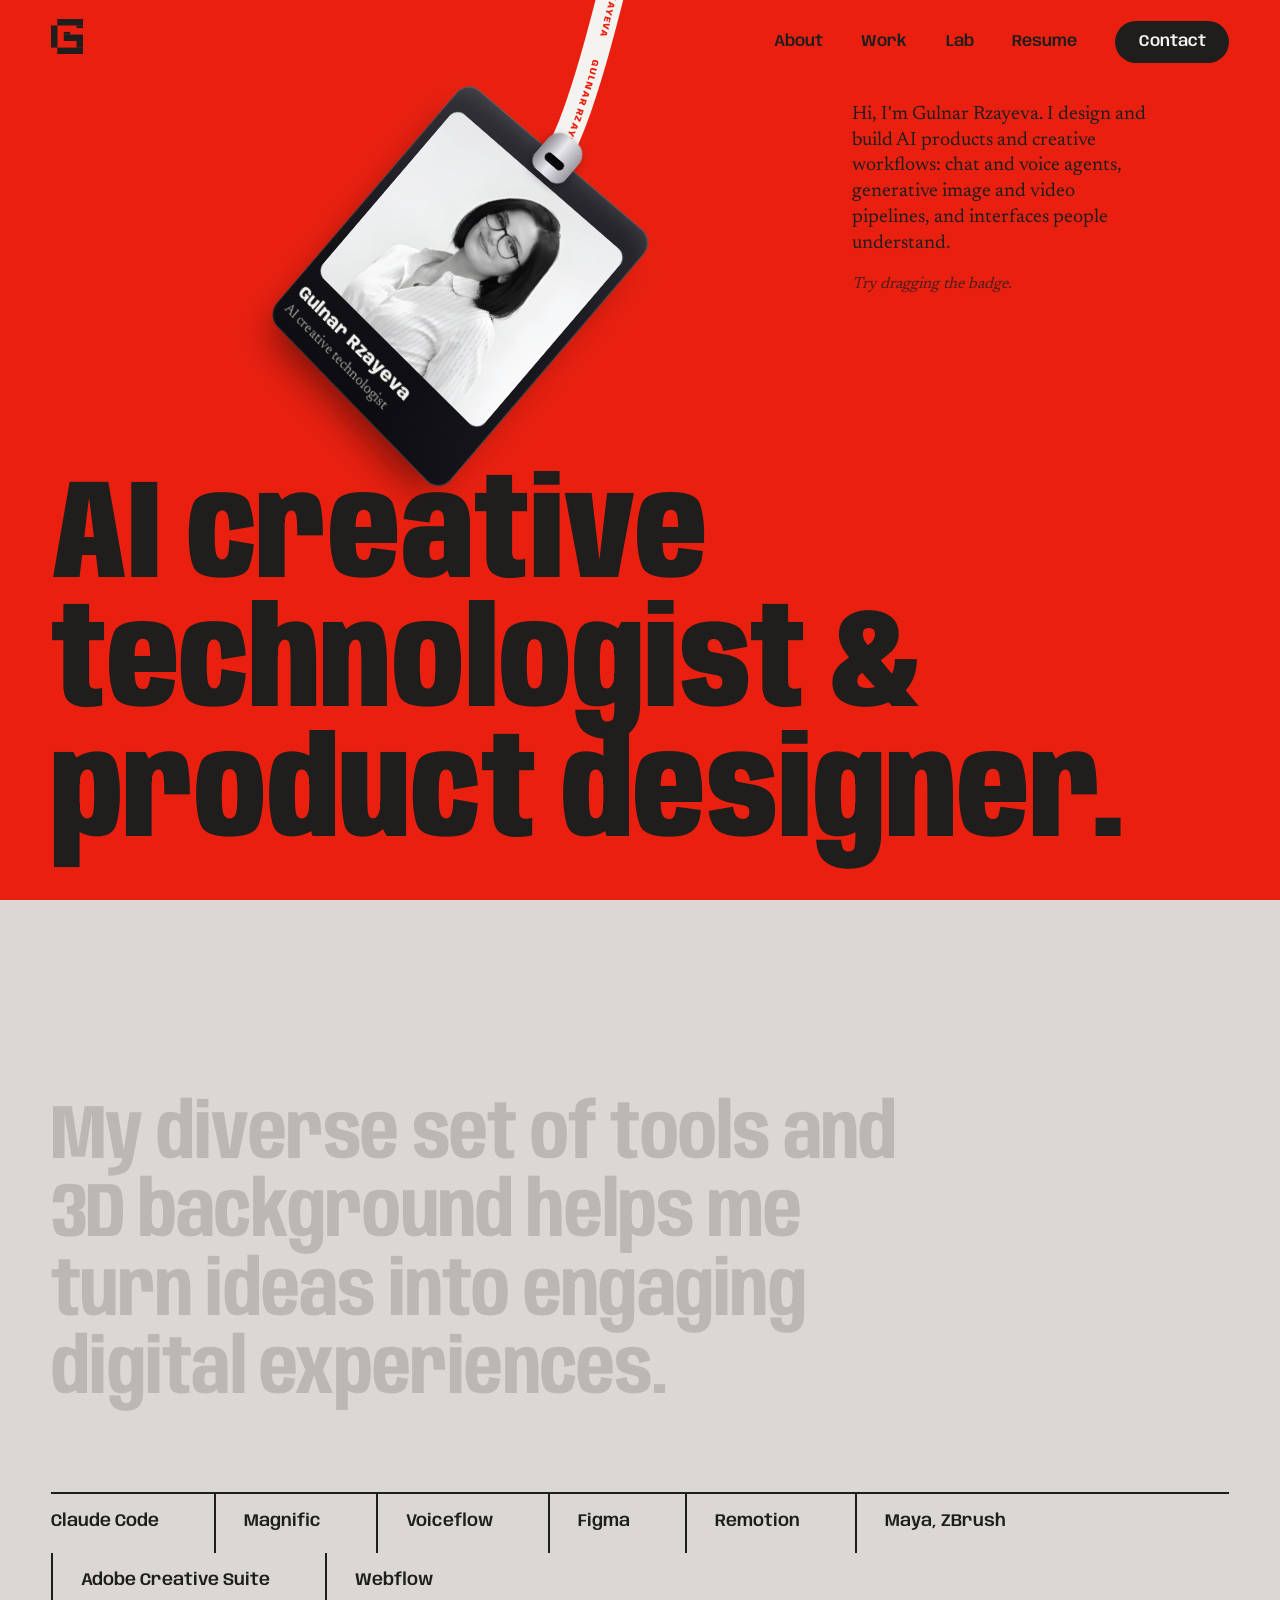
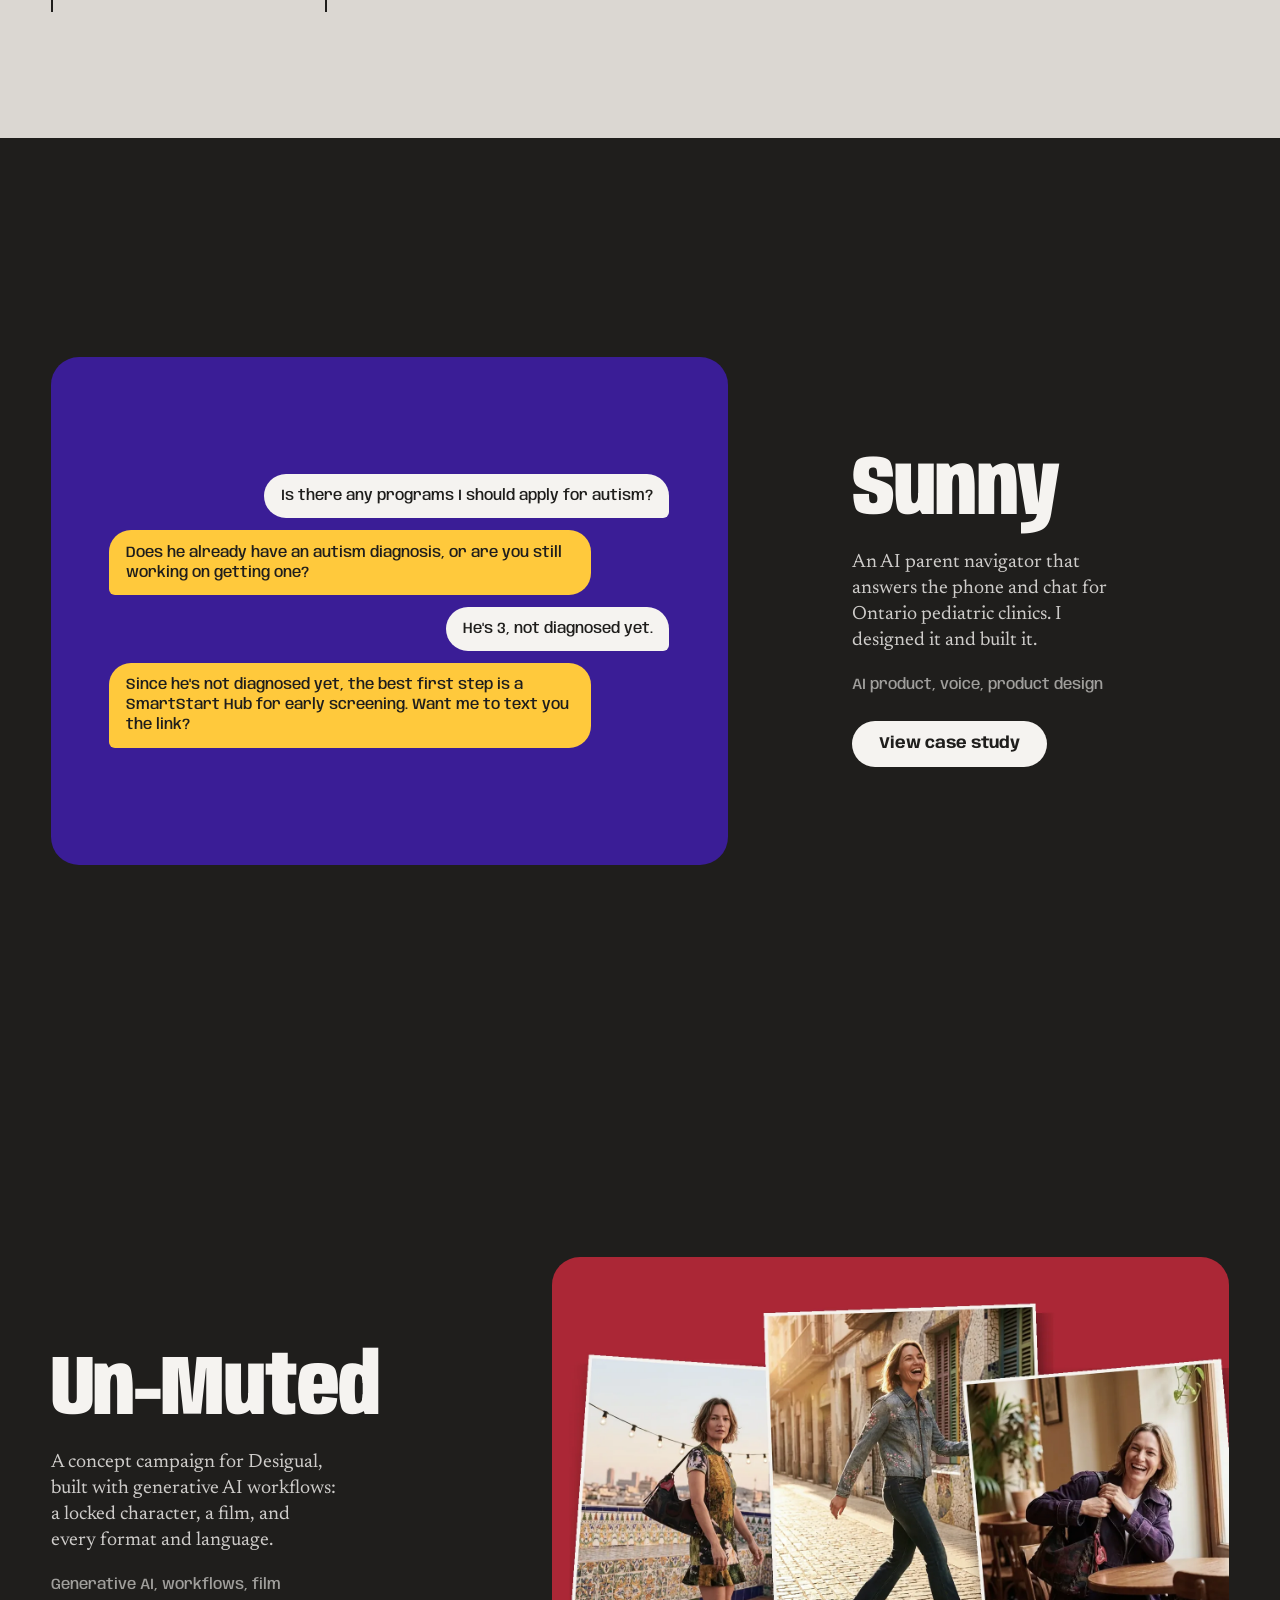
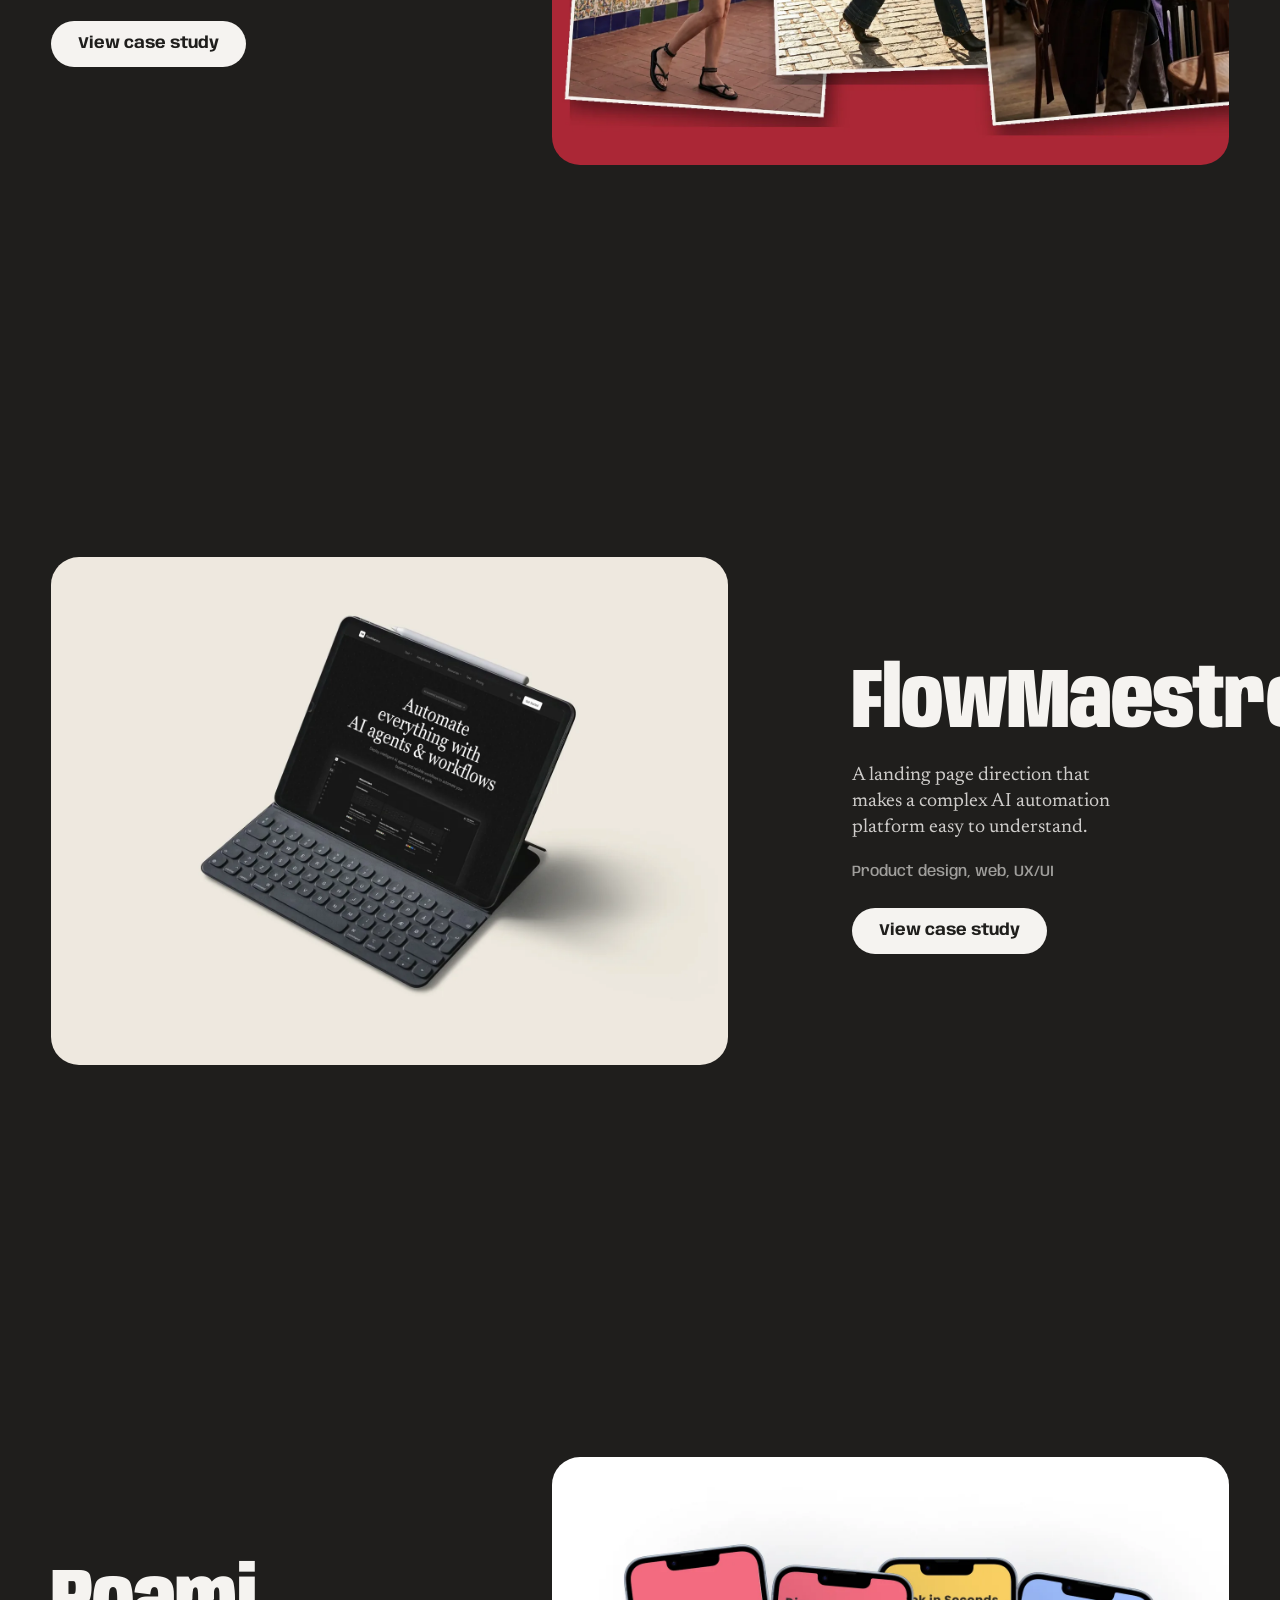
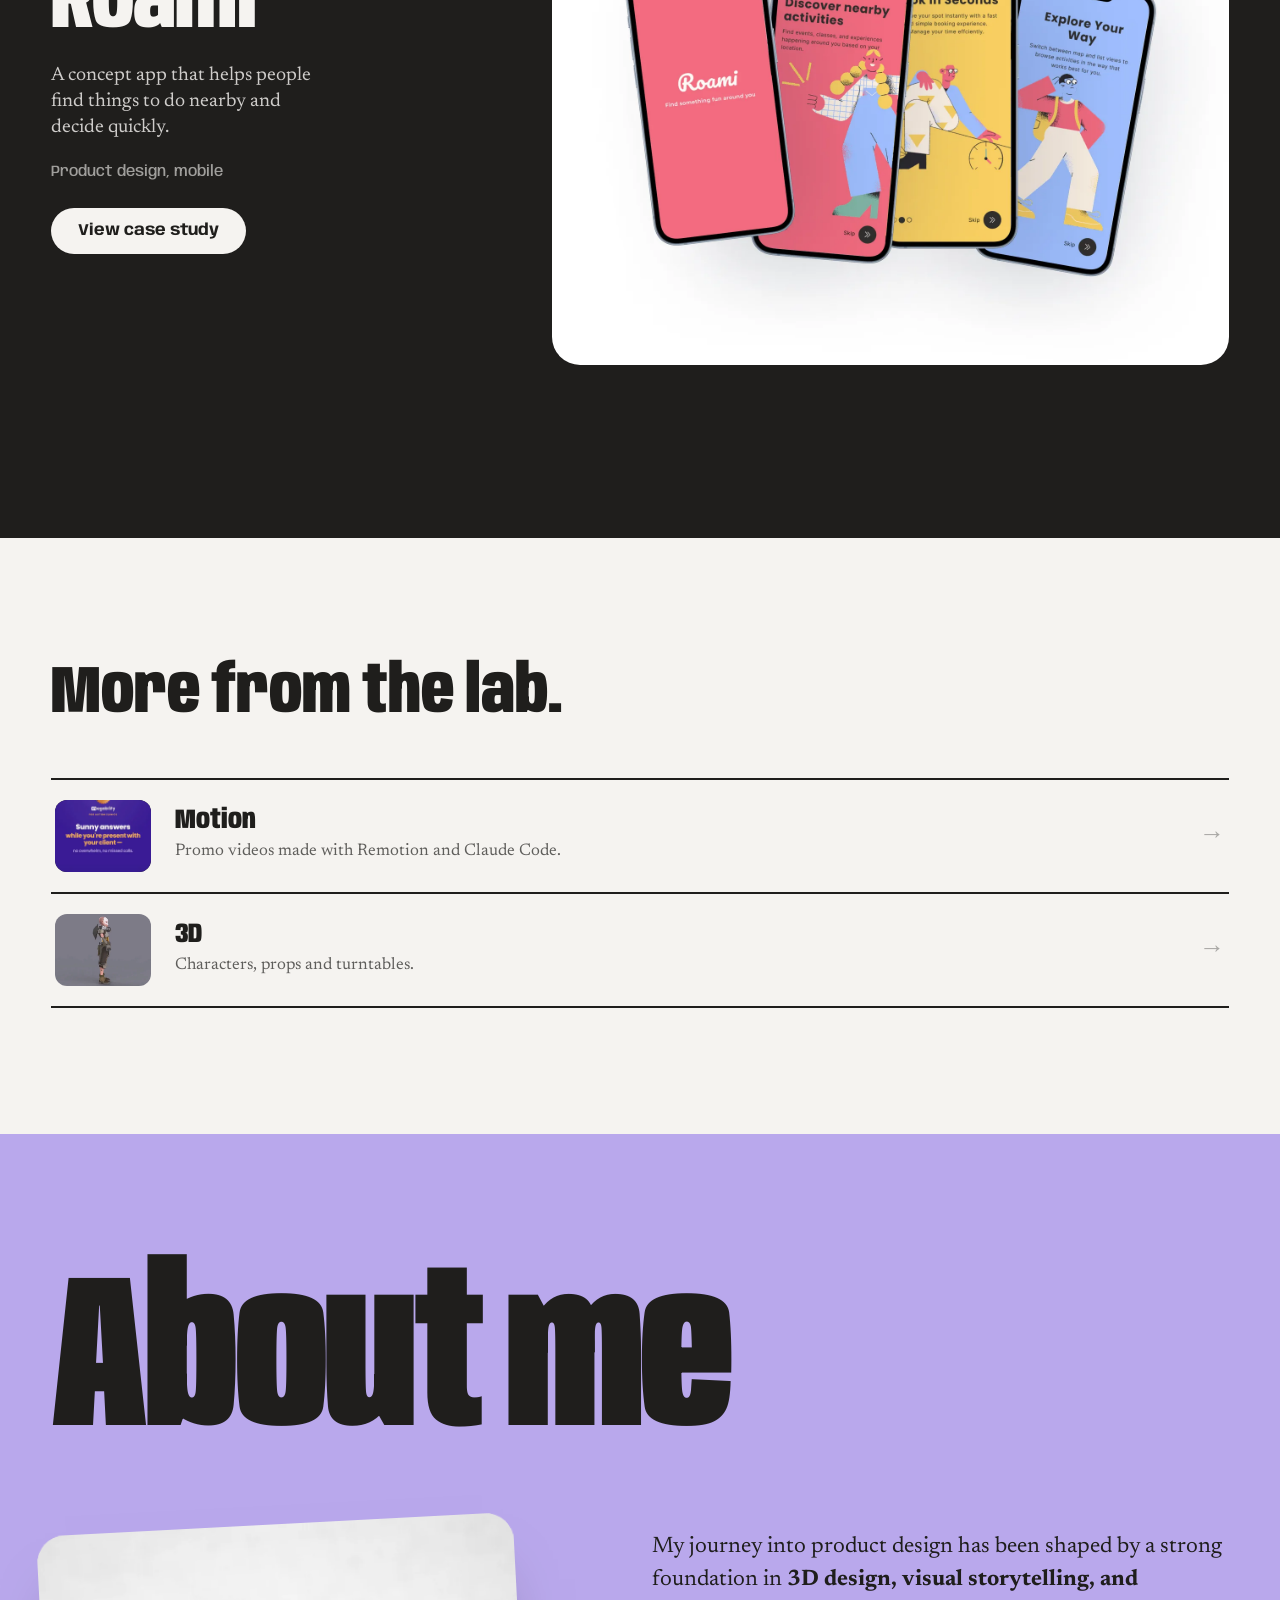
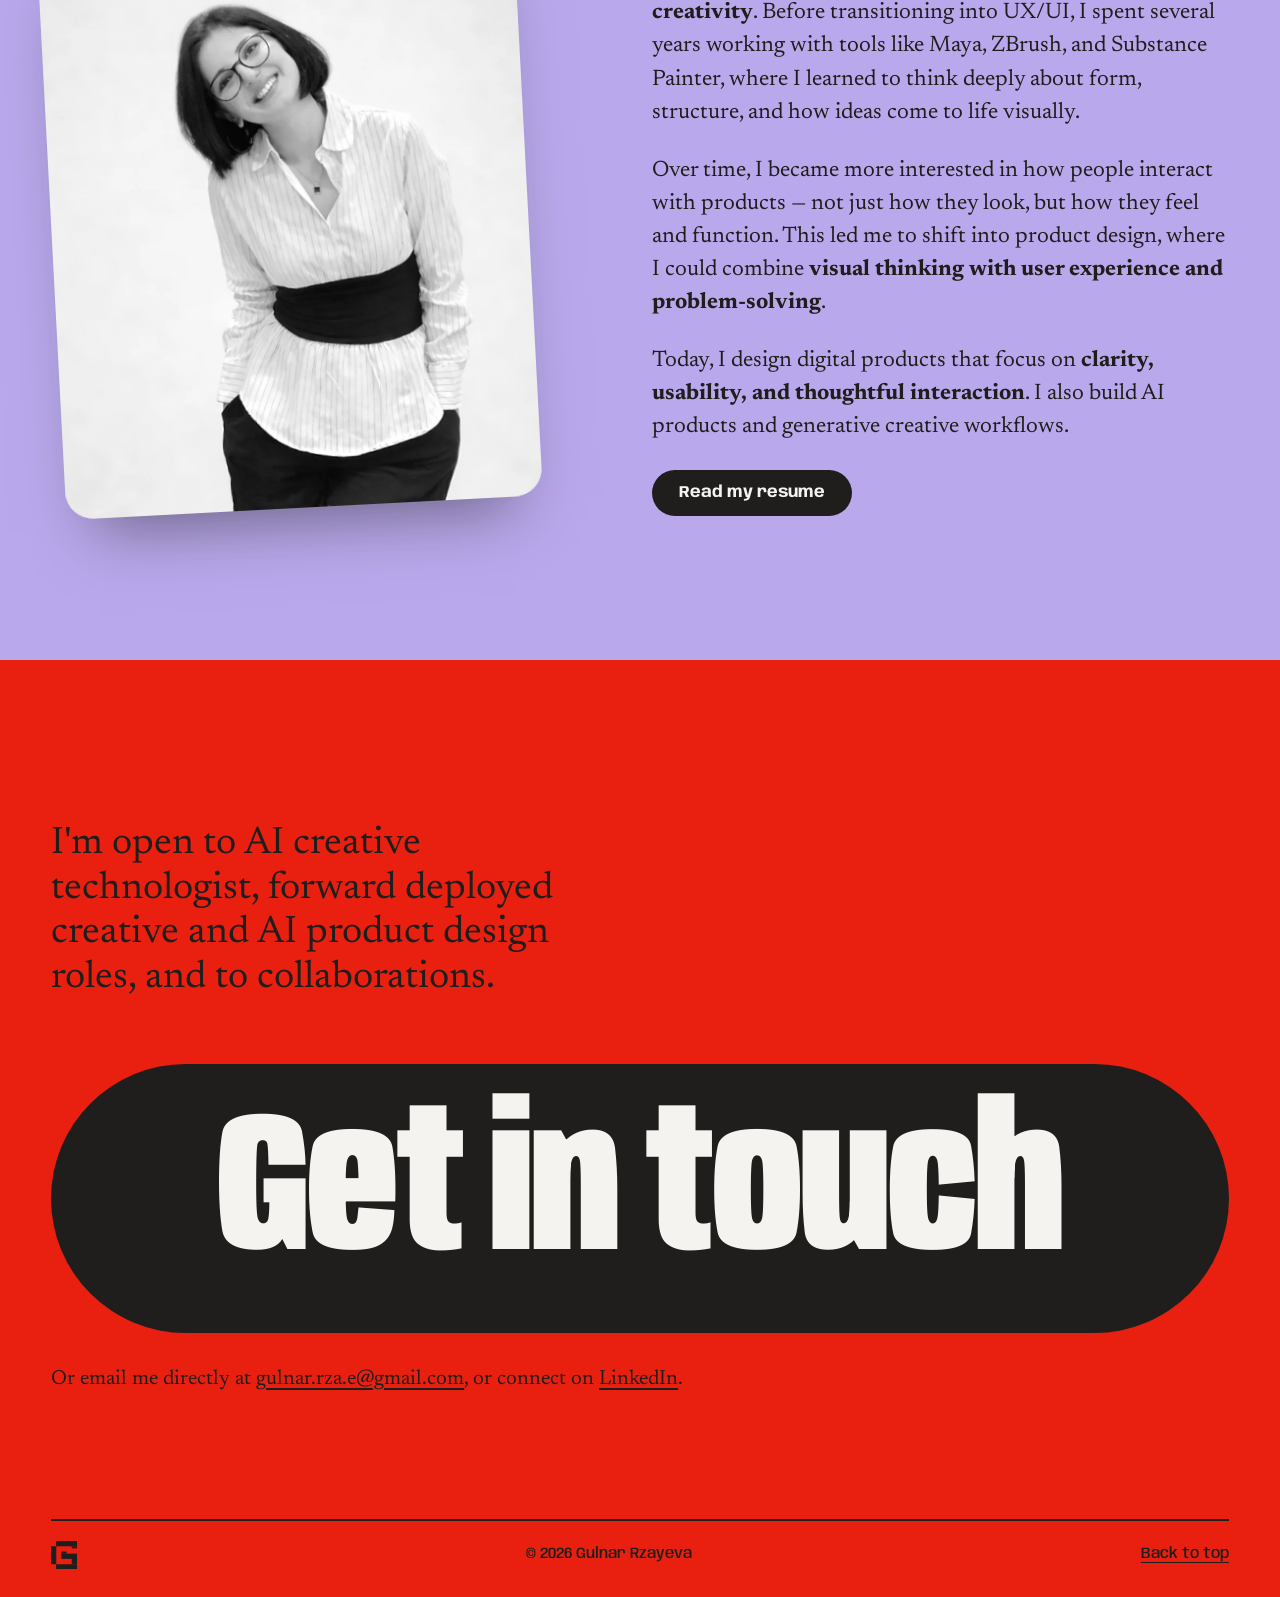
==== index.html @ 149985c2 "Add a LinkedIn link to the contact block on every page Sits beside the direct email line on all six " ====
<!doctype html>
<html lang="en">
<head>
  <meta charset="utf-8">
  <meta name="viewport" content="width=device-width, initial-scale=1">
  <title>Gulnar Rzayeva | AI creative technologist and product designer</title>
  <meta name="description" content="Gulnar Rzayeva is an AI creative technologist and product designer. Generative AI workflows, AI agents, UX/UI, motion and 3D.">
  <meta name="theme-color" content="#E92010">
  <meta property="og:title" content="Gulnar Rzayeva | AI creative technologist and product designer">
  <meta property="og:description" content="AI creative technologist and product designer.">
  <meta property="og:type" content="website">
  <link rel="icon" href="favicon.svg" type="image/svg+xml">
  <link rel="preload" href="assets/fonts/anybody.woff2" as="font" type="font/woff2" crossorigin>
  <link rel="stylesheet" href="css/style.css">
  <script src="js/main.js" defer></script>
</head>
<body>

<!-- G logo, drawn once and reused -->
<svg width="0" height="0" style="position:absolute" aria-hidden="true" focusable="false">
  <symbol id="g" viewBox="0 0 112.82 123.74">
    <rect x="-27.65" y="50.47" width="78.12" height="22.81" transform="translate(-50.47 73.28) rotate(-90)"/>
    <rect x="96.85" y="15.97" width="9.13" height="22.81" transform="translate(74.03 128.79) rotate(-90)"/>
    <rect x="51.84" y="38.79" width="9.13" height="22.81" transform="translate(6.22 106.6) rotate(-90)"/>
    <rect x="85.65" y="73.76" width="31.53" height="22.81" transform="translate(16.25 186.58) rotate(-90)"/>
    <rect x="22.19" y="100.93" width="90.63" height="22.81"/>
    <rect x="22.19" y="0" width="90.63" height="22.81"/>
    <rect x="45.01" y="54.76" width="67.81" height="22.81"/>
  </symbol>
</svg>

<a class="skip" href="#work">Skip to work</a>

<header class="nav" data-theme="light">
  <a class="nav__logo" href="#top" aria-label="Gulnar Rzayeva, back to top">
    <svg viewBox="0 0 112.82 123.74" aria-hidden="true"><use href="#g"/></svg>
  </a>
  <nav class="nav__links" aria-label="Main">
    <a href="#about">About</a>
    <a href="#work">Work</a>
    <a href="/lab">Lab</a>
    <a class="nav__resume" href="resume.pdf" target="_blank" rel="noopener">Resume</a>
    <a class="pill" href="#contact">Contact</a>
  </nav>
</header>

<main id="top">

  <!-- HERO -->
  <section class="hero" id="hero" data-nav="light">
    <div class="hero__stage">
      <svg class="strap" aria-hidden="true" focusable="false">
        <path id="strapPath" class="strap__band" d="M0 0"/>
        <text class="strap__text"><textPath href="#strapPath" startOffset="14">GULNAR RZAYEVA&#160;&#160;&#160;&#160;&#160;&#160;&#160;GULNAR RZAYEVA&#160;&#160;&#160;&#160;&#160;&#160;&#160;GULNAR RZAYEVA</textPath></text>
      </svg>
      <div class="badge" id="badge" role="img" aria-label="Name badge with a portrait of Gulnar Rzayeva. You can drag it and let it swing.">
        <span class="badge__clip"></span>
        <div class="badge__body">
          <img src="assets/img/badge-photo.webp" alt="" width="900" height="860" draggable="false">
          <p class="badge__name">Gulnar Rzayeva<span>AI creative technologist</span></p>
          <span class="badge__shine"></span>
        </div>
      </div>
    </div>

    <div class="hero__side">
      <p class="hero__intro">Hi, I'm Gulnar Rzayeva. I design and build AI products and creative workflows: chat and voice agents, generative image and video pipelines, and interfaces people understand.</p>
      <p class="hero__hint" id="hint">Try dragging the badge.</p>
    </div>

    <h1 class="hero__title">
      <span class="line"><span>AI creative</span></span>
      <span class="line"><span>technologist &amp;</span></span>
      <span class="line"><span>product designer.</span></span>
    </h1>
  </section>

  <!-- STATEMENT + TOOLS -->
  <section class="statement" id="statement" data-nav="light">
    <p class="statement__text" id="statementText">My diverse set of tools and 3D background helps me turn ideas into engaging digital experiences.</p>
    <ul class="tools" aria-label="Tools I use">
      <li>Claude Code</li>
      <li>Magnific</li>
      <li>Voiceflow</li>
      <li>Figma</li>
      <li>Remotion</li>
      <li>Maya, ZBrush</li>
      <li>Adobe Creative Suite</li>
      <li>Webflow</li>
    </ul>
  </section>

  <!-- WORK -->
  <section class="work" id="work" data-nav="dark" aria-label="Selected work">

    <article class="project" style="--tint:#3A1D96">
      <div class="project__inner">
        <a class="project__media project__media--chat" href="sunny" aria-label="Sunny case study" data-cursor="View">
          <div class="chat" aria-hidden="true">
            <p class="bubble bubble--parent">Is there any programs I should apply for autism?</p>
            <p class="bubble bubble--sunny">Does he already have an autism diagnosis, or are you still working on getting one?</p>
            <p class="bubble bubble--parent">He's 3, not diagnosed yet.</p>
            <p class="bubble bubble--sunny">Since he's not diagnosed yet, the best first step is a SmartStart Hub for early screening. Want me to text you the link?</p>
          </div>
        </a>
        <div class="project__text">
          <h2>Sunny</h2>
          <p class="project__desc">An AI parent navigator that answers the phone and chat for Ontario pediatric clinics. I designed it and built it.</p>
          <p class="project__tags">AI product, voice, product design</p>
          <a class="btn btn--light" href="sunny">View case study</a>
        </div>
      </div>
    </article>

    <article class="project" style="--tint:#AA2735">
      <div class="project__inner">
        <a class="project__media" href="unmuted" aria-label="Un-Muted case study" data-cursor="View">
          <img src="assets/img/um-card.webp" alt="Three AI-generated campaign photos of a woman in different outfits on a crimson background" width="1600" height="1200" loading="lazy">
        </a>
        <div class="project__text">
          <h2>Un-Muted</h2>
          <p class="project__desc">A concept campaign for Desigual, built with generative AI workflows: a locked character, a film, and every format and language.</p>
          <p class="project__tags">Generative AI, workflows, film</p>
          <a class="btn btn--light" href="unmuted">View case study</a>
        </div>
      </div>
    </article>

    <article class="project" style="--tint:#ECE3D9">
      <div class="project__inner">
        <a class="project__media" href="flowmaestro" aria-label="FlowMaestro case study" data-cursor="View">
          <img src="assets/img/fm-hero.webp" alt="FlowMaestro landing page shown on a tablet with a keyboard" width="1600" height="1200" loading="lazy">
        </a>
        <div class="project__text">
          <h2>FlowMaestro</h2>
          <p class="project__desc">A landing page direction that makes a complex AI automation platform easy to understand.</p>
          <p class="project__tags">Product design, web, UX/UI</p>
          <a class="btn btn--light" href="flowmaestro">View case study</a>
        </div>
      </div>
    </article>

    <article class="project" style="--tint:#F3F3F1">
      <div class="project__inner">
        <a class="project__media" href="roami" aria-label="Roami case study" data-cursor="View">
          <img src="assets/img/roami-hero.webp" alt="Four Roami app screens: a splash screen and three colourful onboarding screens" width="1600" height="1200" loading="lazy">
        </a>
        <div class="project__text">
          <h2>Roami</h2>
          <p class="project__desc">A concept app that helps people find things to do nearby and decide quickly.</p>
          <p class="project__tags">Product design, mobile</p>
          <a class="btn btn--light" href="roami">View case study</a>
        </div>
      </div>
    </article>


  </section>

  <!-- MORE -->
  <section class="more" id="more" data-nav="light">
    <h2 class="more__title">More from the lab.</h2>
    <ul class="more__list">
      <li>
        <a class="lrow" href="lab#motion">
          <span class="lrow__thumb"><img src="assets/img/poster-sunny-reel-autism.webp" alt="" width="404" height="720" loading="lazy" style="object-position: 50% 30%"></span>
          <span class="lrow__text"><strong>Motion</strong><span>Promo videos made with Remotion and Claude Code.</span></span>
          <span class="lrow__go" aria-hidden="true">&#8594;</span>
        </a>
      </li>
      <li>
        <a class="lrow" href="lab#three-d">
          <span class="lrow__thumb"><img src="assets/img/poster-3d-character.webp" alt="" width="960" height="540" loading="lazy"></span>
          <span class="lrow__text"><strong>3D</strong><span>Characters, props and turntables.</span></span>
          <span class="lrow__go" aria-hidden="true">&#8594;</span>
        </a>
      </li>
    </ul>
  </section>

  <!-- ABOUT -->
  <section class="about" id="about" data-nav="light">
    <h2 class="about__title">About me</h2>
    <div class="about__grid">
      <figure class="about__photo" id="aboutPhoto">
        <img src="assets/img/about-portrait.webp" alt="Black and white portrait of Gulnar Rzayeva smiling, head tilted" width="973" height="1189" loading="lazy">
      </figure>
      <div class="about__copy">
        <p>My journey into product design has been shaped by a strong foundation in <strong>3D design, visual storytelling, and creativity</strong>. Before transitioning into UX/UI, I spent several years working with tools like Maya, ZBrush, and Substance Painter, where I learned to think deeply about form, structure, and how ideas come to life visually.</p>
        <p>Over time, I became more interested in how people interact with products — not just how they look, but how they feel and function. This led me to shift into product design, where I could combine <strong>visual thinking with user experience and problem-solving</strong>.</p>
        <p>Today, I design digital products that focus on <strong>clarity, usability, and thoughtful interaction</strong>. I also build AI products and generative creative workflows.</p>
        <a class="btn btn--dark" href="resume.pdf" target="_blank" rel="noopener">Read my resume</a>
      </div>
    </div>
  </section>

  <!-- CONTACT -->
  <section class="contact" id="contact" data-nav="light">
    <p class="contact__lead">I'm open to AI creative technologist, forward deployed creative and AI product design roles, and to collaborations.</p>
    <a class="cta" id="cta" href="mailto:gulnar.rza.e@gmail.com?subject=Hello%20Gulnar"><span>Get in touch</span></a>
    <p class="contact__mail">Or email me directly at <a href="mailto:gulnar.rza.e@gmail.com">gulnar.rza.e@gmail.com</a>, or connect on <a href="https://www.linkedin.com/in/gulnarza" target="_blank" rel="noopener">LinkedIn</a>.</p>

    <footer class="footer">
      <svg viewBox="0 0 112.82 123.74" aria-hidden="true"><use href="#g"/></svg>
      <p>&copy; 2026 Gulnar Rzayeva</p>
      <a href="#top">Back to top</a>
    </footer>
  </section>

</main>

<div class="cursor" id="cursor" aria-hidden="true"><span>View</span></div>

</body>
</html>
---- css/style.css ----
/* ==========================================================
   Gulnar Rzayeva – portfolio
   Type: Anybody (display, variable width + weight) + Newsreader (text)
   Colour: signal red, warm ink, concrete, lilac
   ========================================================== */

@font-face {
  font-family: "Anybody";
  src: url("../assets/fonts/anybody.woff2") format("woff2");
  font-weight: 100 900;
  font-stretch: 50% 150%;
  font-display: swap;
}
@font-face {
  font-family: "Newsreader";
  src: url("../assets/fonts/newsreader.woff2") format("woff2");
  font-weight: 200 800;
  font-display: swap;
}

:root {
  --red: #E92010;
  --ink: #1F1E1C;
  --concrete: #DBD7D2;
  --lilac: #B9A8EC;
  --chalk: #F5F3F0;

  --display: "Anybody", "Arial Narrow", Impact, sans-serif;
  --text: "Newsreader", Georgia, "Times New Roman", serif;

  --gutter: clamp(20px, 4vw, 56px);
  --nav-h: 84px;
  --ease: cubic-bezier(.2, .75, .15, 1);
}

*, *::before, *::after { box-sizing: border-box; }

html {
  scroll-behavior: smooth;
  -webkit-text-size-adjust: 100%;
}

body {
  margin: 0;
  background: var(--ink);
  color: var(--ink);
  font-family: var(--text);
  font-size: 1.125rem;
  line-height: 1.5;
  -webkit-font-smoothing: antialiased;
  text-rendering: optimizeLegibility;
}

img { display: block; max-width: 100%; }
a { color: inherit; }
h1, h2, p, ul, figure { margin: 0; }
ul { padding: 0; list-style: none; }

:focus-visible {
  outline: 3px solid currentColor;
  outline-offset: 4px;
  border-radius: 6px;
}

section[id] { scroll-margin-top: 0; }

.skip {
  position: fixed; left: 12px; top: -60px; z-index: 50;
  background: var(--chalk); color: var(--ink);
  padding: .6em 1em; border-radius: 8px;
  font: 600 1rem/1 var(--display);
  transition: top .2s;
}
.skip:focus { top: 12px; }

/* ---------- Nav ---------- */
.nav {
  position: fixed; inset: 0 0 auto 0; z-index: 30;
  height: var(--nav-h);
  display: flex; align-items: center; justify-content: space-between;
  padding: 0 var(--gutter);
  color: var(--fg);
  transition: color .35s ease;
}
.nav[data-theme="light"] { --fg: var(--ink);   --pill-bg: var(--ink);   --pill-fg: var(--chalk); }
.nav[data-theme="dark"]  { --fg: var(--chalk); --pill-bg: var(--chalk); --pill-fg: var(--ink); }

.nav__logo svg { width: 32px; height: auto; fill: currentColor; }

.nav__links {
  display: flex; align-items: center;
  gap: clamp(18px, 3vw, 44px);
  font: 600 1rem/1 var(--display);
  font-stretch: 100%;
}
.nav__links a { text-decoration: none; position: relative; padding: .5em 0; }
.nav__links a:not(.pill)::after {
  content: ""; position: absolute; left: 0; right: 0; bottom: .1em; height: 2px;
  background: currentColor;
  transform: scaleX(0); transform-origin: left;
  transition: transform .3s var(--ease);
}
.nav__links a:not(.pill):hover::after { transform: scaleX(1); }
.nav__links .pill {
  background: var(--pill-bg); color: var(--pill-fg);
  padding: .8em 1.45em; border-radius: 99px;
  transition: background .35s ease, color .35s ease, transform .3s var(--ease);
}
.nav__links .pill:hover { transform: translateY(-2px); }

/* ---------- Hero ---------- */
.hero {
  position: relative;
  min-height: 100svh;
  background: var(--red);
  color: var(--ink);
  padding: calc(var(--nav-h) + clamp(8px, 2vh, 24px)) var(--gutter) clamp(20px, 4.5vh, 52px);
  display: grid;
  grid-template-columns: repeat(12, minmax(0, 1fr));
  grid-template-rows: auto 1fr;
  column-gap: 24px;
  overflow: clip;
}

.hero__side {
  grid-column: 9 / -1; grid-row: 1;
  max-width: 30ch;
  position: relative; z-index: 1;
}
.hero__intro {
  font: 400 clamp(1.05rem, 1.5vw, 1.45rem)/1.34 var(--text);
}
.hero__hint {
  margin-top: 1.1em;
  font: italic 400 1rem/1.3 var(--text);
  opacity: .78;
  transition: opacity .5s ease;
}
.hero__hint.is-gone { opacity: 0; }

.hero__title {
  grid-column: 1 / -1; grid-row: 2;
  align-self: end;
  position: relative; z-index: 1;
  font-family: var(--display);
  font-weight: 840;
  font-stretch: 72%;
  font-size: clamp(3rem, 11vw, 12.5rem);
  line-height: .88;
  letter-spacing: .004em;
}
.hero__title .line {
  display: block;
  overflow: hidden;
  padding: .04em 0 .13em;
  margin: -.04em 0 -.13em;
}
.hero__title .line > span {
  display: inline-block;
  transform: translateY(108%);
  font-stretch: 50%;
  animation: rise 1.25s var(--ease) forwards;
  animation-delay: calc(.35s + var(--i, 0) * .11s);
}
.hero__title .line:nth-child(2) > span { --i: 1; }
.hero__title .line:nth-child(3) > span { --i: 2; }

@keyframes rise {
  to { transform: translateY(0); font-stretch: 72%; }
}

/* badge + lanyard */
.hero__stage {
  position: absolute; inset: 0;
  z-index: 2;
  pointer-events: none;
  --bw: 280px;
}
.strap {
  position: absolute; inset: 0; width: 100%; height: 100%;
  overflow: visible;
}
.strap__band {
  fill: none;
  stroke: var(--chalk);
  stroke-width: calc(var(--bw) * .105);
  stroke-linecap: butt;
  stroke-linejoin: round;
}
.strap__text {
  font-family: var(--display);
  font-weight: 800;
  font-stretch: 100%;
  font-size: calc(var(--bw) * .036);
  letter-spacing: .14em;
  fill: var(--red);
}

.badge {
  position: absolute; left: 0; top: 0;
  width: var(--bw);
  font-size: calc(var(--bw) / 22);
  transform-origin: 50% 0;
  will-change: transform;
  touch-action: none;
  pointer-events: auto;
  cursor: grab;
  user-select: none; -webkit-user-select: none;
  opacity: 0;
}
.badge.is-ready { opacity: 1; }
.badge.is-dragging { cursor: grabbing; }

.badge__body {
  position: relative;
  padding: .95em .95em 1.15em;
  border-radius: 1.5em;
  background: linear-gradient(160deg, #34333a 0%, #131217 55%, #0b0a0e 100%);
  box-shadow:
    inset 0 0 0 1px rgba(255,255,255,.16),
    inset 0 1.5em 2em -1.5em rgba(255,255,255,.16),
    0 2.2em 3.2em -1.2em rgba(31,8,4,.55);
  overflow: hidden;
}
.badge__body img {
  width: 100%; height: auto;
  border-radius: 1em;
  margin-top: 1.5em;
}
.badge__name {
  margin-top: .9em;
  font: 800 1.55em/1 var(--display);
  font-stretch: 100%;
  color: var(--chalk);
  letter-spacing: .005em;
}
.badge__name span {
  display: block;
  margin-top: .45em;
  font: 400 .82em/1 var(--text);
  color: rgba(245,243,240,.66);
}
.badge__shine {
  position: absolute; inset: 0; pointer-events: none;
  border-radius: inherit;
  background: linear-gradient(105deg, transparent 32%, rgba(255,255,255,.34) 46%, rgba(255,255,255,.05) 54%, transparent 66%);
  background-size: 320% 100%;
  background-position: var(--sx, 50%) 0;
  mix-blend-mode: soft-light;
}
.badge__clip {
  position: absolute; z-index: 2;
  left: 50%; top: -2em;
  width: 3.6em; height: 4em;
  transform: translateX(-50%);
  border-radius: 1.3em 1.3em 1em 1em;
  background: linear-gradient(90deg, #8b8a92, #e9e8ec 45%, #9b9aa2);
  box-shadow: 0 .35em .8em rgba(0,0,0,.35);
}
.badge__clip::after {
  content: ""; position: absolute; left: 50%; top: 2.05em;
  width: 2em; height: .8em; transform: translateX(-50%);
  border-radius: 1em;
  background: #0b0a0e;
  box-shadow: inset 0 .12em .3em rgba(0,0,0,.8);
}

/* ---------- Statement ---------- */
.statement {
  background: var(--concrete);
  padding: clamp(96px, 22vh, 230px) var(--gutter) clamp(72px, 14vh, 150px);
}
.statement__text {
  max-width: 24ch;
  font: 700 clamp(2.1rem, 6vw, 6.4rem)/1.02 var(--display);
  font-stretch: 78%;
  letter-spacing: -.01em;
}
.statement__text .w { transition: color .35s ease; }
html.js .statement__text .w { color: rgba(31,30,28,.17); }
html.js .statement__text .w.on { color: var(--ink); }

.tools {
  margin-top: clamp(48px, 9vh, 96px);
  display: flex; flex-wrap: wrap;
  border-top: 2px solid var(--ink);
}
.tools li {
  padding: 1.1em 1.6em 1.3em 0;
  margin-right: 1.6em;
  font: 600 clamp(1rem, 1.35vw, 1.3rem)/1 var(--display);
  font-stretch: 100%;
}
.tools li + li { padding-left: 1.6em; border-left: 2px solid var(--ink); margin-left: -0; }

/* ---------- Work ---------- */
.work { background: var(--ink); color: var(--chalk); position: relative; }

.project {
  position: sticky; top: 0;
  min-height: 100svh;
  background: var(--ink);
  display: grid; align-items: center;
  padding: calc(var(--nav-h) + 8px) var(--gutter) clamp(24px, 5vh, 56px);
}
.project__inner {
  display: grid;
  grid-template-columns: repeat(12, minmax(0, 1fr));
  column-gap: 24px;
  align-items: center;
  transform-origin: 50% 0;
  transform: scale(calc(1 - var(--p, 0) * .05));
  opacity: calc(1 - var(--p, 0) * .65);
  will-change: transform, opacity;
}
.project__media {
  text-decoration: none;
  grid-column: 1 / span 7; grid-row: 1;
  display: block;
  aspect-ratio: 4 / 3;
  max-height: calc(100svh - var(--nav-h) - 72px);
  width: 100%;
  border-radius: 28px;
  overflow: hidden;
  background: var(--tint, #ddd);
  justify-self: start;
}
.project__media img {
  width: 100%; height: 100%; object-fit: cover;
  transition: transform 1s var(--ease);
}
.project__media:hover img { transform: scale(1.045); }

.project__text {
  grid-column: 9 / -1; grid-row: 1;
}
.project:nth-child(even) .project__media { grid-column: 6 / -1; justify-self: end; }
.project:nth-child(even) .project__text  { grid-column: 1 / span 4; }

.project__text h2 {
  font: 860 clamp(2.8rem, 6.6vw, 7.6rem)/.88 var(--display);
  font-stretch: 70%;
  letter-spacing: -.01em;
  text-wrap: balance;
}
.project__desc {
  margin-top: 1.1em;
  max-width: 26ch;
  font: 400 clamp(1.1rem, 1.5vw, 1.4rem)/1.36 var(--text);
  color: rgba(245,243,240,.82);
}
.project__tags {
  margin-top: 1.4em;
  font: 500 .95rem/1.3 var(--display);
  font-stretch: 100%;
  color: rgba(245,243,240,.6);
}

/* buttons */
.btn {
  display: inline-block;
  margin-top: 1.6em;
  padding: .95em 1.7em;
  border-radius: 99px;
  font: 700 1rem/1 var(--display);
  font-stretch: 100%;
  text-decoration: none;
  transition: transform .3s var(--ease), background .3s ease, color .3s ease;
}
.btn:hover { transform: translateY(-3px); }
.btn--light { background: var(--chalk); color: var(--ink); }
.btn--light:hover { background: var(--red); color: var(--chalk); }
.btn--dark  { background: var(--ink); color: var(--chalk); }
.btn--dark:hover { background: var(--red); }

/* "View" cursor */
.cursor {
  position: fixed; left: 0; top: 0; z-index: 60;
  width: 92px; height: 92px; margin: -46px 0 0 -46px;
  border-radius: 50%;
  background: var(--red); color: var(--chalk);
  display: grid; place-items: center;
  font: 700 1rem/1 var(--display);
  pointer-events: none;
  transform: translate3d(-200px, -200px, 0) scale(0);
  transition: opacity .2s ease;
  opacity: 0;
}
.cursor.is-on { opacity: 1; }
.cursor span { display: block; transform: scale(1); }
@media (hover: none), (pointer: coarse) { .cursor { display: none; } }

/* ---------- About ---------- */
.about {
  background: var(--lilac);
  padding: clamp(96px, 16vh, 180px) var(--gutter) clamp(96px, 16vh, 180px);
}
.about__title {
  font: 900 clamp(4.4rem, 17vw, 19rem)/.8 var(--display);
  font-stretch: 58%;
  letter-spacing: -.015em;
  margin-bottom: clamp(36px, 8vh, 96px);
}
.about__grid {
  display: grid;
  grid-template-columns: repeat(12, minmax(0, 1fr));
  column-gap: 24px;
  align-items: start;
}
.about__photo {
  grid-column: 1 / span 5;
  position: sticky; top: calc(var(--nav-h) + 16px);
  aspect-ratio: 4 / 4.9;
  border-radius: 28px;
  overflow: hidden;
  background: #e9e7e5;
  transform: rotate(-3deg) perspective(1000px) rotateX(var(--rx, 0deg)) rotateY(var(--ry, 0deg));
  transition: transform .35s var(--ease);
  box-shadow: 0 40px 60px -30px rgba(31,30,28,.5);
}
.about__photo img { width: 100%; height: 100%; object-fit: cover; }

.about__copy {
  grid-column: 7 / -1;
  padding-top: .4em;
}
.about__copy p {
  font: 400 clamp(1.25rem, 1.75vw, 1.7rem)/1.48 var(--text);
  max-width: 34em;
}
.about__copy p + p { margin-top: 1.1em; }
.about__copy strong { font-weight: 700; }

/* ---------- Contact ---------- */
.contact {
  background: var(--red);
  color: var(--ink);
  padding: clamp(96px, 18vh, 200px) var(--gutter) 28px;
  text-align: left;
}
.contact__lead {
  max-width: 24ch;
  font: 400 clamp(1.5rem, 3vw, 2.9rem)/1.16 var(--text);
}
.cta {
  position: relative; isolation: isolate; overflow: hidden;
  display: block;
  margin-top: clamp(36px, 7vh, 80px);
  padding: .16em .5em .2em;
  border-radius: 999px;
  background: var(--ink); color: var(--chalk);
  text-decoration: none; text-align: center;
  font: 900 clamp(3.4rem, 15.5vw, 17rem)/1 var(--display);
  font-stretch: 62%;
  letter-spacing: -.01em;
  transition: color .5s var(--ease);
}
.cta::before {
  content: ""; position: absolute; z-index: -1;
  left: var(--x, 50%); top: var(--y, 50%);
  width: 260%; aspect-ratio: 1; border-radius: 50%;
  background: var(--chalk);
  transform: translate(-50%, -50%) scale(0);
  transition: transform .8s var(--ease);
}
.cta:hover, .cta:focus-visible { color: var(--ink); }
.cta:hover::before, .cta:focus-visible::before { transform: translate(-50%, -50%) scale(1); }

.contact__mail {
  margin-top: 1.6em;
  font: 400 clamp(1.1rem, 1.6vw, 1.5rem)/1.3 var(--text);
}
.contact__mail a { text-underline-offset: .2em; text-decoration-thickness: 2px; }

.footer {
  margin-top: clamp(72px, 14vh, 160px);
  padding-top: 20px;
  border-top: 2px solid var(--ink);
  display: flex; align-items: center; justify-content: space-between; gap: 16px;
  font: 500 .95rem/1 var(--display);
  font-stretch: 100%;
}
.footer svg { width: 26px; height: auto; fill: var(--ink); }
.footer a { text-underline-offset: .25em; }

/* ---------- Small screens ---------- */
@media (max-width: 760px) {
  :root { --nav-h: 72px; }
  .nav__resume { display: none; }
  .nav__links { gap: 16px; font-size: .95rem; }

  .hero__side { grid-column: 1 / -1; max-width: 46%; }
  .hero__intro { font-size: 1rem; }
  .hero__hint { display: none; }
  .hero__title { font-size: clamp(3rem, 13.2vw, 6rem); }

  .project { padding-top: calc(var(--nav-h) + 4px); align-items: start; }
  .project__inner { display: block; }
  .project__media, .project:nth-child(even) .project__media { max-height: none; }
  .project__text, .project:nth-child(even) .project__text { margin-top: 20px; }
  .project__text h2 { font-size: clamp(2.4rem, 12vw, 4rem); }
  .project__desc { max-width: 32ch; font-size: 1.1rem; }
  .project__tags { margin-top: 1em; }
  .btn { margin-top: 1.2em; }

  .about__grid { display: block; }
  .about__photo { position: relative; top: 0; width: min(78%, 360px); margin: 0 0 48px; }
  .footer { flex-wrap: wrap; }
}

@media (min-width: 761px) and (max-width: 1000px) {
  .hero__side { grid-column: 8 / -1; }
  .project__text h2 { font-size: clamp(2.4rem, 6vw, 4rem); }
}

/* ---------- Reduced motion ---------- */
@media (prefers-reduced-motion: reduce) {
  html { scroll-behavior: auto; }
  .hero__title .line > span { animation: none; transform: none; font-stretch: 72%; }
  .project__inner { transform: none; opacity: 1; }
  .project__media img, .btn, .nav__links .pill { transition: none; }
  .cta::before { transition: none; }
}

/* ==========================================================
   Chat bubbles (used on the work card and the Sunny page)
   ========================================================== */
:root { --sunny: #3A1D96; --sun: #FFC93C; }

.chat { display: flex; flex-direction: column; gap: 12px; width: 100%; }
.bubble {
  margin: 0;
  padding: .8em 1.1em;
  max-width: 86%;
  border-radius: 22px;
  font: 500 clamp(.95rem, 1.15vw, 1.1rem)/1.32 var(--display);
  font-stretch: 100%;
  color: var(--ink);
}
.bubble--parent { align-self: flex-end; background: var(--chalk); border-bottom-right-radius: 6px; }
.bubble--sunny  { align-self: flex-start; background: var(--sun); border-bottom-left-radius: 6px; }

.project__media--chat {
  display: grid; place-items: center;
  padding: clamp(20px, 3.4vw, 56px);
  background: var(--sunny);
}
.project__media--chat .chat { max-width: 560px; }
.project__media--chat .bubble { transition: transform .6s var(--ease); }
.project__media--chat:hover .bubble--parent { transform: translateX(6px); }
.project__media--chat:hover .bubble--sunny  { transform: translateX(-6px); }

.project__soon {
  margin-top: 1.6em;
  font: italic 400 1.05rem/1.3 var(--text);
  color: rgba(245,243,240,.58);
}

/* ==========================================================
   Case study page
   ========================================================== */
.case-hero {
  position: relative;
  min-height: 92svh;
  background: var(--sunny);
  color: var(--chalk);
  padding: calc(var(--nav-h) + 6vh) var(--gutter) clamp(32px, 6vh, 64px);
  display: flex; flex-direction: column; justify-content: flex-end;
  overflow: clip;
}
.case-hero h1 {
  font: 900 clamp(7rem, 30vw, 32rem)/.78 var(--display);
  font-stretch: 56%;
  letter-spacing: -.02em;
}
.case-hero h1 .line {
  display: block; overflow: hidden;
  padding: .04em 0 .12em; margin: -.04em 0 -.12em;
}
.case-hero h1 .line > span {
  display: inline-block;
  transform: translateY(108%);
  font-stretch: 50%;
  animation: rise-case 1.25s var(--ease) .2s forwards;
}
@keyframes rise-case { to { transform: translateY(0); font-stretch: 56%; } }

.case-hero__sub {
  margin-top: .5em;
  max-width: 24ch;
  font: 400 clamp(1.5rem, 3vw, 2.9rem)/1.14 var(--text);
}
.meta {
  margin: clamp(36px, 7vh, 80px) 0 0;
  padding-top: 20px;
  border-top: 2px solid rgba(245,243,240,.4);
  display: grid; grid-template-columns: repeat(4, minmax(0, 1fr)); gap: 24px;
}
.meta dt { font: 600 .9rem/1 var(--display); font-stretch: 100%; opacity: .62; margin-bottom: .7em; }
.meta dd { margin: 0; font: 400 1.15rem/1.35 var(--text); }
.case-hero .btn { align-self: flex-start; margin-top: clamp(28px, 5vh, 48px); }

.case-block {
  padding: clamp(80px, 14vh, 160px) var(--gutter);
}
.case-block--concrete { background: var(--concrete); color: var(--ink); }
.case-block--chalk { background: var(--chalk); color: var(--ink); }
.case-block--ink { background: var(--ink); color: var(--chalk); }

.case-grid {
  display: grid;
  grid-template-columns: repeat(12, minmax(0, 1fr));
  column-gap: 24px;
  row-gap: 32px;
  align-items: start;
}
.case-grid__head { grid-column: 1 / span 5; }
.case-grid__body { grid-column: 7 / -1; }

.case-h2 {
  font: 860 clamp(2.5rem, 5.2vw, 6rem)/.9 var(--display);
  font-stretch: 70%;
  letter-spacing: -.005em;
  text-wrap: balance;
}
.case-p {
  font: 400 clamp(1.2rem, 1.6vw, 1.5rem)/1.5 var(--text);
  max-width: 36em;
}
.case-p + .case-p { margin-top: 1em; }
.case-p strong { font-weight: 700; }
.case-block--ink .case-p { color: rgba(245,243,240,.86); }

.caps {
  display: grid; grid-template-columns: repeat(3, minmax(0, 1fr));
  gap: clamp(28px, 4vh, 48px) 24px;
  margin-top: clamp(40px, 8vh, 88px);
}
.caps li { border-top: 2px solid var(--chalk); padding-top: 16px; }
.caps h3 { font: 800 1.5rem/1.05 var(--display); font-stretch: 84%; }
.caps p { margin-top: .6em; font: 400 1.1rem/1.42 var(--text); color: rgba(245,243,240,.78); max-width: 26ch; }

.chatcard {
  background: var(--sunny);
  border-radius: 28px;
  padding: clamp(24px, 3vw, 44px);
}
.chatcard .chat { max-width: 560px; margin-inline: auto; }
.chatcard__note {
  margin-top: 18px;
  font: italic 400 .95rem/1.3 var(--text);
  color: rgba(245,243,240,.7);
  text-align: center;
}

.decision + .decision { margin-top: clamp(72px, 14vh, 150px); }

.status {
  margin-top: clamp(32px, 6vh, 56px);
  border-top: 2px solid var(--ink);
}
.status li { display: grid; grid-template-columns: minmax(0, 1fr) minmax(0, 2.2fr); gap: 24px; padding: 1.1em 0; border-bottom: 2px solid var(--ink); }
.status h3 { font: 800 1.35rem/1.1 var(--display); font-stretch: 90%; }
.status p { font: 400 1.2rem/1.42 var(--text); }

.case-back { margin-top: clamp(36px, 6vh, 64px); }

@media (max-width: 900px) {
  .case-grid__head, .case-grid__body { grid-column: 1 / -1; }
  .meta { grid-template-columns: repeat(2, minmax(0, 1fr)); }
  .caps { grid-template-columns: repeat(2, minmax(0, 1fr)); }
}
@media (max-width: 560px) {
  .caps { grid-template-columns: 1fr; }
  .status li { grid-template-columns: 1fr; gap: 6px; }
}
@media (prefers-reduced-motion: reduce) {
  .case-hero h1 .line > span { animation: none; transform: none; font-stretch: 56%; }
  .project__media--chat .bubble { transition: none; }
}

/* ==========================================================
   FlowMaestro page
   ========================================================== */
.case-hero--lilac { background: var(--lilac); color: var(--ink); }
.case-hero--lilac .meta { border-top-color: rgba(31,30,28,.4); }
.case-hero--lilac .meta dd a { text-underline-offset: .2em; text-decoration-thickness: 2px; }
.case-hero--long { justify-content: flex-start; padding-top: calc(var(--nav-h) + 8vh); }
.case-hero--long h1 { font-size: clamp(4rem, 17.4vw, 21rem); font-stretch: 58%; }
@keyframes rise-case-long { to { transform: translateY(0); font-stretch: 58%; } }
.case-hero--long h1 .line > span { animation-name: rise-case-long; }
.case-hero__img {
  margin: clamp(36px, 7vh, 72px) 0 0;
  border-radius: 28px; overflow: hidden;
  background: #ECE3D9;
  aspect-ratio: 16 / 9;
}
.case-hero__img img { width: 100%; height: 100%; object-fit: cover; object-position: 50% 45%; }

.case-list { margin: 1em 0; max-width: 34em; }
.case-list li {
  font: 400 clamp(1.2rem, 1.6vw, 1.5rem)/1.45 var(--text);
  padding: .55em 0; border-top: 2px solid var(--ink);
}
.case-list li:last-child { border-bottom: 2px solid var(--ink); }

.btn--outline { background: transparent; color: inherit; box-shadow: inset 0 0 0 2px currentColor; }
.btn--outline:hover { background: var(--ink); color: var(--chalk); }

/* steps: a real sequence, so numbered */
.steps {
  list-style: none; padding: 0;
  counter-reset: step;
  display: grid; grid-template-columns: repeat(4, minmax(0, 1fr));
  gap: 24px;
  margin-top: clamp(48px, 9vh, 96px);
}
.steps li { border-top: 2px solid currentColor; padding-top: 14px; counter-increment: step; }
.steps li::before {
  content: counter(step);
  display: block;
  font: 900 3.4rem/1 var(--display); font-stretch: 58%;
  margin-bottom: .3em;
}
.steps h3 { font: 800 1.5rem/1.05 var(--display); font-stretch: 84%; }
.steps p { margin-top: .5em; font: 400 1.1rem/1.42 var(--text); max-width: 24ch; }

/* dark / light viewer */
.viewer { max-width: 1120px; margin-inline: auto; }
.viewer__bar {
  display: inline-flex; gap: 4px; padding: 5px;
  border-radius: 99px; background: rgba(245,243,240,.12);
  margin-bottom: 18px;
}
.viewer__bar button {
  appearance: none; border: 0; cursor: pointer;
  padding: .7em 1.4em; border-radius: 99px;
  font: 700 1rem/1 var(--display); font-stretch: 100%;
  background: transparent; color: var(--chalk);
  transition: background .3s ease, color .3s ease;
}
.viewer__bar button:hover { background: rgba(245,243,240,.16); }
.viewer__bar button.is-active { background: var(--chalk); color: var(--ink); }

.viewer__frame {
  border-radius: 20px; overflow: hidden;
  background: #F4F6FA;
  box-shadow: 0 0 0 1px rgba(245,243,240,.18), 0 40px 80px -40px rgba(0,0,0,.8);
  transition: background .4s ease;
}
.viewer__frame[data-surface="light"] { background: #fff; }
.viewer__frame[data-surface="dark"] { background: #1b1b1b; }
.viewer__scroll {
  height: min(74vh, 720px);
  overflow-y: auto; overscroll-behavior: contain;
  scrollbar-width: thin;
}
.viewer__scroll img { display: none; width: 100%; height: auto; }
.viewer__scroll img.is-active { display: block; }
.viewer__caption {
  margin-top: 16px; min-height: 2.9em;
  font: 400 1.2rem/1.4 var(--text); color: rgba(245,243,240,.86);
}

.compare {
  max-width: 1120px; margin: clamp(56px, 10vh, 110px) auto 0;
  display: grid; grid-template-columns: repeat(2, minmax(0, 1fr)); gap: 16px 20px;
}
.compare figure { margin: 0; }
.compare img { width: 100%; height: auto; border-radius: 14px; box-shadow: 0 0 0 1px rgba(245,243,240,.16); }
.compare figcaption { margin-top: 8px; font: 600 .95rem/1 var(--display); font-stretch: 100%; color: rgba(245,243,240,.65); }

@media (max-width: 900px) {
  .steps { grid-template-columns: repeat(2, minmax(0, 1fr)); }
}
@media (max-width: 560px) {
  .steps { grid-template-columns: 1fr; }
  .compare { grid-template-columns: 1fr; }
  .case-hero__img { aspect-ratio: 4 / 3; }
  .viewer__scroll { height: 68vh; }
}
@media (prefers-reduced-motion: reduce) {
  .case-hero--long h1 .line > span { animation: none; transform: none; font-stretch: 58%; }
  .viewer__frame, .viewer__bar button { transition: none; }
}

/* ==========================================================
   Roami page
   ========================================================== */
.case-hero--pink { background: #F3687F; }
.case-hero--top { justify-content: flex-start; padding-top: calc(var(--nav-h) + 8vh); }
.case-hero__img--white { background: #fff; }
.case-hero__img--white img { object-position: 50% 50%; }

.shot { margin: 0; border-radius: 28px; overflow: hidden; background: #d9d9d9; }
.shot--white { background: #fff; }
.shot img { width: 100%; height: auto; }

.pair {
  display: grid; grid-template-columns: 1.35fr 1fr; gap: 20px;
  margin-top: clamp(48px, 9vh, 96px); align-items: start;
}
.pair figure { margin: 0; }
.pair img { width: 100%; height: auto; border-radius: 18px; box-shadow: 0 0 0 1px rgba(31,30,28,.14); background: #fff; }
.pair figcaption, .trio figcaption { margin-top: 10px; font: 600 .95rem/1 var(--display); font-stretch: 100%; opacity: .7; }

.trio {
  display: grid; grid-template-columns: 1.4fr 1.4fr .6fr; gap: 20px; align-items: start;
}
.trio figure { margin: 0; }
.trio img { width: 100%; height: auto; border-radius: 18px; box-shadow: 0 0 0 1px rgba(31,30,28,.14); background: #fff; }

.demo {
  max-width: 1120px; margin-inline: auto;
  background: #000; border-radius: 28px; overflow: hidden;
  display: grid; place-items: center;
  padding: clamp(16px, 3vw, 40px) 0;
}
.demo video { height: min(78vh, 760px); width: auto; max-width: 100%; display: block; background: #000; }

@media (max-width: 900px) {
  .pair { grid-template-columns: 1fr; }
  .trio { grid-template-columns: 1fr 1fr; }
  .trio figure:last-child { grid-column: 1 / -1; max-width: 240px; }
}
@media (max-width: 560px) {
  .trio { grid-template-columns: 1fr; }
  .demo video { height: 70vh; }
}

/* ==========================================================
   Test notes (Sunny page)
   ========================================================== */
.tests { max-width: 1240px; }
.tests__group {
  margin: clamp(40px, 7vh, 72px) 0 0;
  padding-bottom: 12px;
  font: 800 1.6rem/1 var(--display); font-stretch: 84%;
  border-bottom: 2px solid var(--chalk);
}
.tests__group:first-child { margin-top: 0; }
.test {
  display: grid;
  grid-template-columns: minmax(0, 1.15fr) minmax(0, 1.15fr) 9.5rem;
  gap: 8px 32px; align-items: start;
  padding: 22px 0;
  border-bottom: 1px solid rgba(245,243,240,.28);
}
.test__label {
  display: block; margin-bottom: .45em;
  font: 600 .85rem/1 var(--display); font-stretch: 100%;
  color: rgba(245,243,240,.55);
}
.test p { font: 400 1.15rem/1.42 var(--text); color: rgba(245,243,240,.9); }
.tag {
  justify-self: end; align-self: start;
  padding: .5em 1em; border-radius: 99px;
  font: 700 .9rem/1 var(--display); font-stretch: 100%;
  white-space: nowrap;
}
.tag--fixed { background: var(--chalk); color: var(--ink); }
.tag--watch { background: var(--sun); color: var(--ink); }
.case-block--ink .case-list li { border-top-color: rgba(245,243,240,.4); color: rgba(245,243,240,.9); }
.case-block--ink .case-list li:last-child { border-bottom-color: rgba(245,243,240,.4); }

@media (max-width: 900px) {
  .test { grid-template-columns: 1fr; gap: 14px; }
  .tag { justify-self: start; }
}

/* Live chat screenshots (Sunny page) */
.lives { display: grid; grid-template-columns: repeat(3, minmax(0, 1fr)); gap: 32px 28px; align-items: start; }
.live__frame {
  border-radius: 28px; overflow: hidden;
  background: #fff;
  box-shadow: 0 0 0 1px rgba(31,30,28,.16), 0 30px 50px -30px rgba(31,30,28,.5);
}
.live__scroll { height: min(72vh, 640px); overflow-y: auto; overscroll-behavior: contain; scrollbar-width: thin; }
.live__scroll img { width: 100%; height: auto; display: block; }
.live__text { margin-top: 20px; }
.live__text p { font: 400 1.1rem/1.42 var(--text); margin-top: 14px; }
.live__text p:first-child { margin-top: 0; }
.live__text .test__label { color: rgba(31,30,28,.6); }
.live__q { font-weight: 600; }
.live__note { color: rgba(31,30,28,.85); }
.case-block--concrete .tag--fixed { background: var(--ink); color: var(--chalk); }
@media (max-width: 900px) { .lives { grid-template-columns: 1fr; max-width: 460px; } }

/* ==========================================================
   Un-Muted, Lab, and shared media blocks
   ========================================================== */
:root { --navy: #0C1023; --crimson: #AA2735; }

.case-hero--navy { background: var(--navy); color: var(--chalk); }
.case-hero--navy .meta { border-top-color: rgba(245,243,240,.4); }
.case-hero--yellow { background: var(--sun); color: var(--ink); }
.case-hero--yellow .meta { border-top-color: rgba(31,30,28,.4); }
.case-hero--mid h1 { font-size: clamp(4rem, 19vw, 24rem); font-stretch: 58%; }
@keyframes rise-case-mid { to { transform: translateY(0); font-stretch: 58%; } }
.case-hero--mid h1 .line > span { animation-name: rise-case-mid; }
@media (prefers-reduced-motion: reduce) { .case-hero--mid h1 .line > span { animation: none; transform: none; font-stretch: 58%; } }

.notice {
  margin-top: 20px; max-width: 46em;
  font: italic 400 1rem/1.4 var(--text); opacity: .8;
}

.film {
  margin: clamp(32px, 6vh, 64px) 0 0;
  border-radius: 28px; overflow: hidden; background: #000;
}
.film video { display: block; width: 100%; height: auto; aspect-ratio: 16 / 9; background: #000; }

.stills {
  display: grid; grid-template-columns: repeat(5, minmax(0, 1fr)); gap: 14px;
  margin-top: clamp(40px, 7vh, 80px);
}
.stills figure { margin: 0; }
.stills img { width: 100%; height: auto; aspect-ratio: 3 / 4; object-fit: cover; border-radius: 16px; }
.figure-note { margin-top: 14px; font: italic 400 1rem/1.4 var(--text); opacity: .75; }

.graph { margin: clamp(40px, 7vh, 80px) 0 0; }
.graph img {
  width: 100%; height: auto; border-radius: 18px;
  box-shadow: 0 0 0 1px rgba(245,243,240,.16);
}
.case-block--chalk .graph img, .case-block--concrete .graph img { box-shadow: 0 0 0 1px rgba(31,30,28,.16); }
.graph figcaption { margin-top: 10px; font: 600 .95rem/1 var(--display); font-stretch: 100%; opacity: .65; }

.graph-row { display: grid; grid-template-columns: 1.5fr 1fr; gap: 20px; align-items: start; margin-top: clamp(40px, 7vh, 80px); }
.graph-row .graph { margin: 0; }
.graph-col { display: grid; gap: 20px; }
.graph-col .graph { margin: 0; }

.tip {
  margin-top: clamp(28px, 5vh, 48px); padding: 20px 24px; border-radius: 18px;
  background: rgba(245,243,240,.1); max-width: 46em;
}
.case-block--chalk .tip, .case-block--concrete .tip { background: rgba(31,30,28,.07); }
.tip strong { font-family: var(--display); font-stretch: 100%; font-weight: 700; }
.tip p { font: 400 1.15rem/1.45 var(--text); }

/* Lab page */
.lab-h3 { font: 800 1.6rem/1.1 var(--display); font-stretch: 84%; }
.vgrid { display: grid; gap: 28px 22px; margin-top: clamp(36px, 6vh, 64px); }
.vgrid--3 { grid-template-columns: repeat(3, minmax(0, 1fr)); }
.vgrid--5 { grid-template-columns: repeat(3, minmax(0, 1fr)); }
.vitem { margin: 0; }
.vitem video { display: block; width: 100%; height: auto; border-radius: 18px; background: #000; }
.vitem figcaption { margin-top: 12px; font: 400 1.05rem/1.4 var(--text); }
.vitem figcaption strong { display: block; font: 700 1.05rem/1.2 var(--display); font-stretch: 100%; margin-bottom: .3em; }
.vitem--tall video { aspect-ratio: 9 / 16; object-fit: cover; }
.vitem--sq video { aspect-ratio: 1 / 1; object-fit: cover; }
.vitem--wide video { aspect-ratio: 16 / 9; object-fit: cover; }
.vgrid--6 { grid-template-columns: repeat(6, minmax(0, 1fr)); gap: 24px 14px; align-items: start; }
.vgrid--6 .vitem figcaption { font-size: .92rem; }
.vgrid--6 .vitem figcaption strong { font-size: .98rem; }
@media (max-width: 1200px) { .vgrid--6 { grid-template-columns: repeat(3, minmax(0, 1fr)); } }
@media (max-width: 700px)  { .vgrid--6 { grid-template-columns: repeat(2, minmax(0, 1fr)); } }

.sites { display: grid; gap: clamp(56px, 10vh, 110px); margin-top: clamp(40px, 7vh, 80px); }
.site { display: grid; grid-template-columns: repeat(12, minmax(0, 1fr)); column-gap: 24px; row-gap: 20px; align-items: start; }
.site__imgs { grid-column: 1 / span 8; display: grid; grid-template-columns: 1.4fr 1fr; gap: 14px; }
.site__imgs img { width: 100%; height: auto; border-radius: 14px; box-shadow: 0 0 0 1px rgba(31,30,28,.16); }
.site__imgs img:last-child { align-self: end; }
.site__text { grid-column: 9 / -1; }
.site__text h3 { font: 860 clamp(2rem, 3.6vw, 3.6rem)/.92 var(--display); font-stretch: 70%; }
.site__text p { margin-top: 1em; font: 400 1.2rem/1.42 var(--text); }
.site__text .project__tags { color: rgba(31,30,28,.65); }

.more { background: var(--chalk); color: var(--ink); padding: clamp(80px, 14vh, 160px) var(--gutter); }
.more__title { font: 860 clamp(2.5rem, 5.2vw, 6rem)/.9 var(--display); font-stretch: 70%; margin-bottom: clamp(32px, 6vh, 64px); }
.more__list { list-style: none; border-top: 2px solid var(--ink); }
.more__list li { border-bottom: 2px solid var(--ink); }
.lrow {
  display: grid; grid-template-columns: 96px 1fr auto; align-items: center; gap: 24px;
  padding: 20px 4px; text-decoration: none; color: var(--ink);
  transition: padding-left .4s var(--ease);
}
.lrow:hover { padding-left: 16px; }
.lrow__thumb {
  width: 96px; height: 72px; border-radius: 12px; overflow: hidden;
  background: var(--ink); display: block;
}
.lrow__thumb img { display: block; width: 100%; height: 100%; object-fit: cover; }
.lrow__text { display: flex; flex-direction: column; gap: .3em; min-width: 0; }
.lrow__text strong { font: 860 1.7rem/.95 var(--display); font-stretch: 72%; }
.lrow__text span { font: 400 1.05rem/1.4 var(--text); opacity: .7; }
.lrow__go { font: 700 1.6rem/1 var(--display); opacity: .35; transition: transform .4s var(--ease), opacity .4s var(--ease); }
.lrow:hover .lrow__go { opacity: 1; transform: translateX(6px); }

.shots { display: grid; grid-template-columns: repeat(2, minmax(0, 1fr)); gap: 16px; margin-top: clamp(40px, 7vh, 80px); }
.shots img { width: 100%; height: auto; border-radius: 16px; box-shadow: 0 0 0 1px rgba(31,30,28,.16); }
.shots figure { margin: 0; }
.shots figcaption { margin-top: 8px; font: 600 .95rem/1 var(--display); font-stretch: 100%; opacity: .65; }

@media (max-width: 900px) {
  .stills { grid-template-columns: repeat(2, minmax(0, 1fr)); }
  .graph-row { grid-template-columns: 1fr; }
  .vgrid--3, .vgrid--5 { grid-template-columns: repeat(2, minmax(0, 1fr)); }
  .site__imgs, .site__text { grid-column: 1 / -1; }
  .shots { grid-template-columns: 1fr; }
}
@media (max-width: 560px) {
  .vgrid--3, .vgrid--5 { grid-template-columns: 1fr; }
  .lrow { grid-template-columns: 72px 1fr auto; gap: 16px; }
  .lrow__thumb { width: 72px; height: 54px; }
  .lrow__text strong { font-size: 1.4rem; }
  .lrow__text span { font-size: .98rem; }
  .site__imgs { grid-template-columns: 1fr; }
}
@media (prefers-reduced-motion: reduce) { .lrow, .lrow__go { transition: none; } }
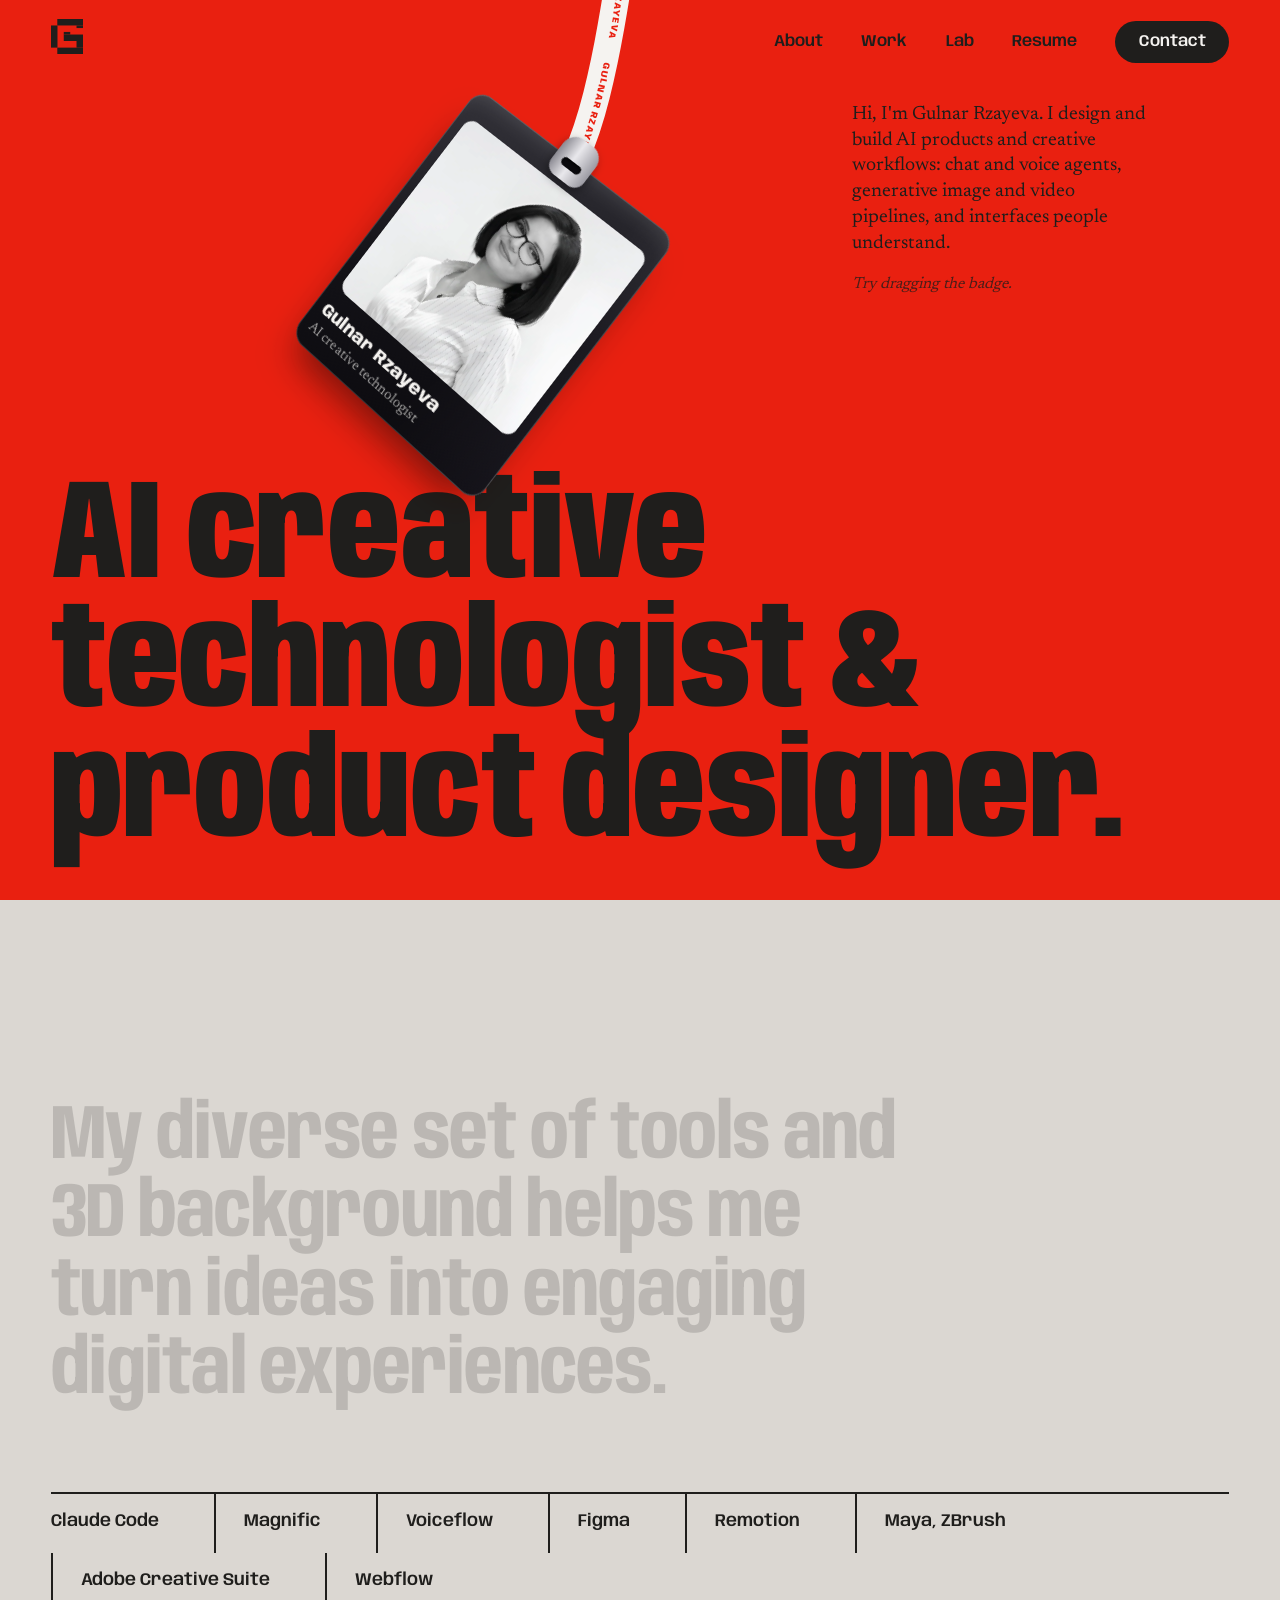
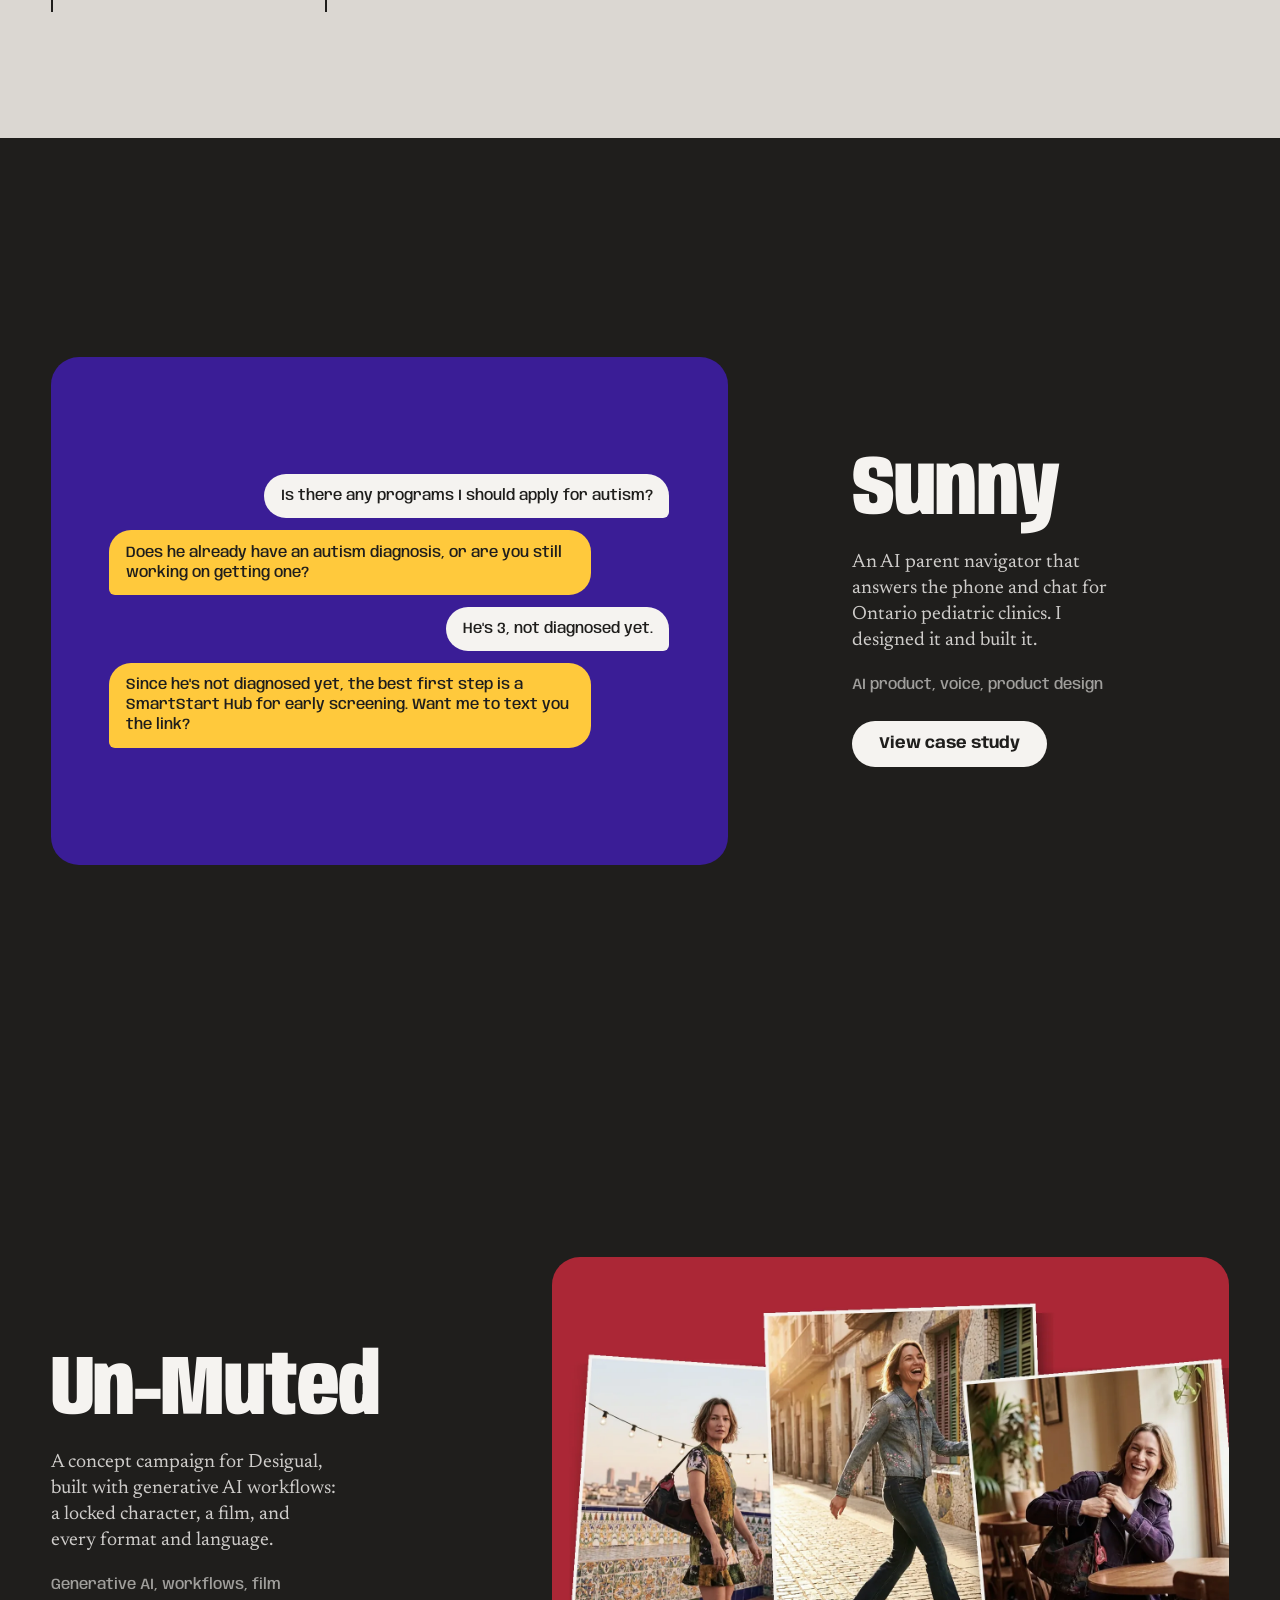
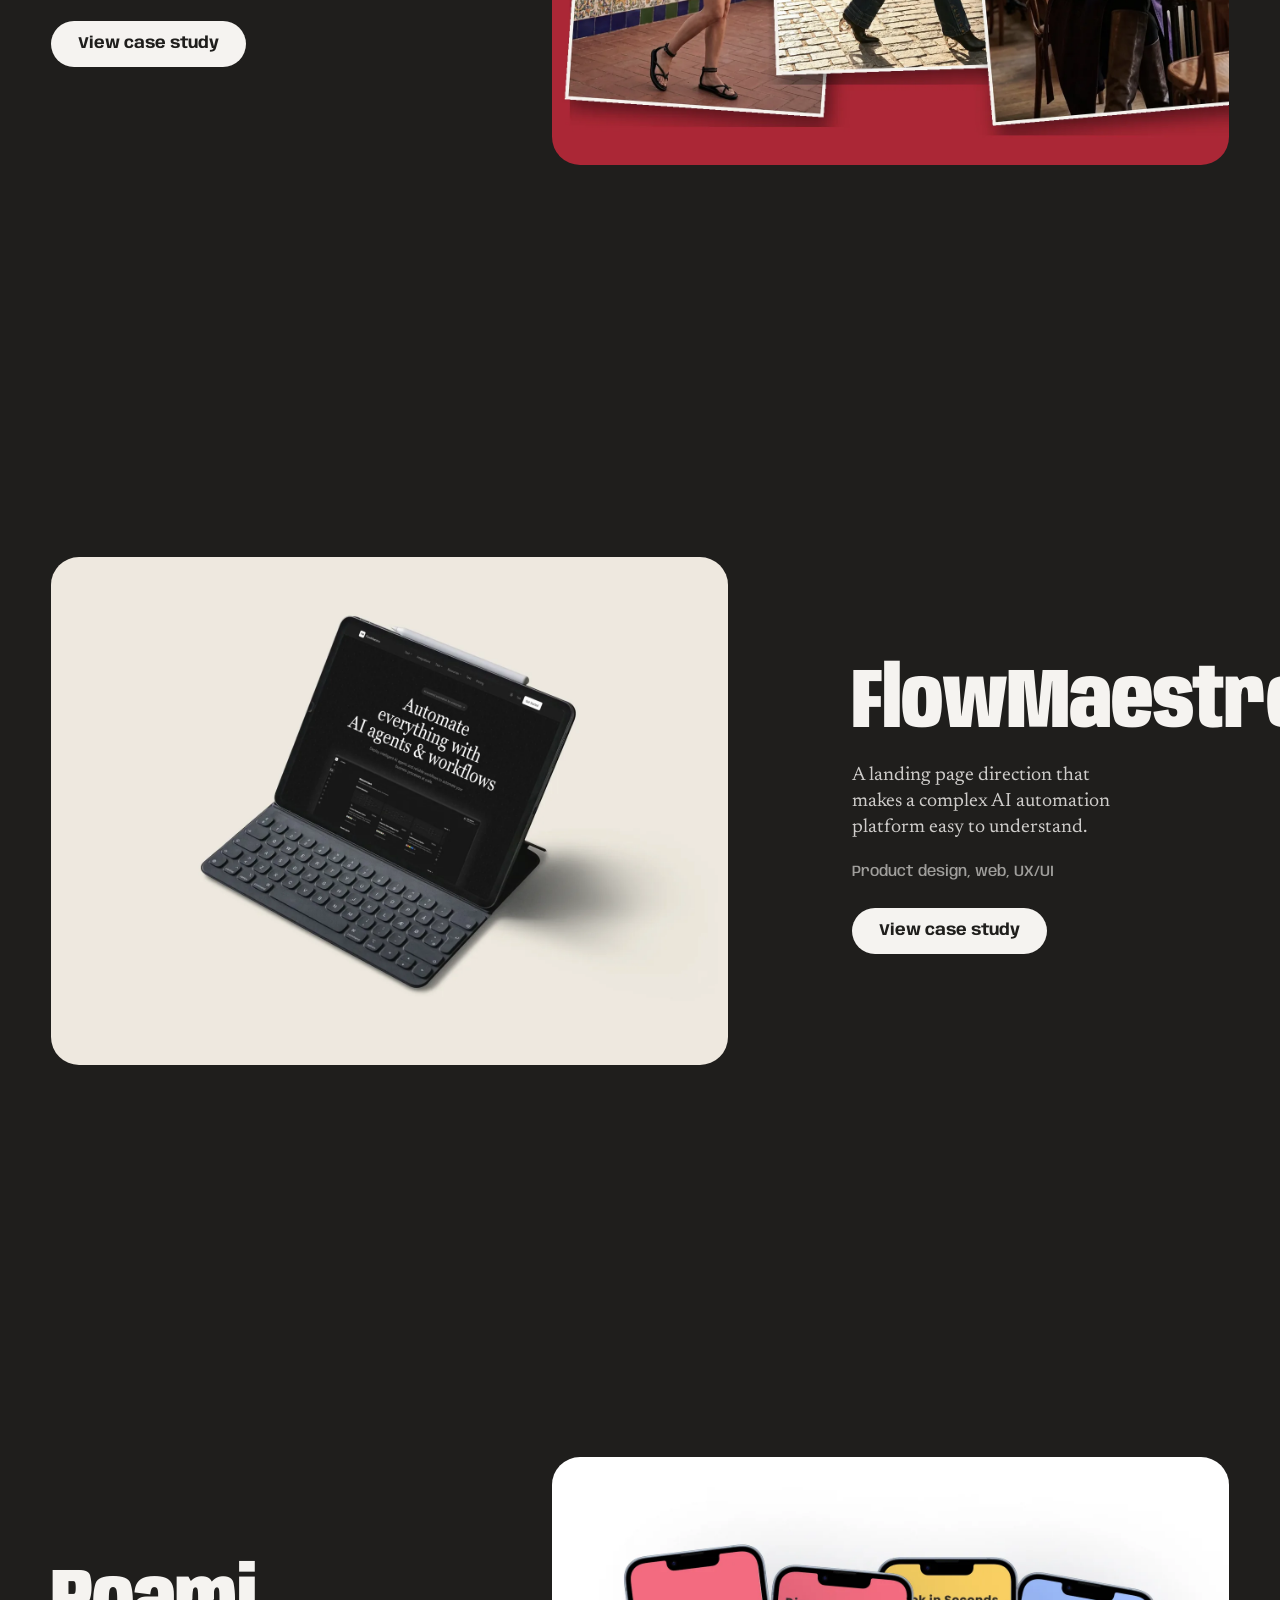
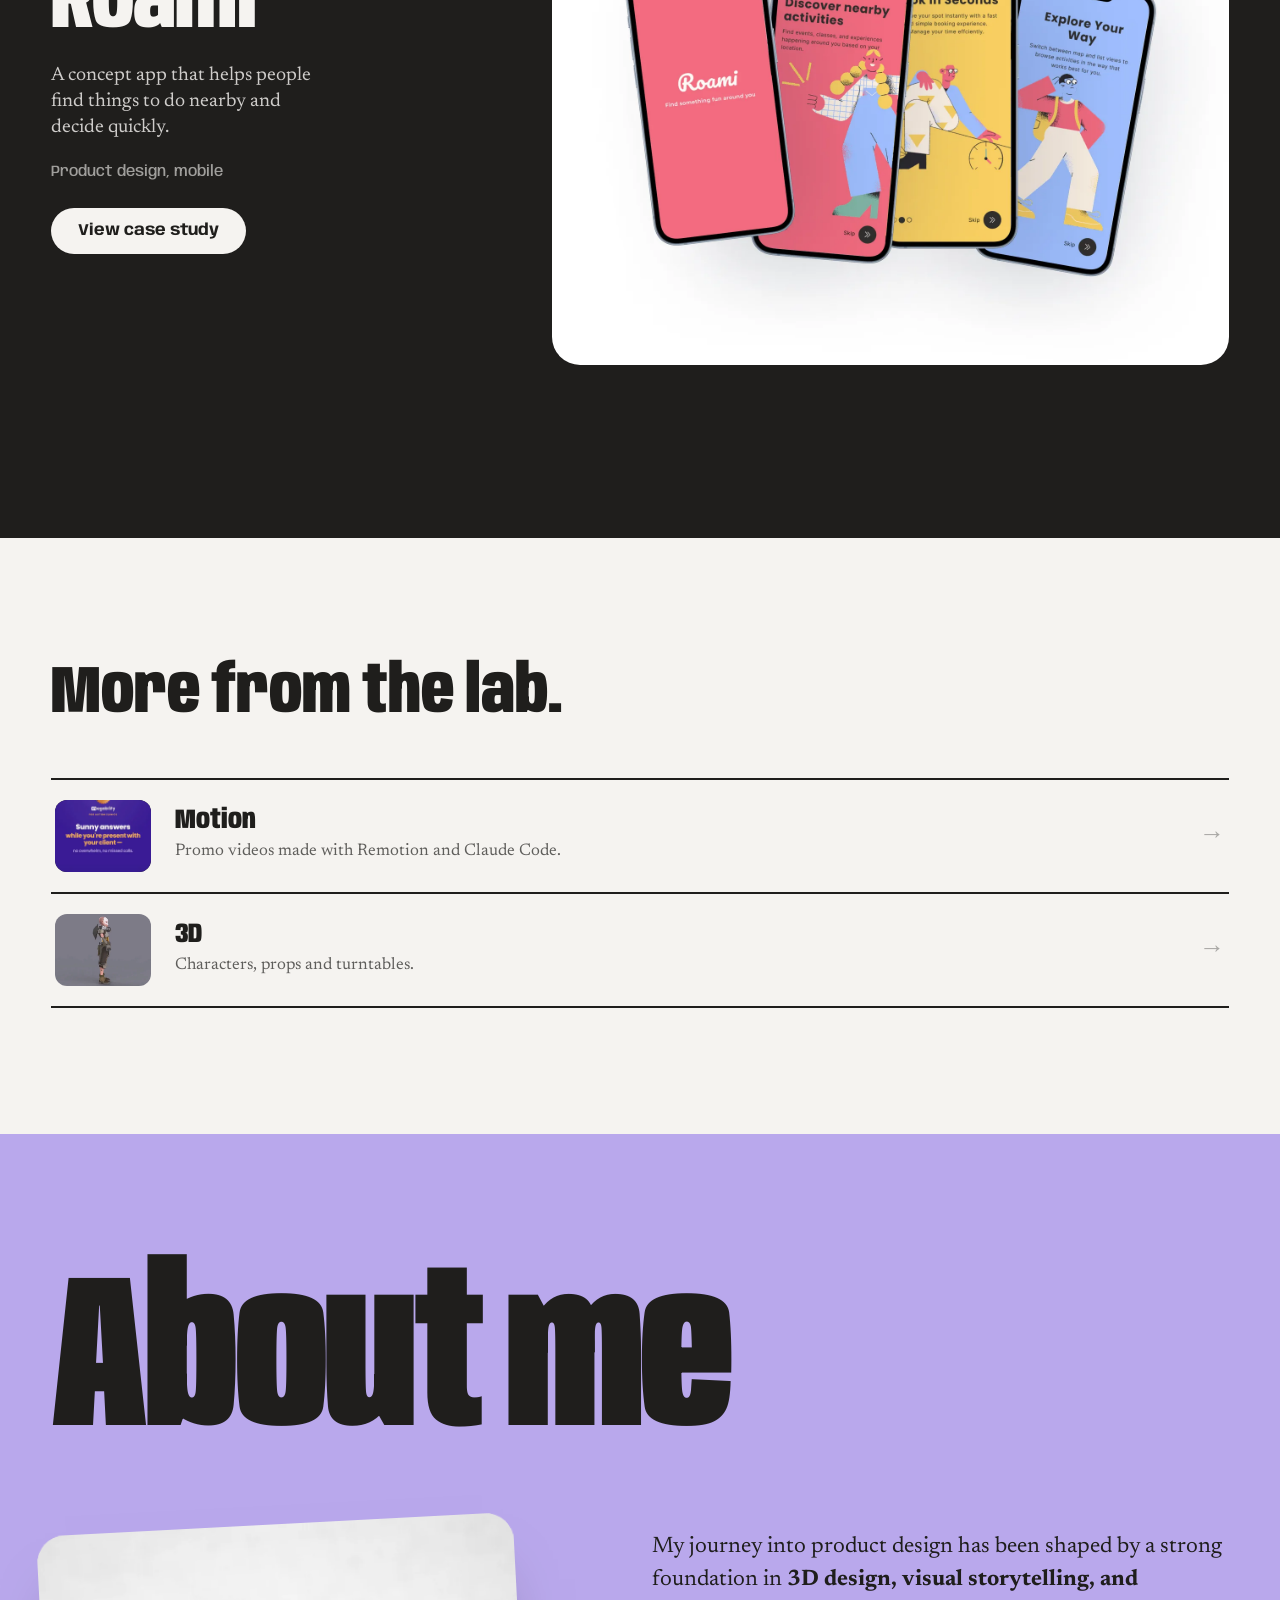
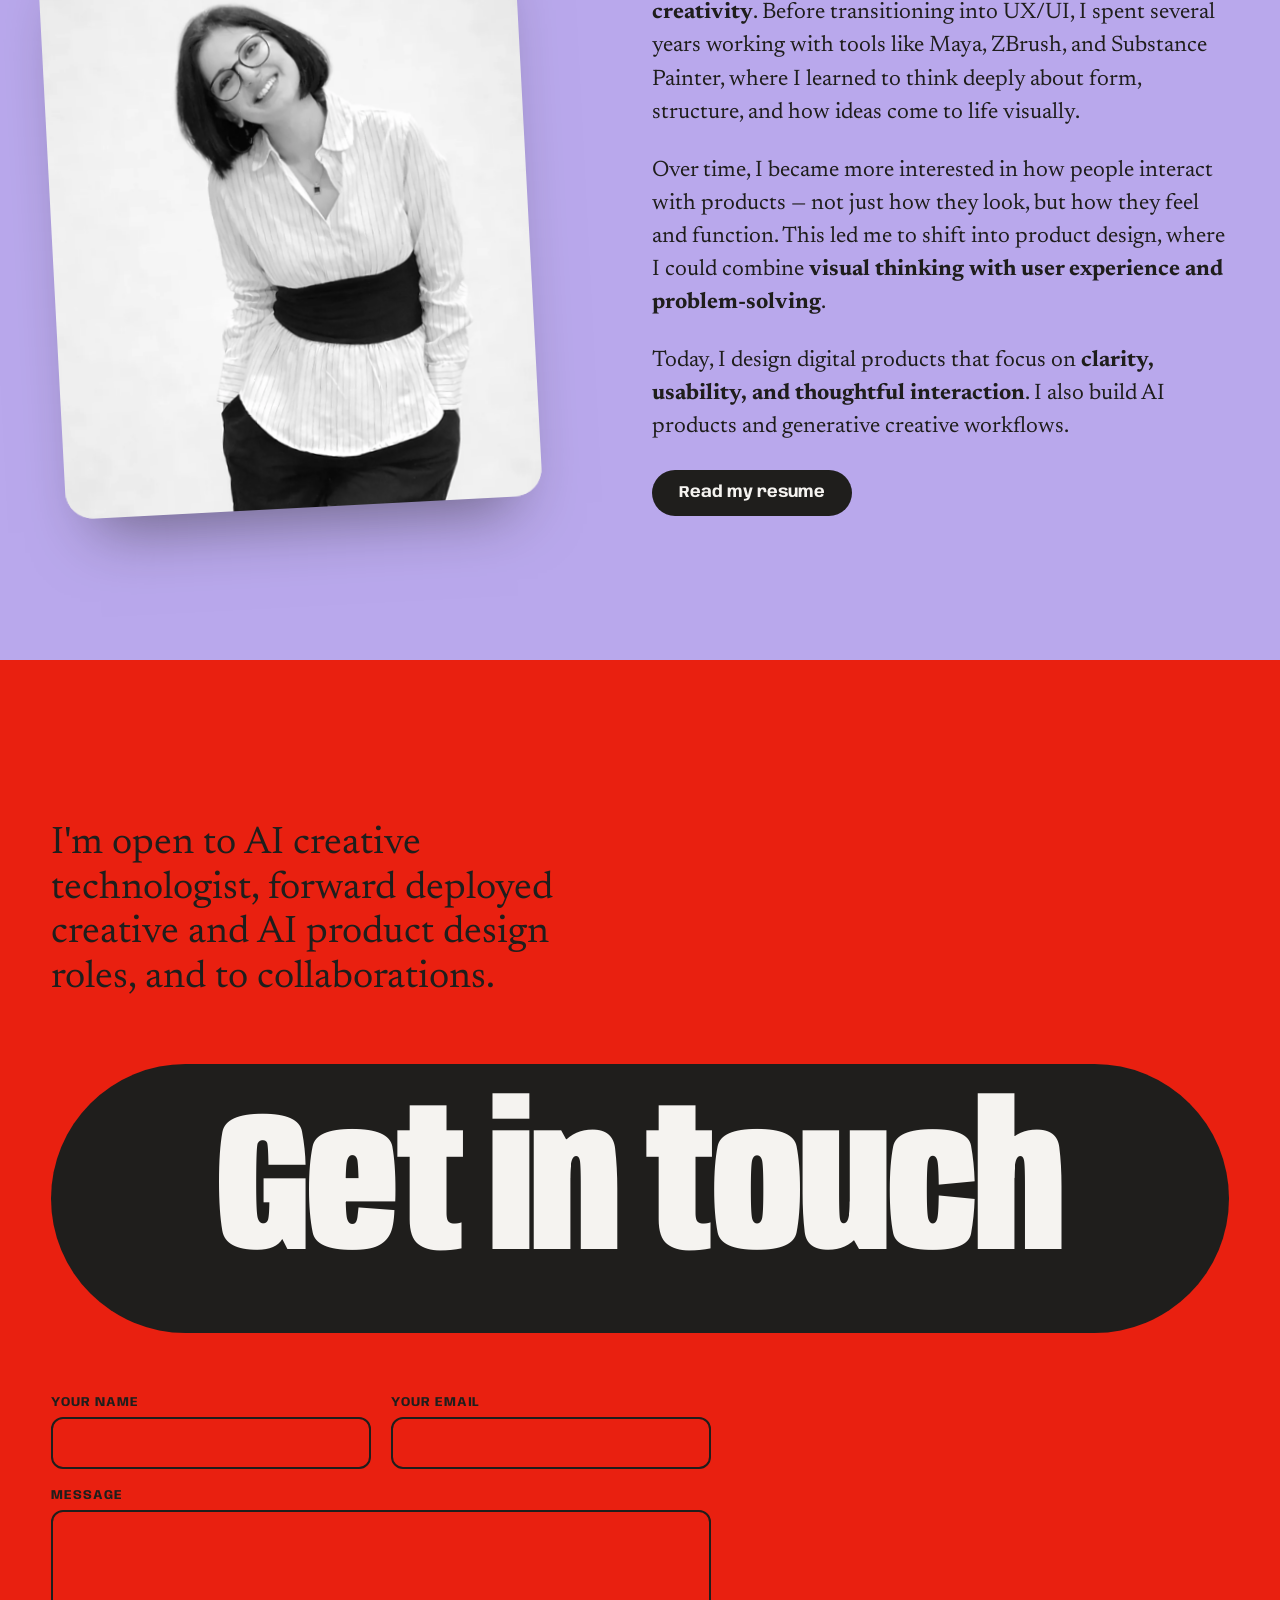
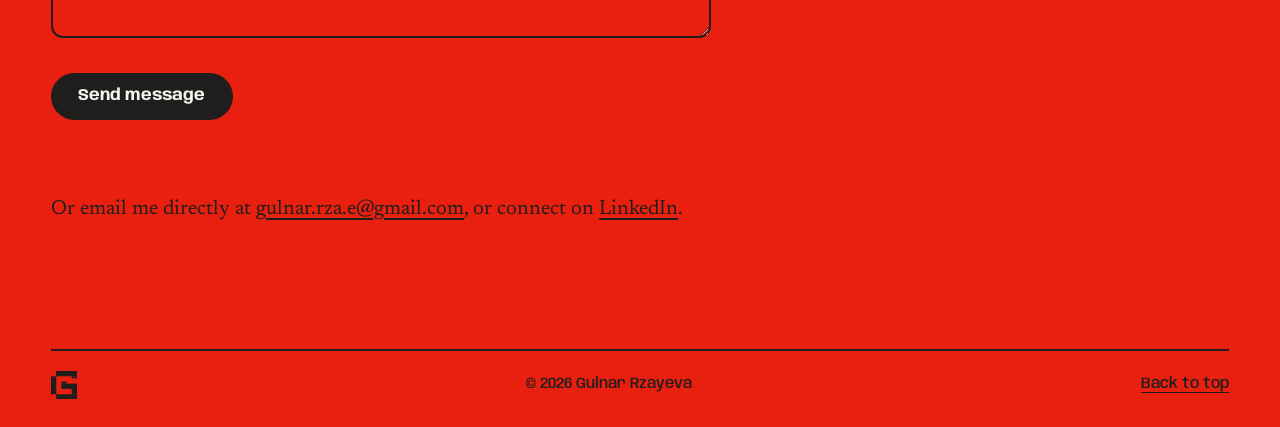
==== commit 87ece7a1: "Add a Web3Forms contact form to every page The contact section only had mailto: links, which do noth" ====
--- a/index.html
+++ b/index.html
@@ -198,6 +198,29 @@
   <section class="contact" id="contact" data-nav="light">
     <p class="contact__lead">I'm open to AI creative technologist, forward deployed creative and AI product design roles, and to collaborations.</p>
     <a class="cta" id="cta" href="mailto:gulnar.rza.e@gmail.com?subject=Hello%20Gulnar"><span>Get in touch</span></a>
+    <form class="cform" id="contactForm" action="https://api.web3forms.com/submit" method="POST">
+      <input type="hidden" name="access_key" value="301f6f8f-8c38-4d42-bc05-eec0dd78a76e">
+      <input type="hidden" name="subject" value="New message from your portfolio">
+      <input type="hidden" name="from_name" value="gulnar-portfolio.vercel.app">
+      <input type="checkbox" name="botcheck" class="cform__bot" tabindex="-1" autocomplete="off" aria-hidden="true">
+      <div class="cform__row">
+        <p class="cform__field">
+          <label for="cf-name">Your name</label>
+          <input id="cf-name" name="name" type="text" required autocomplete="name">
+        </p>
+        <p class="cform__field">
+          <label for="cf-email">Your email</label>
+          <input id="cf-email" name="email" type="email" required autocomplete="email">
+        </p>
+      </div>
+      <p class="cform__field">
+        <label for="cf-message">Message</label>
+        <textarea id="cf-message" name="message" rows="4" required></textarea>
+      </p>
+      <button class="btn cform__submit" type="submit">Send message</button>
+      <p class="cform__status" id="cformStatus" role="status" aria-live="polite"></p>
+    </form>
+
     <p class="contact__mail">Or email me directly at <a href="mailto:gulnar.rza.e@gmail.com">gulnar.rza.e@gmail.com</a>, or connect on <a href="https://www.linkedin.com/in/gulnarza" target="_blank" rel="noopener">LinkedIn</a>.</p>
 
     <footer class="footer">
--- a/css/style.css
+++ b/css/style.css
@@ -465,6 +465,39 @@
 }
 .cta:hover, .cta:focus-visible { color: var(--ink); }
 .cta:hover::before, .cta:focus-visible::before { transform: translate(-50%, -50%) scale(1); }
+
+/* ---------- Contact form ---------- */
+.cform { margin-top: clamp(40px, 7vh, 72px); max-width: 660px; }
+.cform__bot { position: absolute; left: -9999px; width: 1px; height: 1px; opacity: 0; }
+.cform__row { display: grid; grid-template-columns: 1fr 1fr; gap: 20px; }
+.cform__field { display: block; margin-top: 20px; }
+.cform__row .cform__field { margin-top: 0; }
+.cform__field label {
+  display: block; margin-bottom: .55em;
+  font: 700 .82rem/1 var(--display); font-stretch: 100%;
+  text-transform: uppercase; letter-spacing: .07em;
+}
+.cform__field input, .cform__field textarea {
+  width: 100%; padding: .75em .9em;
+  background: transparent; color: var(--ink);
+  border: 2px solid var(--ink); border-radius: 12px;
+  font: 400 1.05rem/1.4 var(--text);
+  transition: background .3s ease;
+}
+.cform__field textarea { resize: vertical; min-height: 128px; }
+.cform__field input:focus, .cform__field textarea:focus {
+  outline: none; background: rgba(245, 243, 240, .25);
+}
+.cform__submit {
+  border: 0; cursor: pointer;
+  background: var(--ink); color: var(--chalk);
+  font: 700 1rem/1 var(--display); font-stretch: 100%;
+}
+.cform__submit:hover { background: var(--chalk); color: var(--ink); }
+.cform__submit[disabled] { opacity: .55; cursor: default; transform: none; background: var(--ink); color: var(--chalk); }
+.cform__status { margin-top: 1.1em; min-height: 1.5em; font: 400 1.05rem/1.4 var(--text); }
+.cform__status.is-err { text-decoration: underline; text-underline-offset: .2em; }
+@media (max-width: 560px) { .cform__row { grid-template-columns: 1fr; gap: 20px; } }
 
 .contact__mail {
   margin-top: 1.6em;
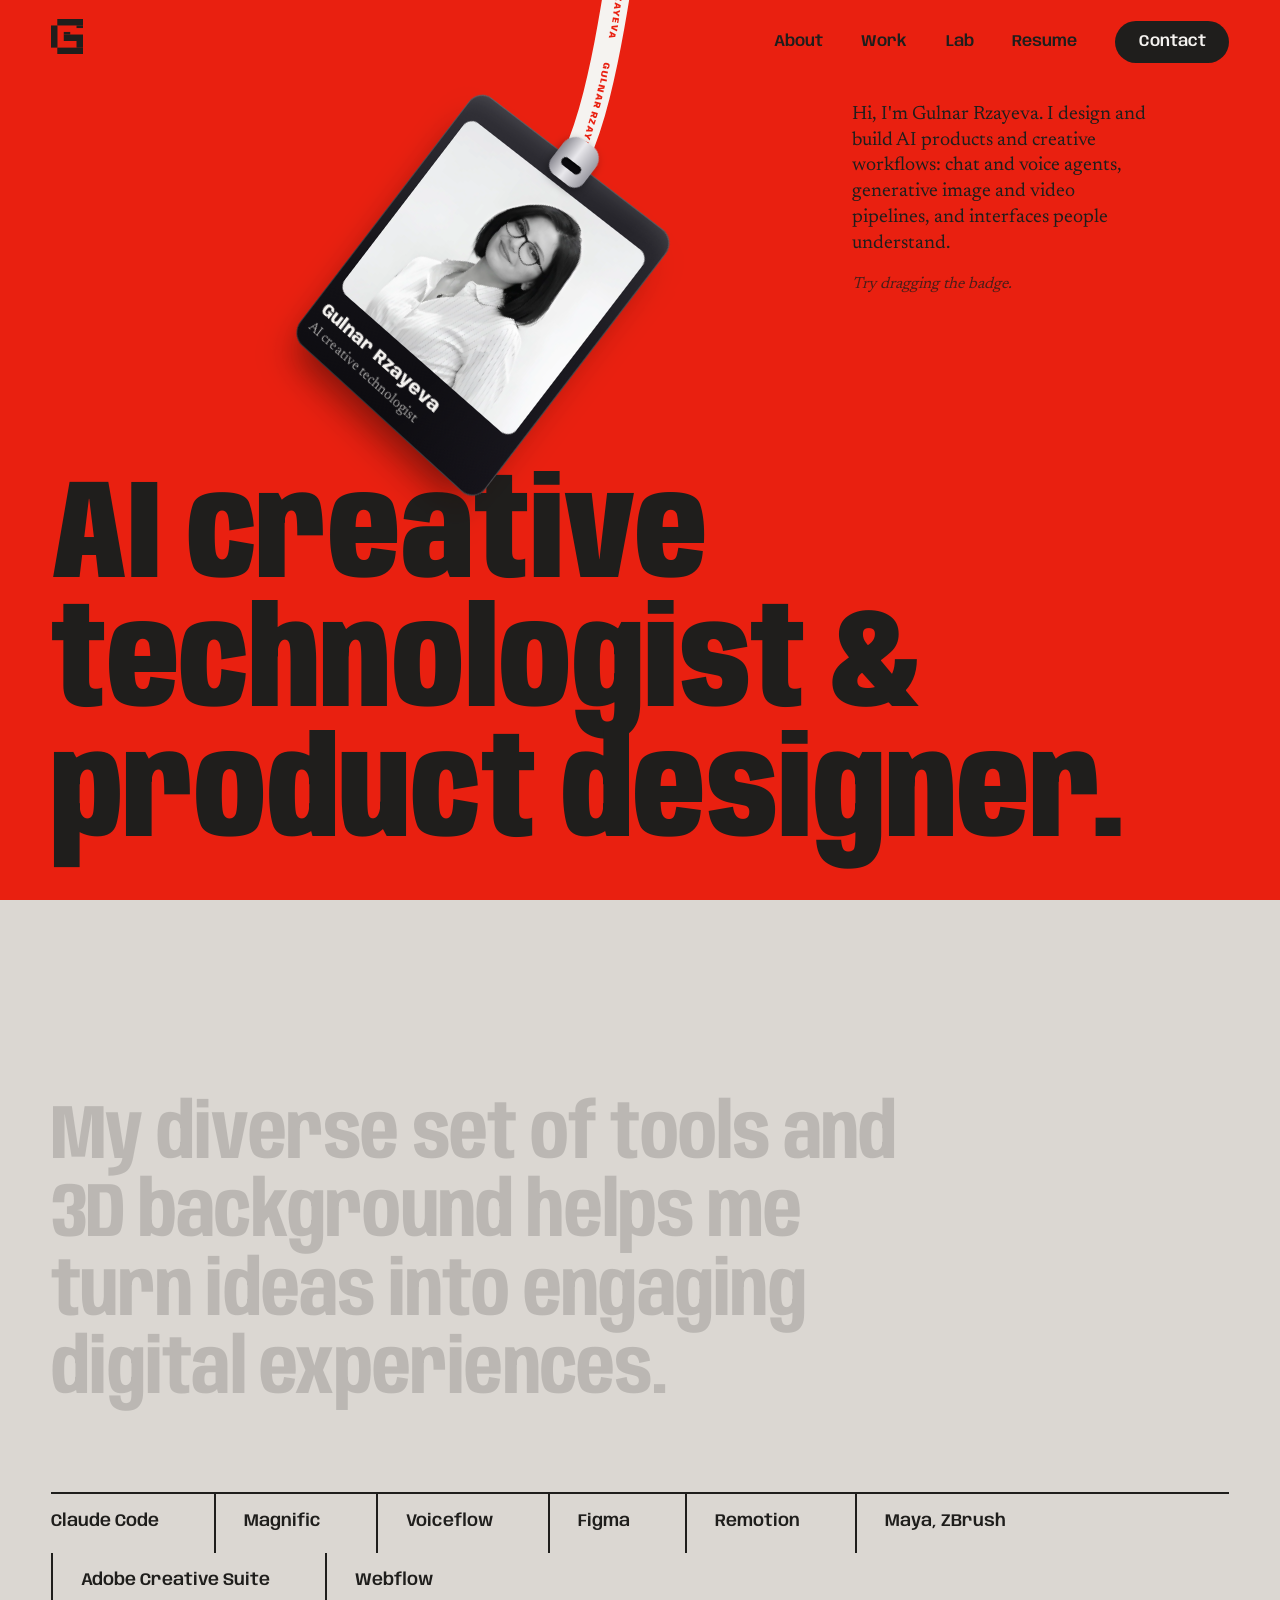
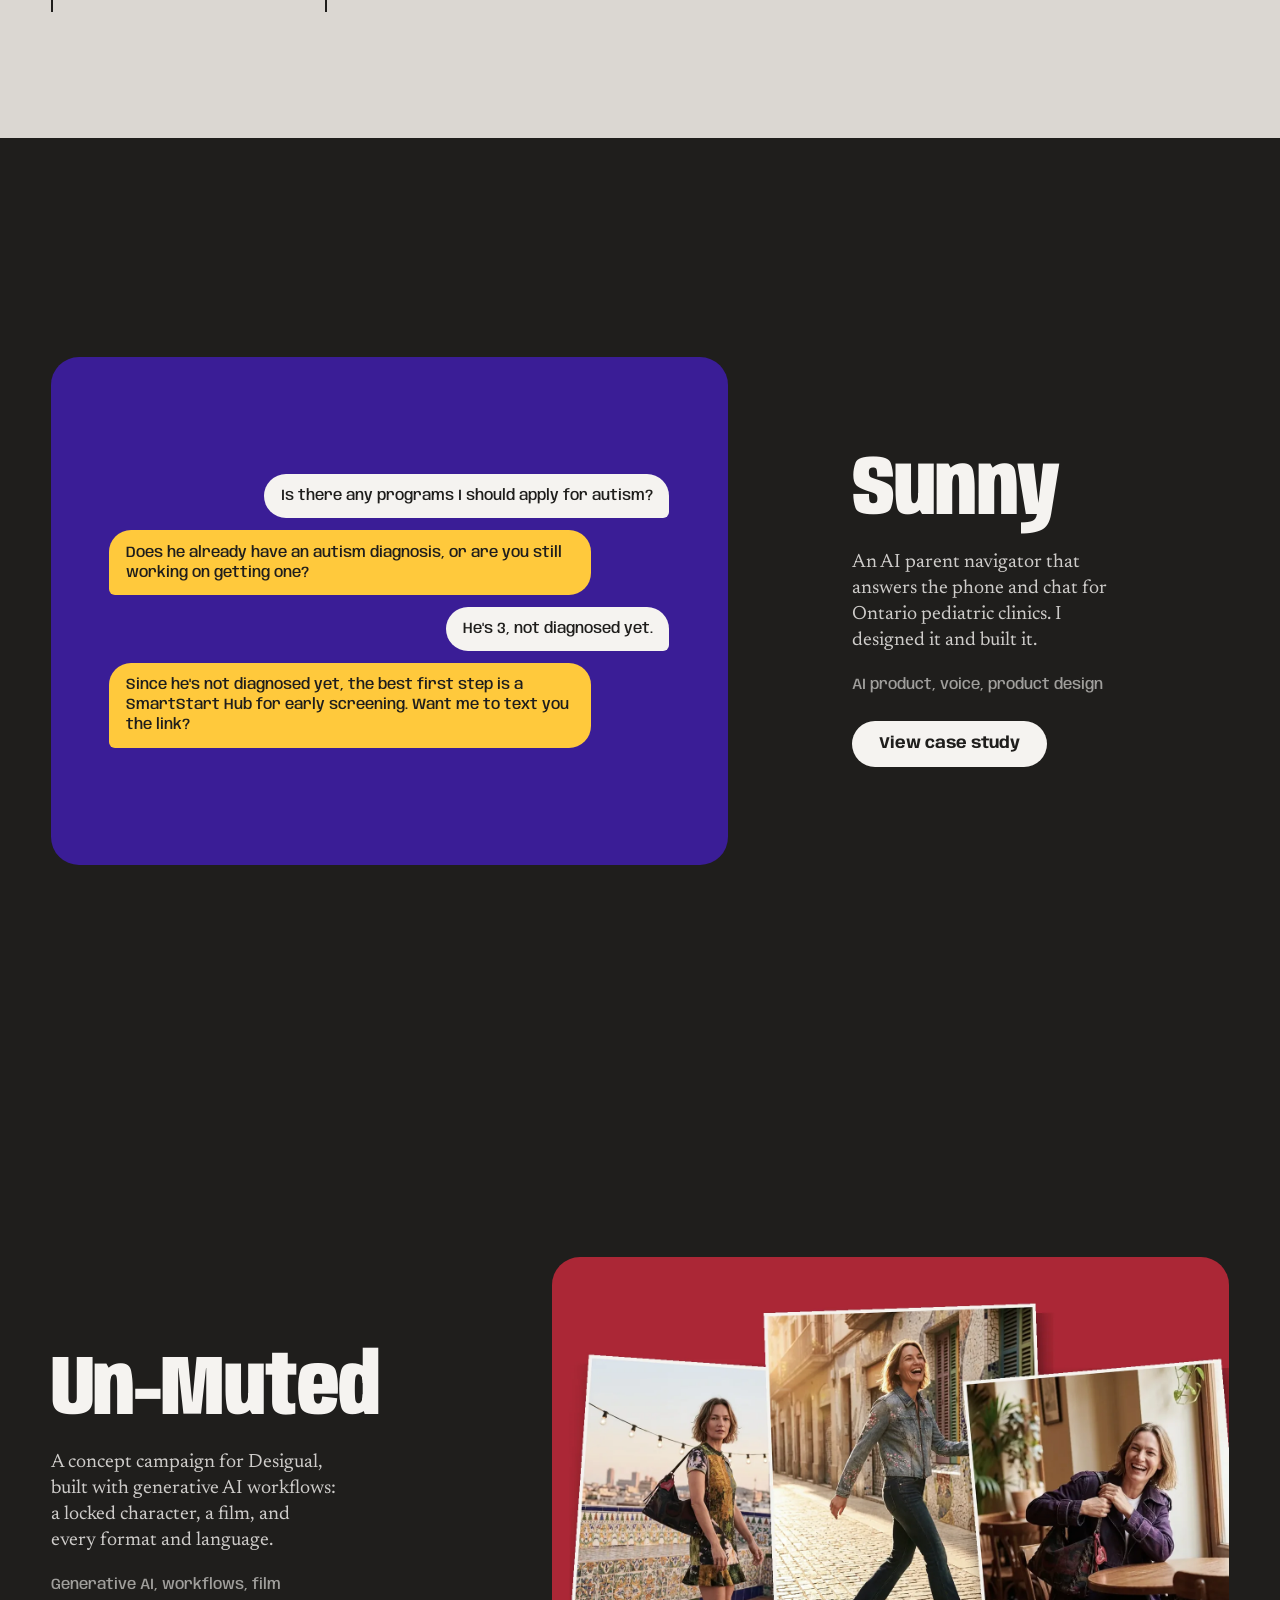
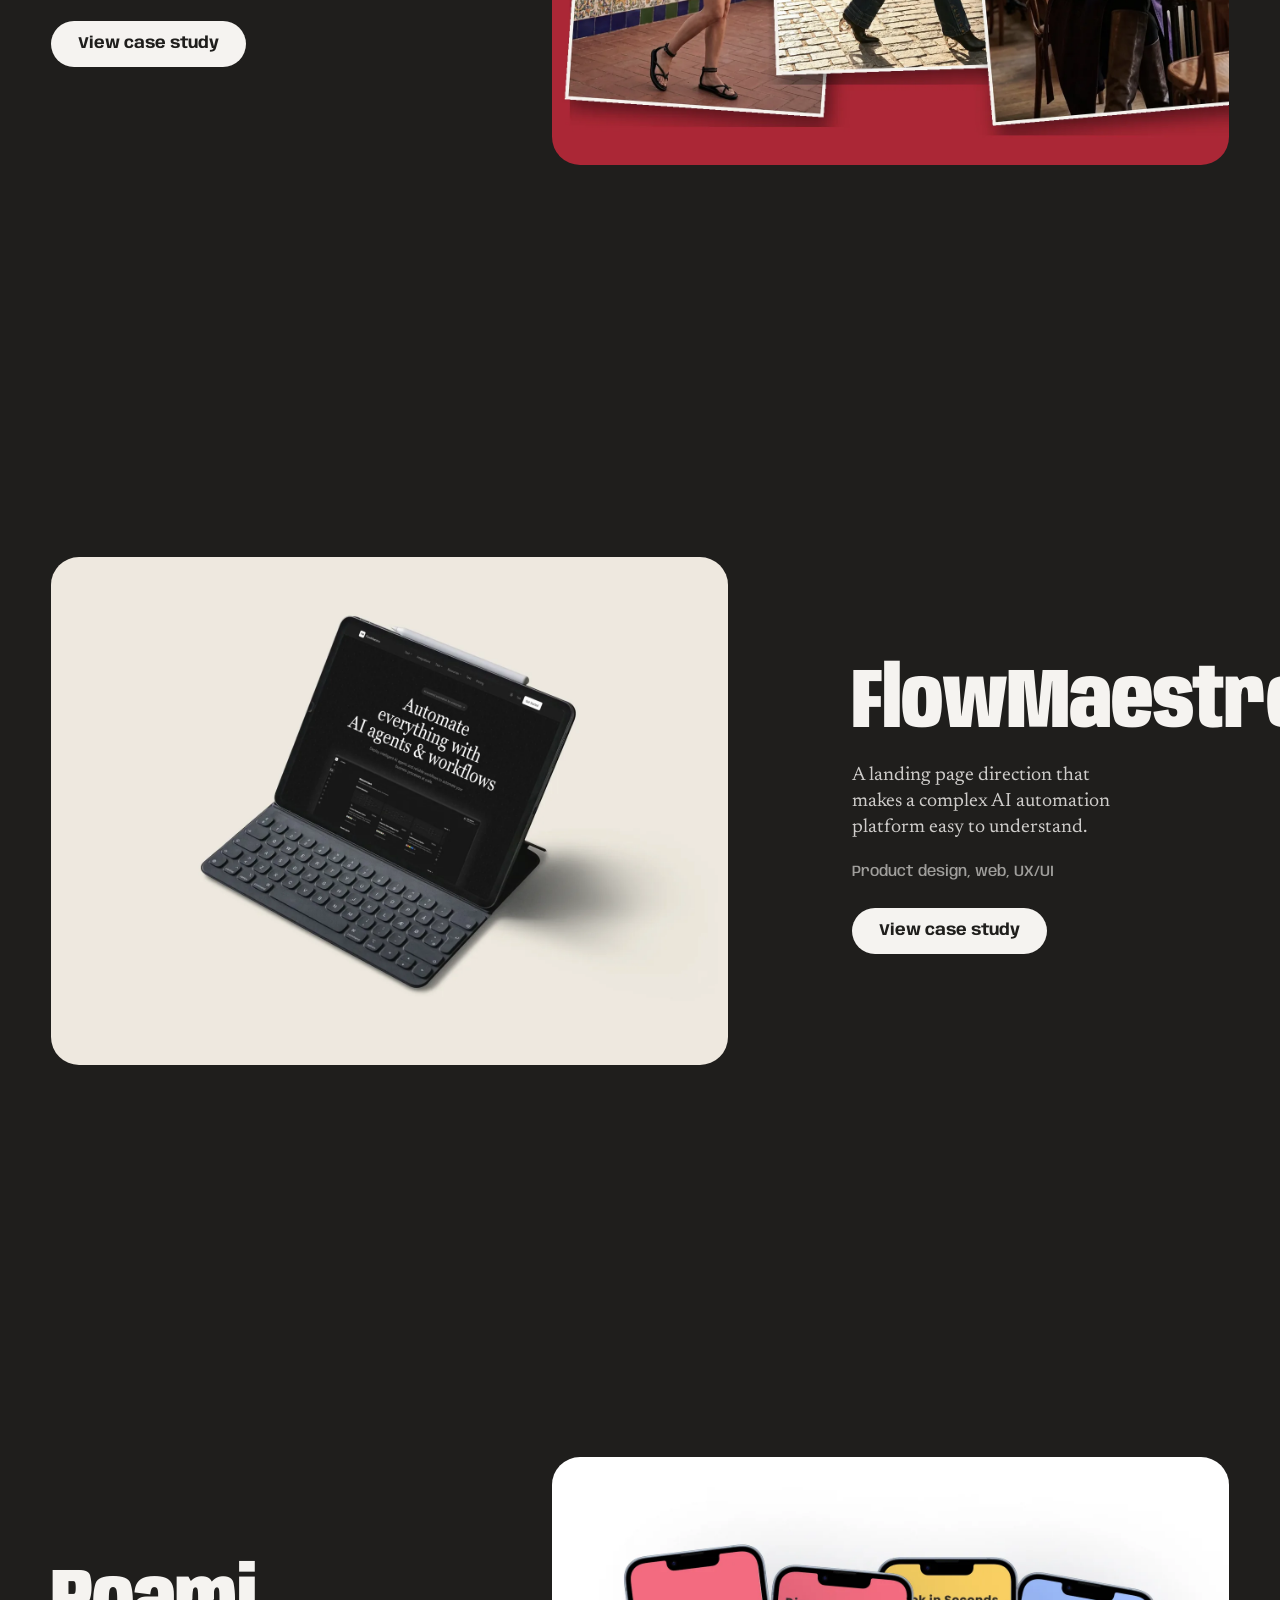
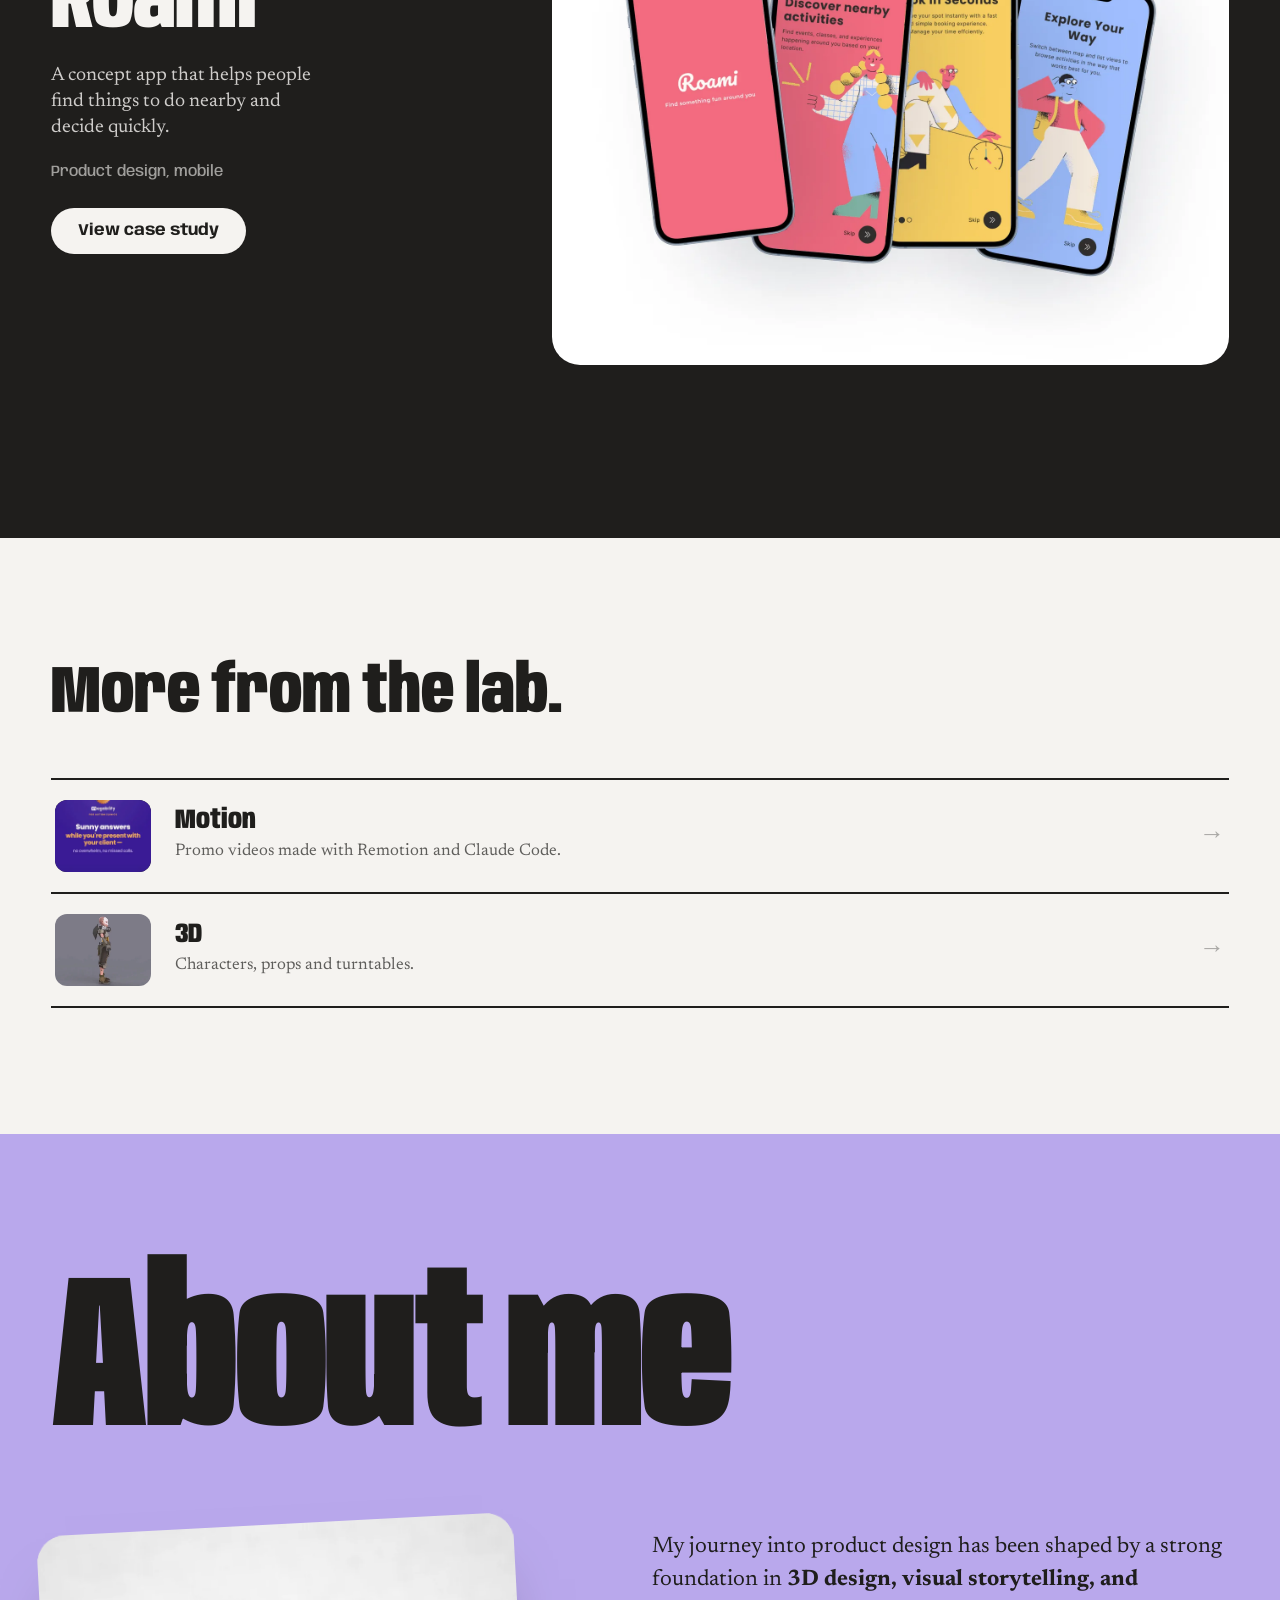
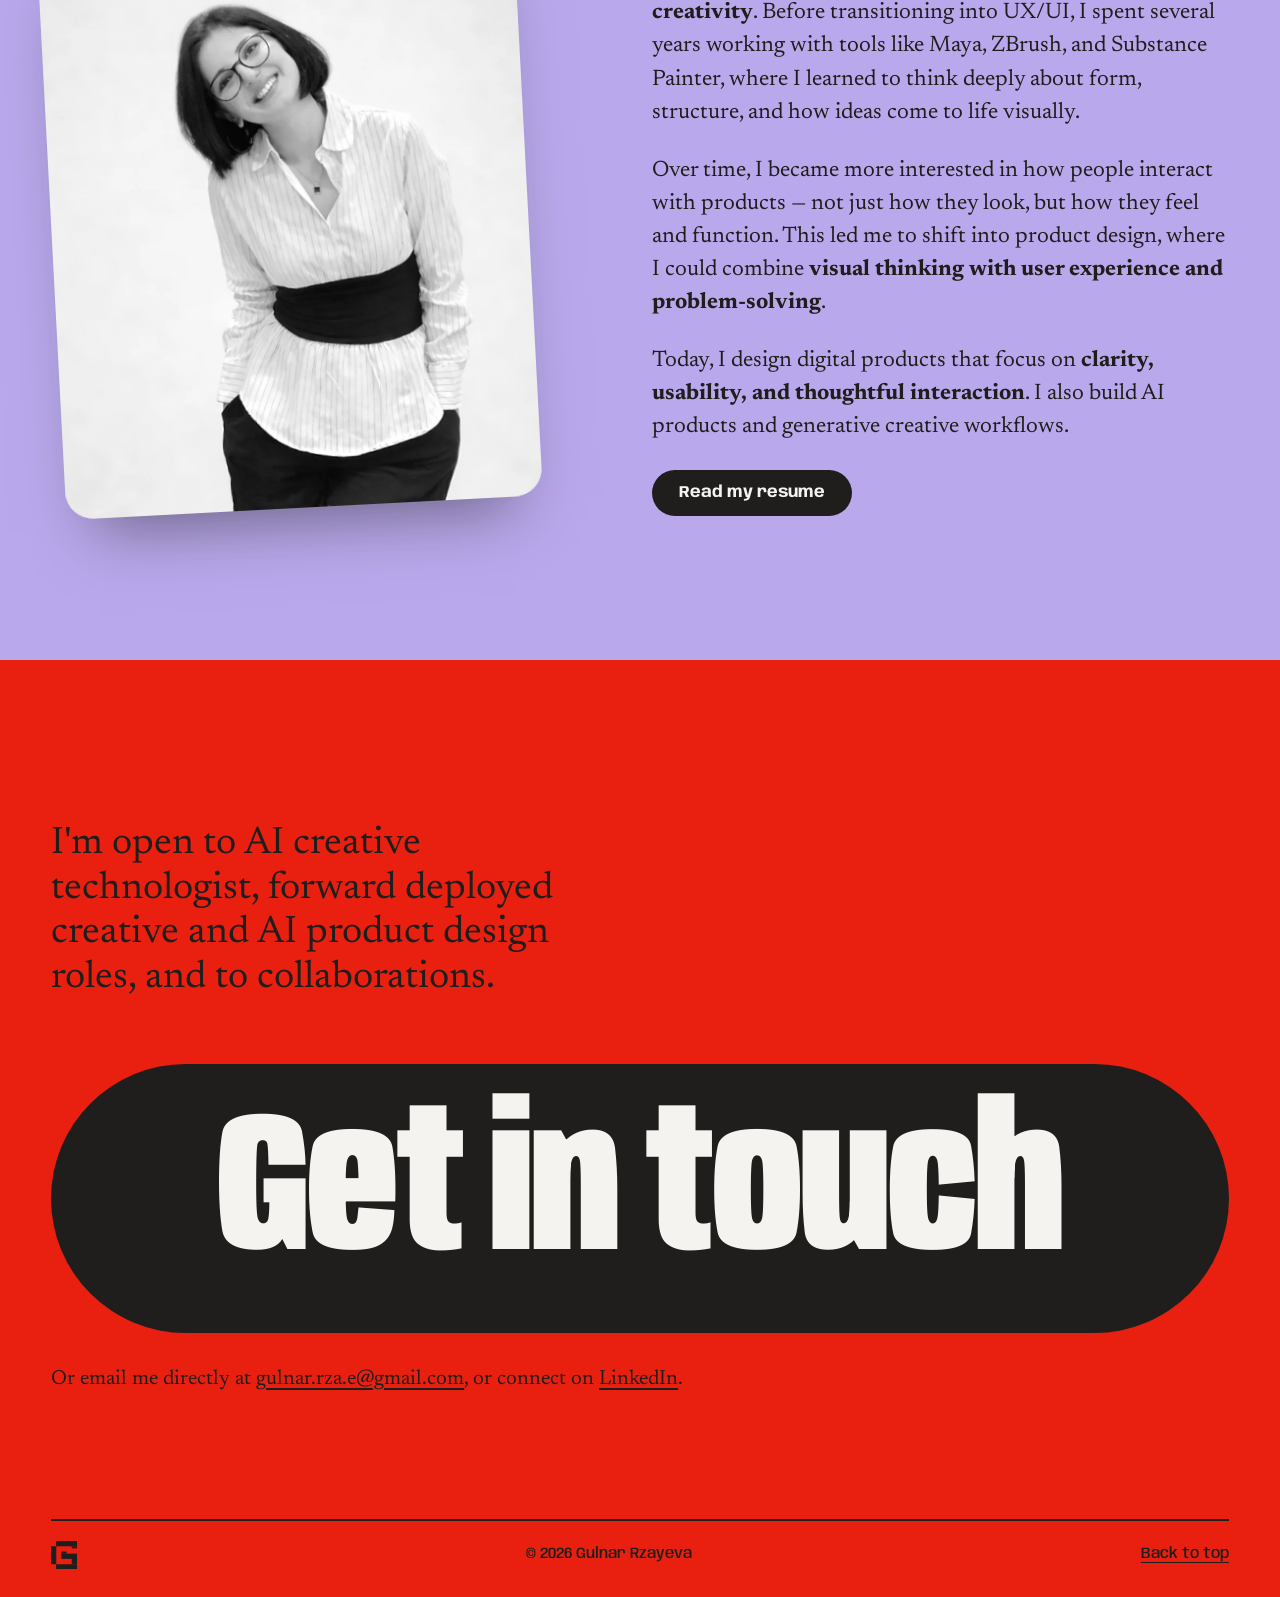
==== commit 18661893: "Move the contact form into a dialog opened by the CTA The inline form sat below the giant CTA and wa" ====
--- a/index.html
+++ b/index.html
@@ -197,13 +197,17 @@
   <!-- CONTACT -->
   <section class="contact" id="contact" data-nav="light">
     <p class="contact__lead">I'm open to AI creative technologist, forward deployed creative and AI product design roles, and to collaborations.</p>
-    <a class="cta" id="cta" href="mailto:gulnar.rza.e@gmail.com?subject=Hello%20Gulnar"><span>Get in touch</span></a>
-    <form class="cform" id="contactForm" action="https://api.web3forms.com/submit" method="POST">
-      <input type="hidden" name="access_key" value="301f6f8f-8c38-4d42-bc05-eec0dd78a76e">
-      <input type="hidden" name="subject" value="New message from your portfolio">
-      <input type="hidden" name="from_name" value="gulnar-portfolio.vercel.app">
-      <input type="checkbox" name="botcheck" class="cform__bot" tabindex="-1" autocomplete="off" aria-hidden="true">
-      <div class="cform__row">
+    <a class="cta" id="cta" href="#contactForm"><span>Get in touch</span></a>
+    <dialog class="cmodal" id="contactModal" aria-labelledby="cmodalTitle">
+      <form class="cform" id="contactForm" action="https://api.web3forms.com/submit" method="POST">
+        <div class="cmodal__head">
+          <h2 class="cmodal__title" id="cmodalTitle">Say hello</h2>
+          <button class="cmodal__close" id="cmodalClose" type="button" aria-label="Close">&#215;</button>
+        </div>
+        <input type="hidden" name="access_key" value="301f6f8f-8c38-4d42-bc05-eec0dd78a76e">
+        <input type="hidden" name="subject" value="New message from your portfolio">
+        <input type="hidden" name="from_name" value="gulnar-portfolio.vercel.app">
+        <input type="checkbox" name="botcheck" class="cform__bot" tabindex="-1" autocomplete="off" aria-hidden="true">
         <p class="cform__field">
           <label for="cf-name">Your name</label>
           <input id="cf-name" name="name" type="text" required autocomplete="name">
@@ -212,14 +216,14 @@
           <label for="cf-email">Your email</label>
           <input id="cf-email" name="email" type="email" required autocomplete="email">
         </p>
-      </div>
-      <p class="cform__field">
-        <label for="cf-message">Message</label>
-        <textarea id="cf-message" name="message" rows="4" required></textarea>
-      </p>
-      <button class="btn cform__submit" type="submit">Send message</button>
-      <p class="cform__status" id="cformStatus" role="status" aria-live="polite"></p>
-    </form>
+        <p class="cform__field">
+          <label for="cf-message">Message</label>
+          <textarea id="cf-message" name="message" rows="4" required></textarea>
+        </p>
+        <button class="btn cform__submit" type="submit">Send message</button>
+        <p class="cform__status" id="cformStatus" role="status" aria-live="polite"></p>
+      </form>
+    </dialog>
 
     <p class="contact__mail">Or email me directly at <a href="mailto:gulnar.rza.e@gmail.com">gulnar.rza.e@gmail.com</a>, or connect on <a href="https://www.linkedin.com/in/gulnarza" target="_blank" rel="noopener">LinkedIn</a>.</p>
 
--- a/css/style.css
+++ b/css/style.css
@@ -466,38 +466,66 @@
 .cta:hover, .cta:focus-visible { color: var(--ink); }
 .cta:hover::before, .cta:focus-visible::before { transform: translate(-50%, -50%) scale(1); }
 
-/* ---------- Contact form ---------- */
-.cform { margin-top: clamp(40px, 7vh, 72px); max-width: 660px; }
+/* ---------- Contact form (modal) ---------- */
+.cmodal {
+  width: min(92vw, 470px);
+  padding: 0;
+  border: 2px solid var(--ink);
+  border-radius: 20px;
+  background: var(--chalk);
+  color: var(--ink);
+}
+.cmodal::backdrop { background: rgba(31, 30, 28, .6); }
+.cmodal__head {
+  display: flex; align-items: flex-start; justify-content: space-between; gap: 16px;
+  margin-bottom: 4px;
+}
+.cmodal__title { font: 860 1.75rem/1 var(--display); font-stretch: 72%; }
+.cmodal__close {
+  flex: none; margin: -4px -4px 0 0; padding: 0 4px;
+  background: none; border: 0; cursor: pointer; color: var(--ink);
+  font: 400 1.9rem/1 var(--display);
+  transition: color .3s ease;
+}
+.cmodal__close:hover { color: var(--red); }
+
+.cform { margin: 0; padding: 24px 24px 28px; }
 .cform__bot { position: absolute; left: -9999px; width: 1px; height: 1px; opacity: 0; }
-.cform__row { display: grid; grid-template-columns: 1fr 1fr; gap: 20px; }
-.cform__field { display: block; margin-top: 20px; }
-.cform__row .cform__field { margin-top: 0; }
+.cform__field { display: block; margin-top: 16px; }
 .cform__field label {
-  display: block; margin-bottom: .55em;
-  font: 700 .82rem/1 var(--display); font-stretch: 100%;
+  display: block; margin-bottom: .45em;
+  font: 700 .78rem/1 var(--display); font-stretch: 100%;
   text-transform: uppercase; letter-spacing: .07em;
 }
 .cform__field input, .cform__field textarea {
-  width: 100%; padding: .75em .9em;
+  width: 100%; padding: .6em .75em;
   background: transparent; color: var(--ink);
-  border: 2px solid var(--ink); border-radius: 12px;
-  font: 400 1.05rem/1.4 var(--text);
+  border: 2px solid var(--ink); border-radius: 10px;
+  font: 400 1rem/1.4 var(--text);
   transition: background .3s ease;
 }
-.cform__field textarea { resize: vertical; min-height: 128px; }
+.cform__field textarea { resize: vertical; min-height: 104px; }
 .cform__field input:focus, .cform__field textarea:focus {
-  outline: none; background: rgba(245, 243, 240, .25);
+  outline: none; background: rgba(31, 30, 28, .06);
 }
 .cform__submit {
+  width: 100%; margin-top: 1.4em;
   border: 0; cursor: pointer;
   background: var(--ink); color: var(--chalk);
   font: 700 1rem/1 var(--display); font-stretch: 100%;
 }
-.cform__submit:hover { background: var(--chalk); color: var(--ink); }
-.cform__submit[disabled] { opacity: .55; cursor: default; transform: none; background: var(--ink); color: var(--chalk); }
-.cform__status { margin-top: 1.1em; min-height: 1.5em; font: 400 1.05rem/1.4 var(--text); }
+.cform__submit:hover { background: var(--red); color: var(--chalk); }
+.cform__submit[disabled] { opacity: .55; cursor: default; transform: none; background: var(--ink); }
+.cform__status { margin-top: .9em; min-height: 1.4em; font: 400 1rem/1.4 var(--text); }
 .cform__status.is-err { text-decoration: underline; text-underline-offset: .2em; }
-@media (max-width: 560px) { .cform__row { grid-template-columns: 1fr; gap: 20px; } }
+
+/* No JavaScript: the dialog never opens, so render it inline instead. */
+html:not(.js) .cmodal {
+  display: block; position: static;
+  width: min(100%, 560px);
+  margin-top: clamp(40px, 7vh, 72px);
+}
+html:not(.js) .cmodal__close { display: none; }
 
 .contact__mail {
   margin-top: 1.6em;
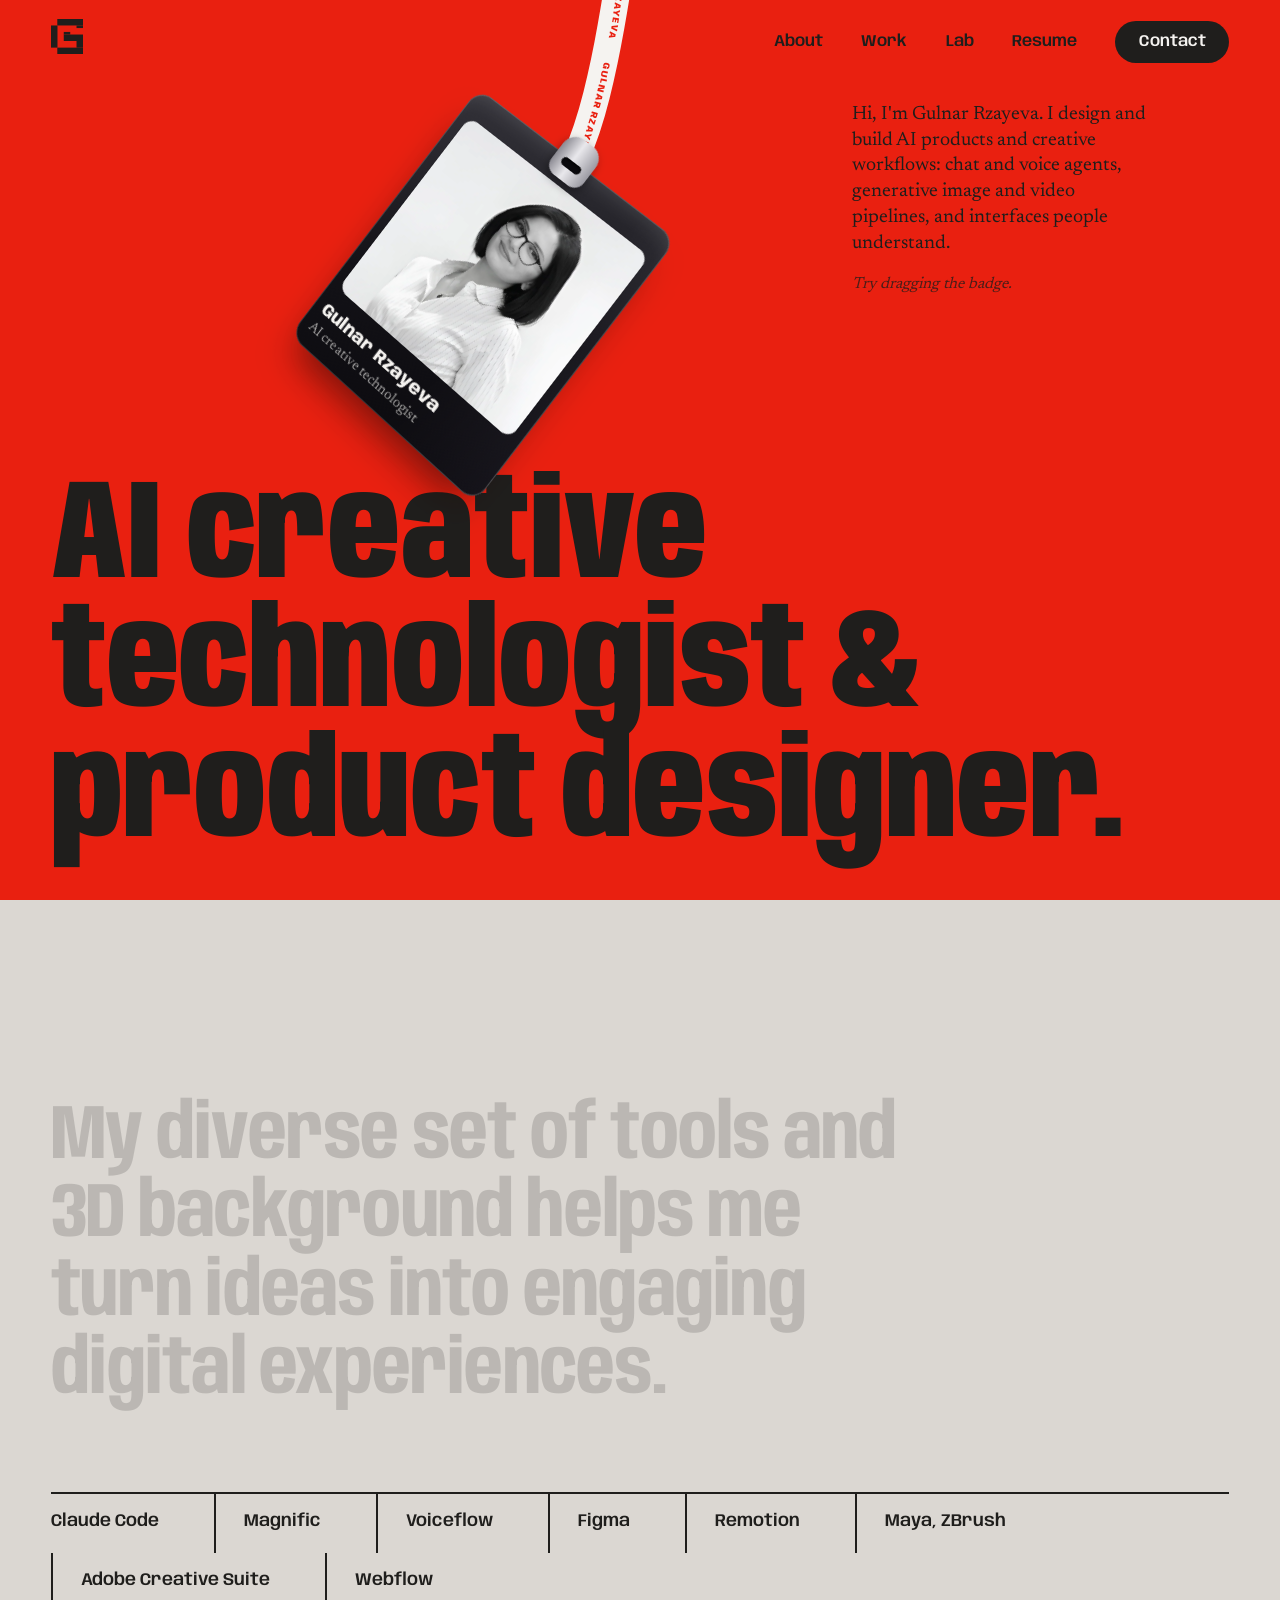
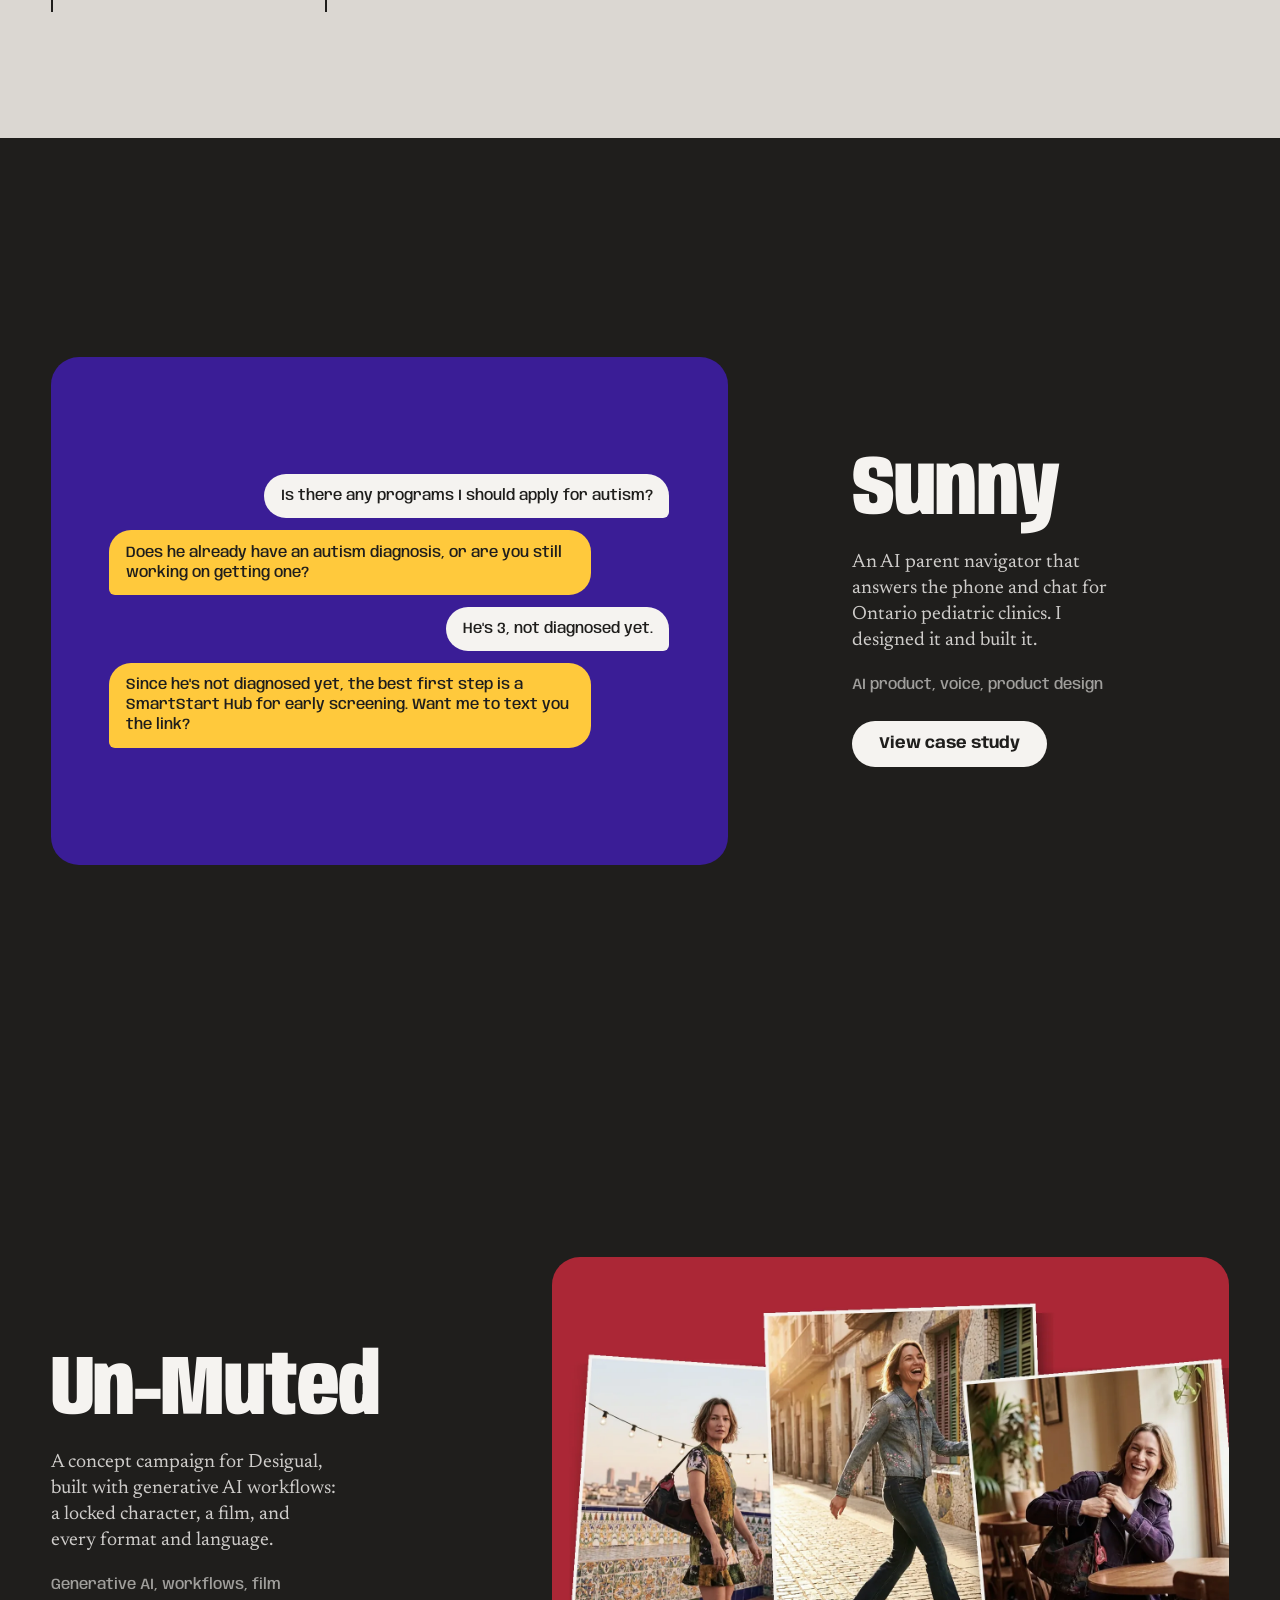
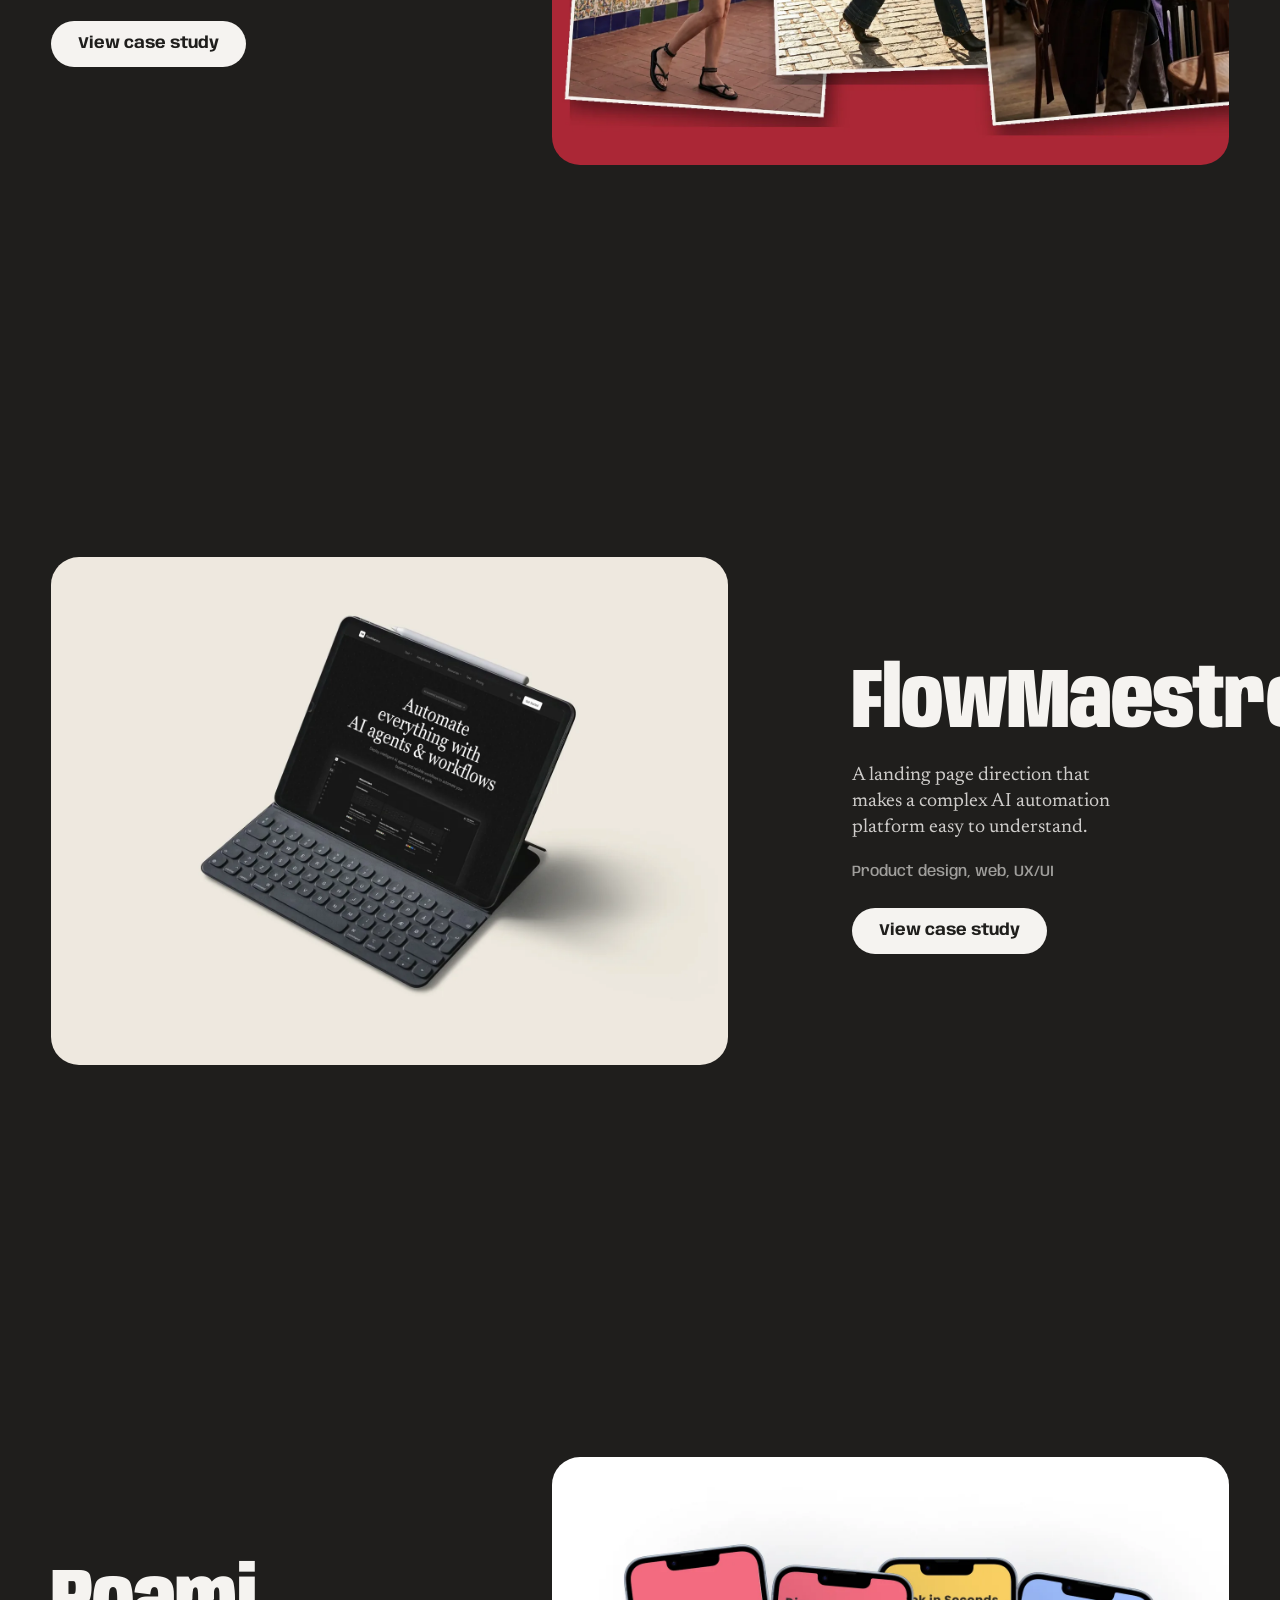
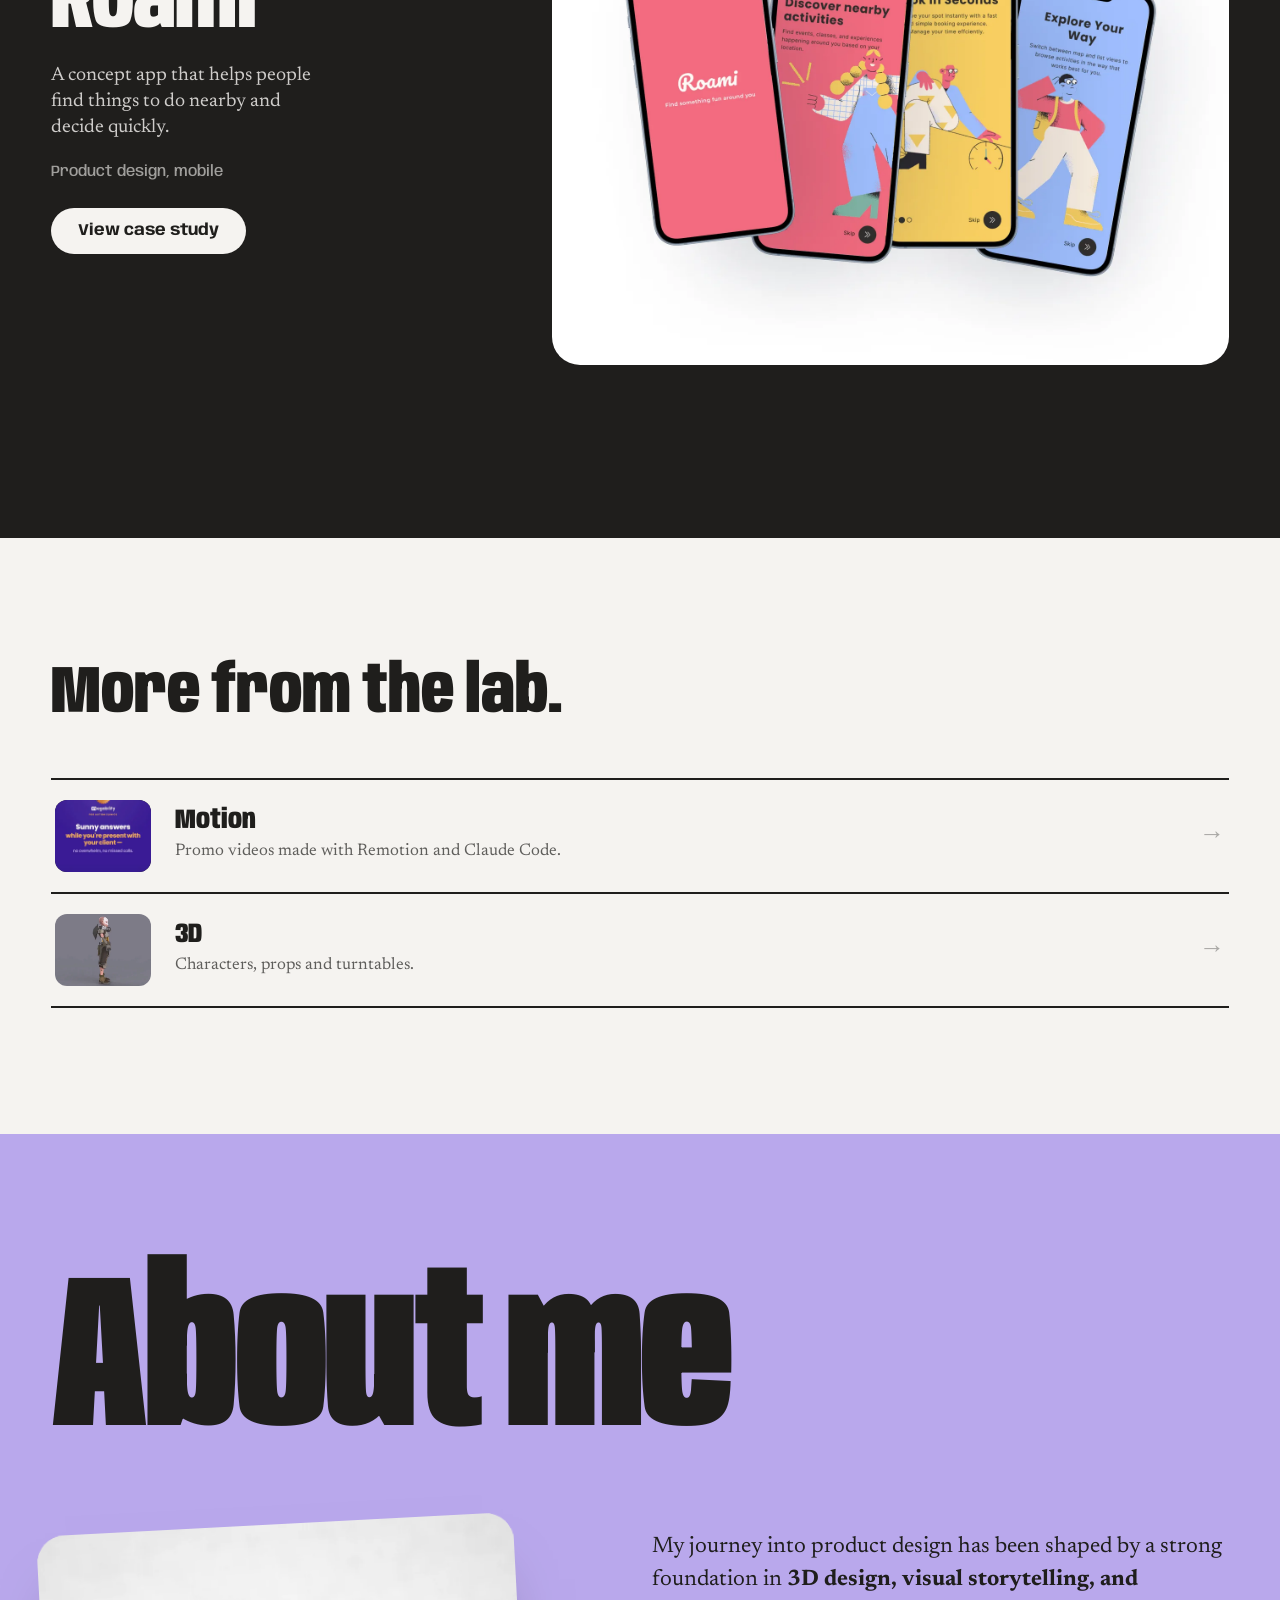
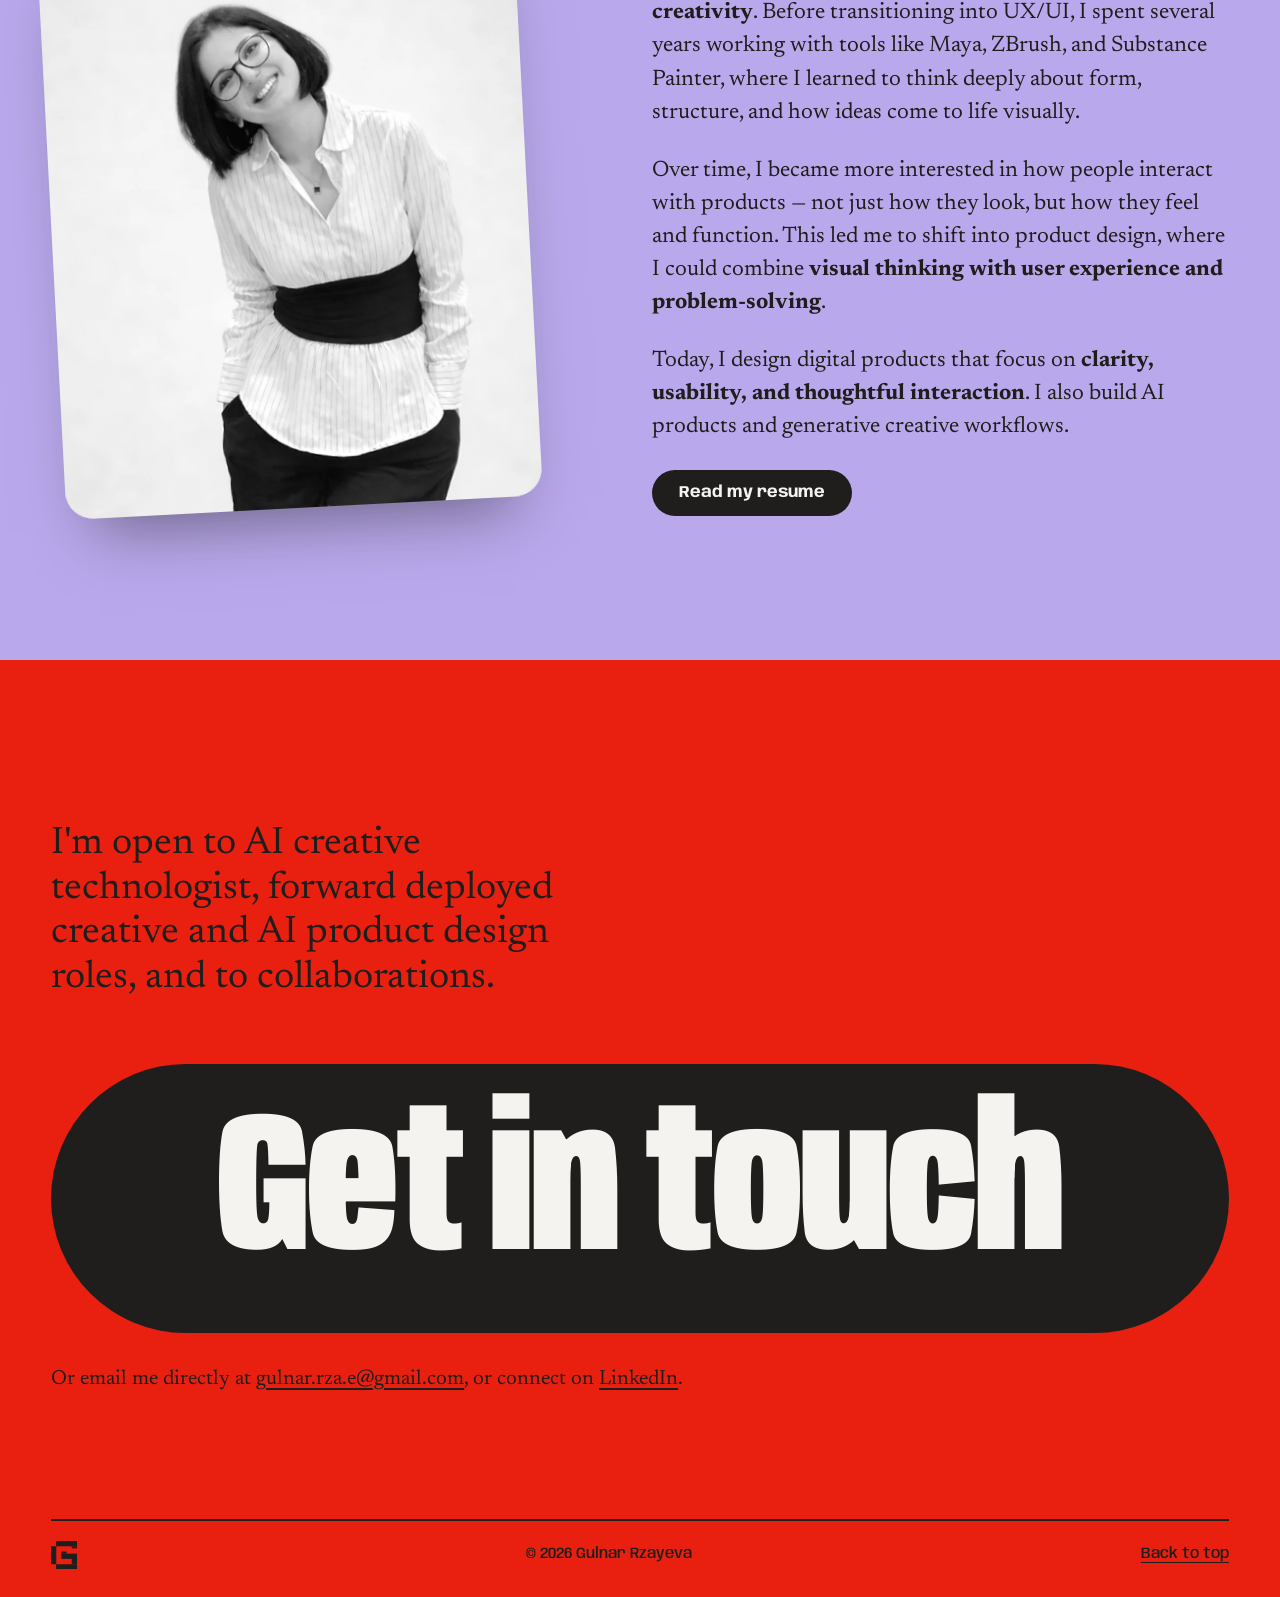
==== commit a82cfc4d: "Point the resume links at the Drive file All seven links referenced a local resume.pdf that was neve" ====
--- a/index.html
+++ b/index.html
@@ -39,7 +39,7 @@
     <a href="#about">About</a>
     <a href="#work">Work</a>
     <a href="/lab">Lab</a>
-    <a class="nav__resume" href="resume.pdf" target="_blank" rel="noopener">Resume</a>
+    <a class="nav__resume" href="https://drive.google.com/file/d/1JMRrcZ6kOjcxdwSe6khw986OlHi2BRX0/view" target="_blank" rel="noopener">Resume</a>
     <a class="pill" href="#contact">Contact</a>
   </nav>
 </header>
@@ -189,7 +189,7 @@
         <p>My journey into product design has been shaped by a strong foundation in <strong>3D design, visual storytelling, and creativity</strong>. Before transitioning into UX/UI, I spent several years working with tools like Maya, ZBrush, and Substance Painter, where I learned to think deeply about form, structure, and how ideas come to life visually.</p>
         <p>Over time, I became more interested in how people interact with products — not just how they look, but how they feel and function. This led me to shift into product design, where I could combine <strong>visual thinking with user experience and problem-solving</strong>.</p>
         <p>Today, I design digital products that focus on <strong>clarity, usability, and thoughtful interaction</strong>. I also build AI products and generative creative workflows.</p>
-        <a class="btn btn--dark" href="resume.pdf" target="_blank" rel="noopener">Read my resume</a>
+        <a class="btn btn--dark" href="https://drive.google.com/file/d/1JMRrcZ6kOjcxdwSe6khw986OlHi2BRX0/view" target="_blank" rel="noopener">Read my resume</a>
       </div>
     </div>
   </section>
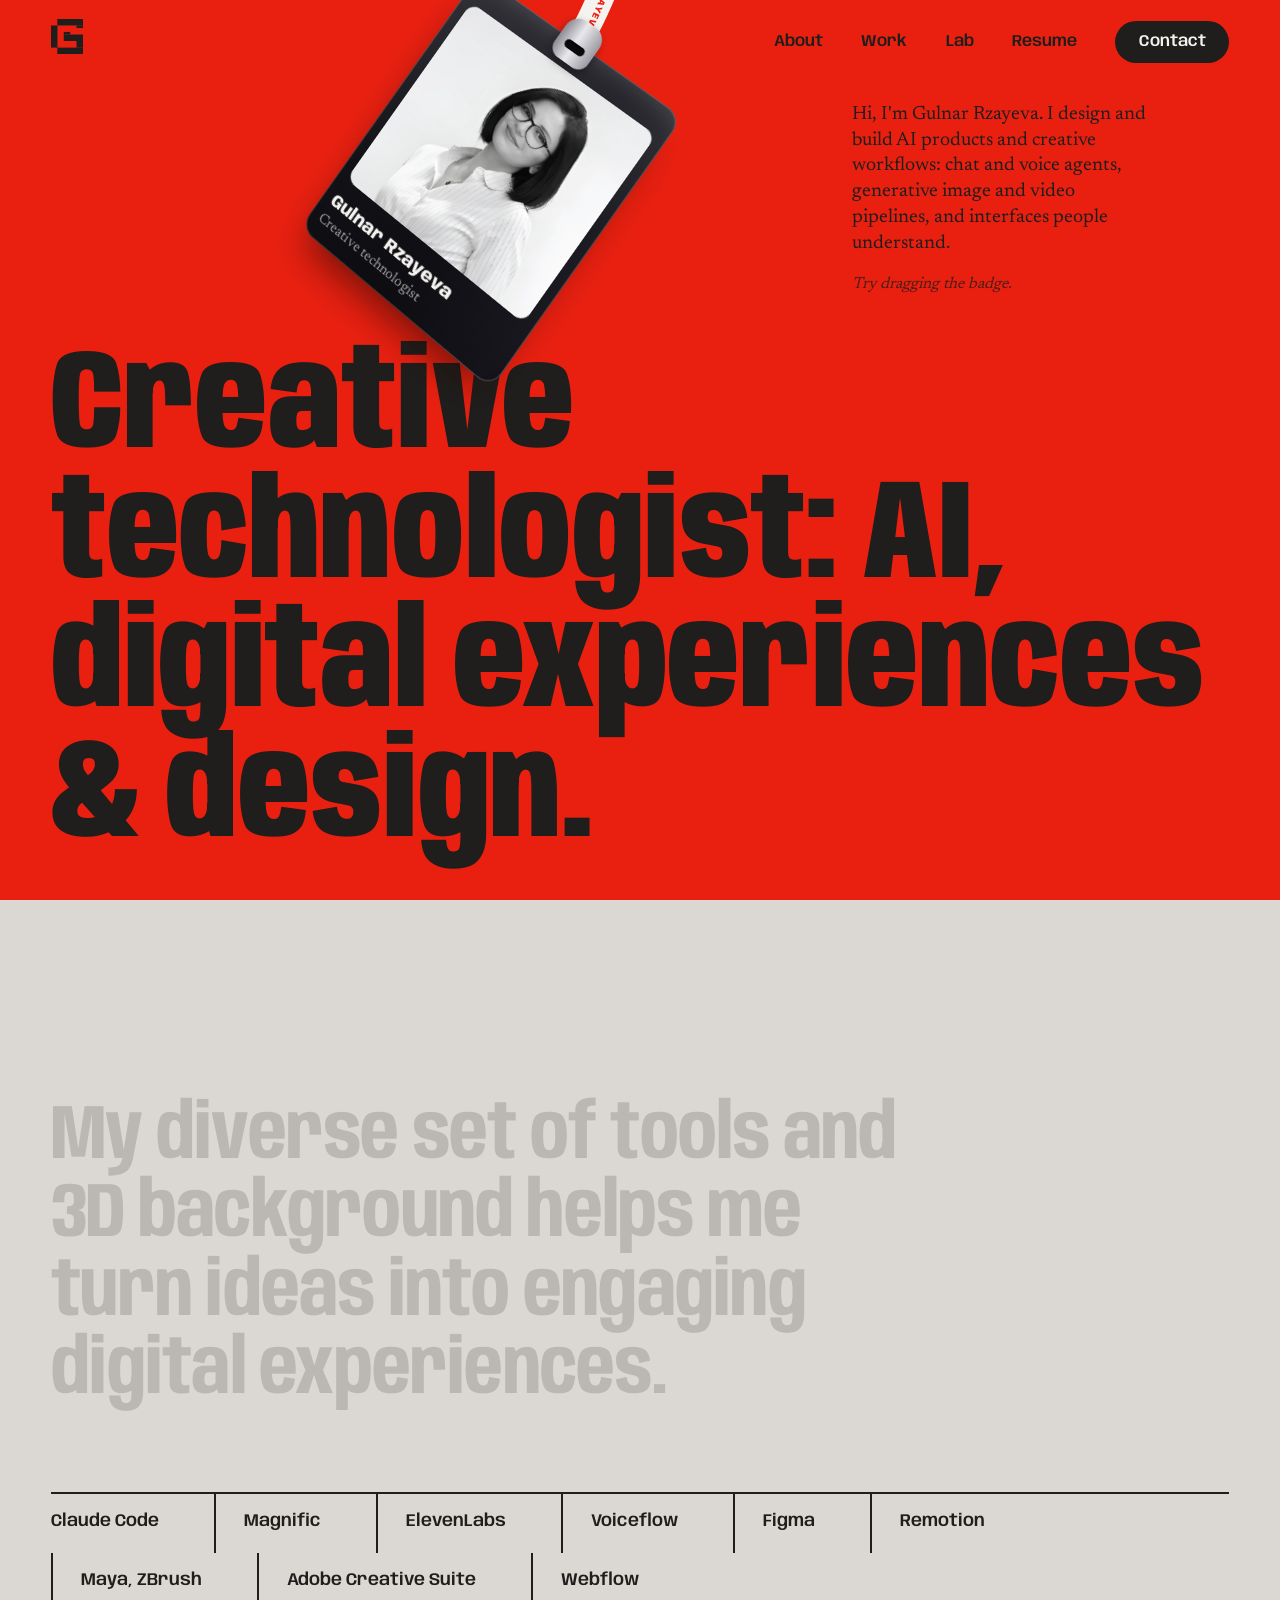
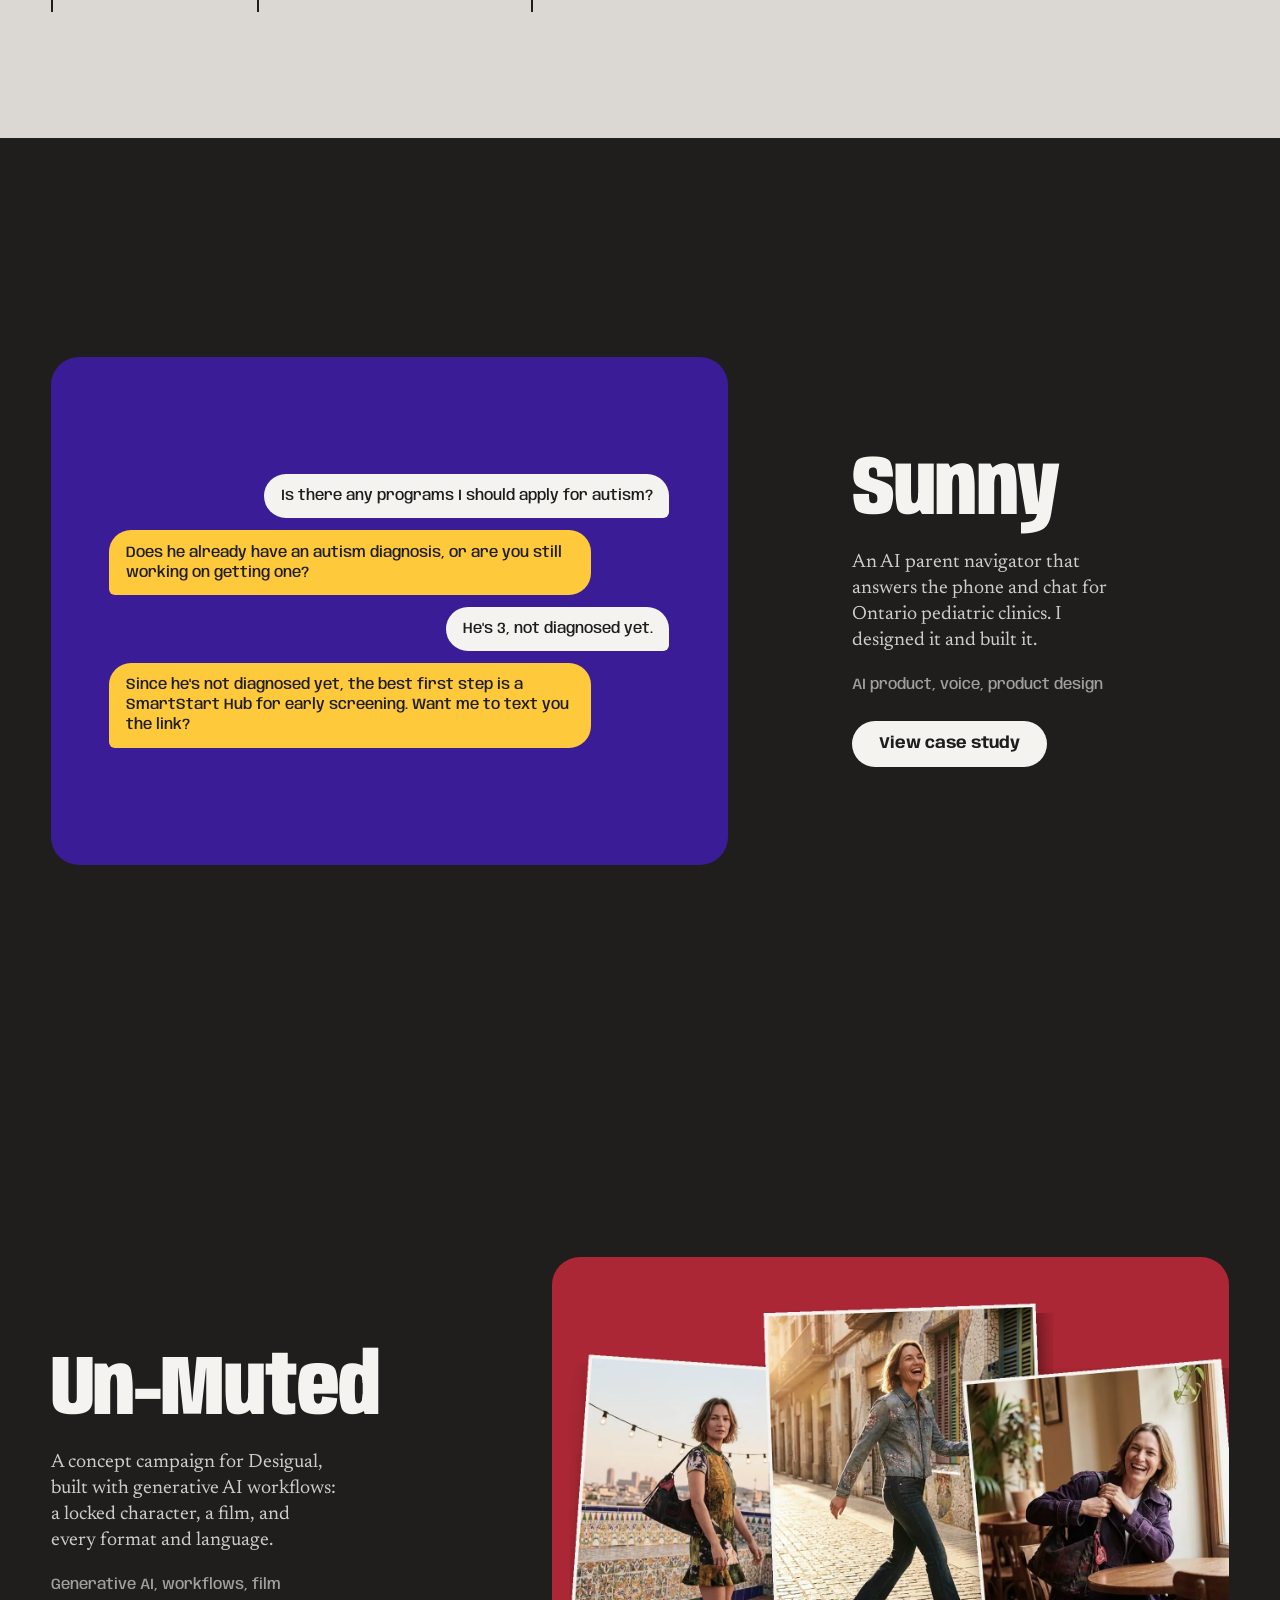
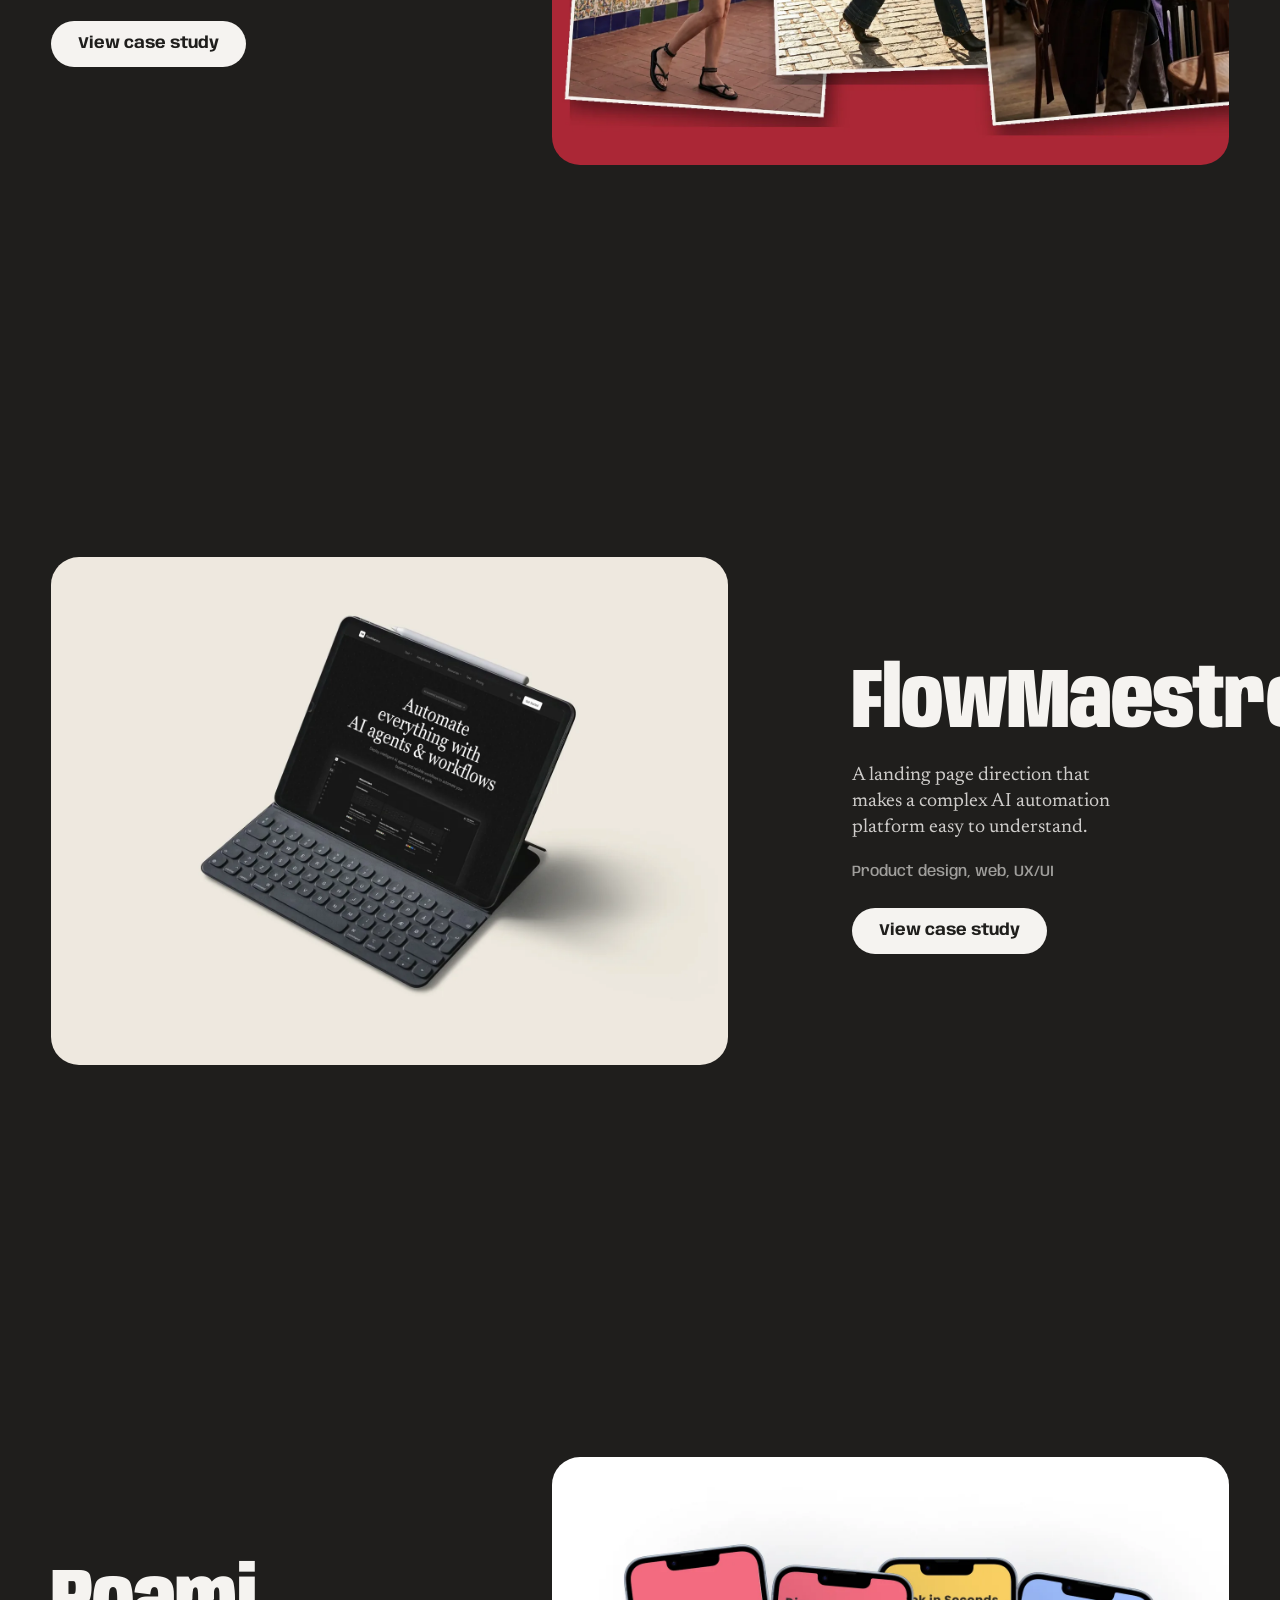
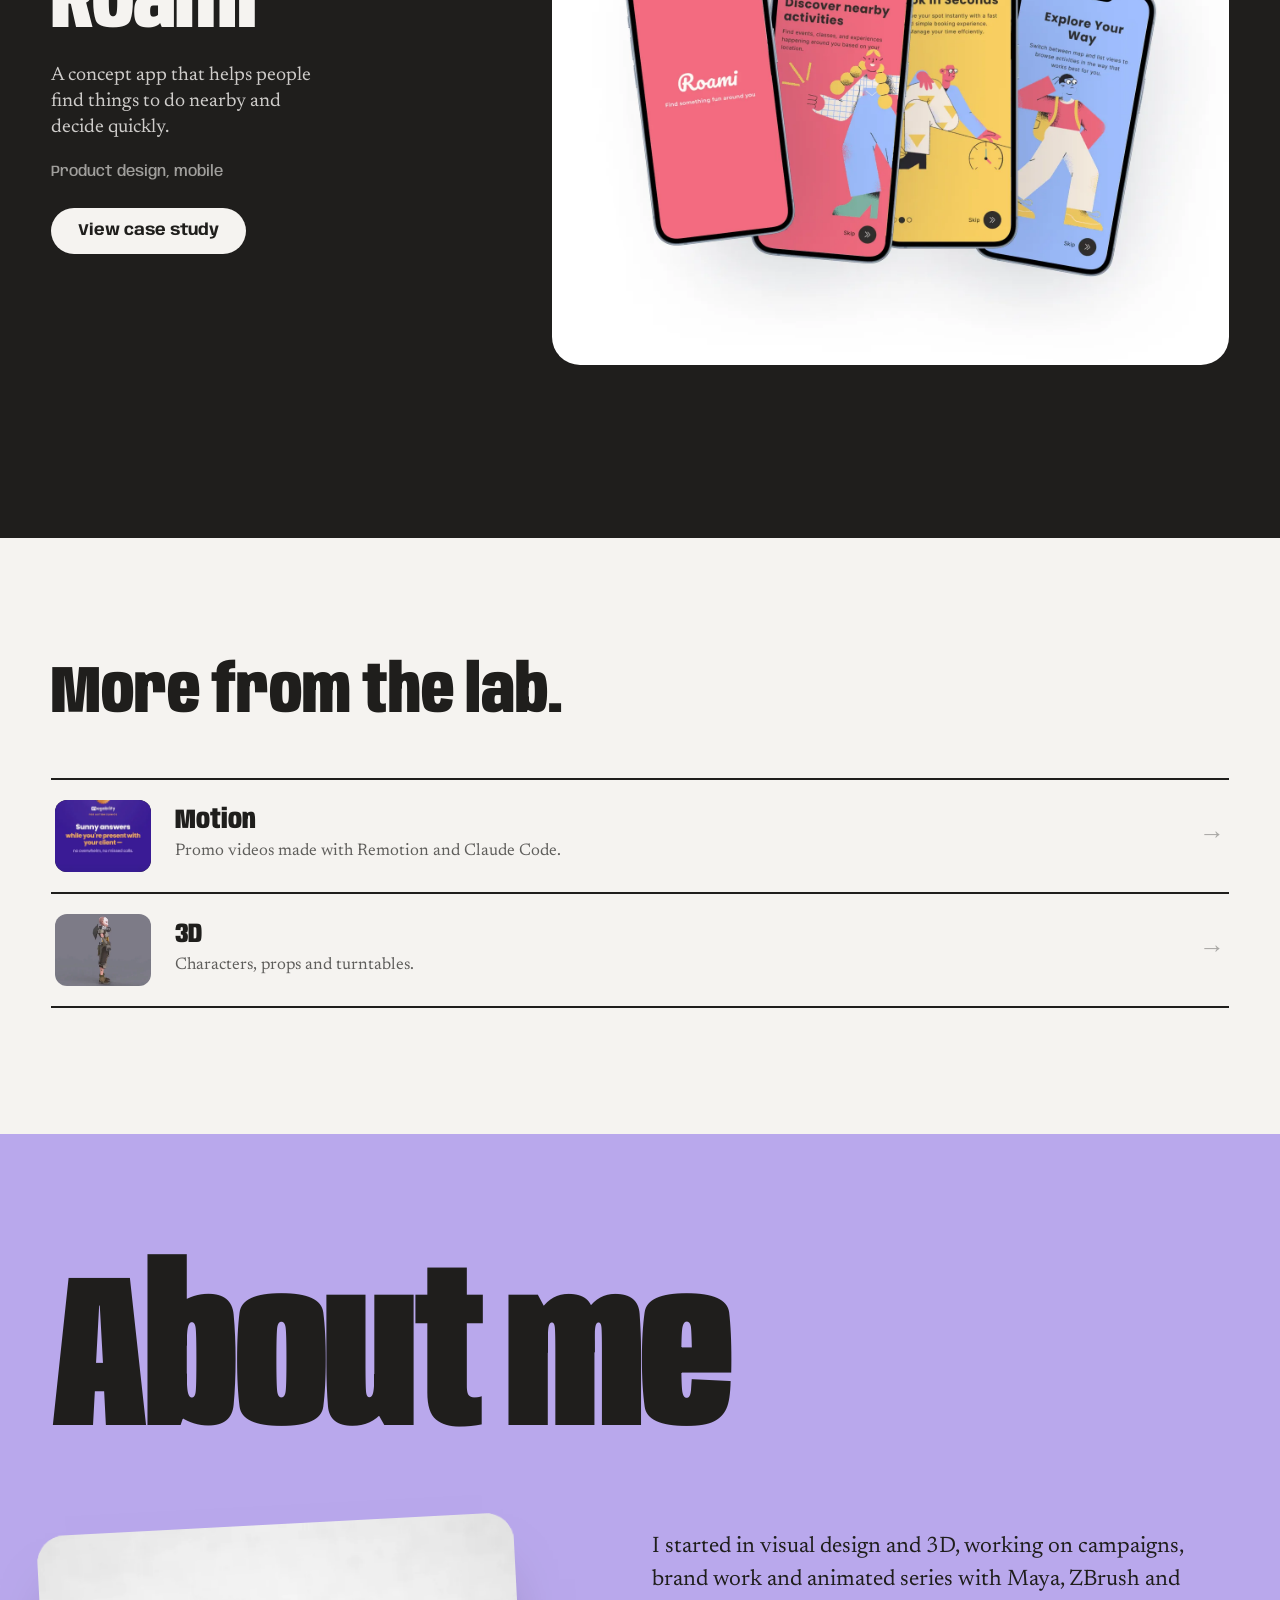
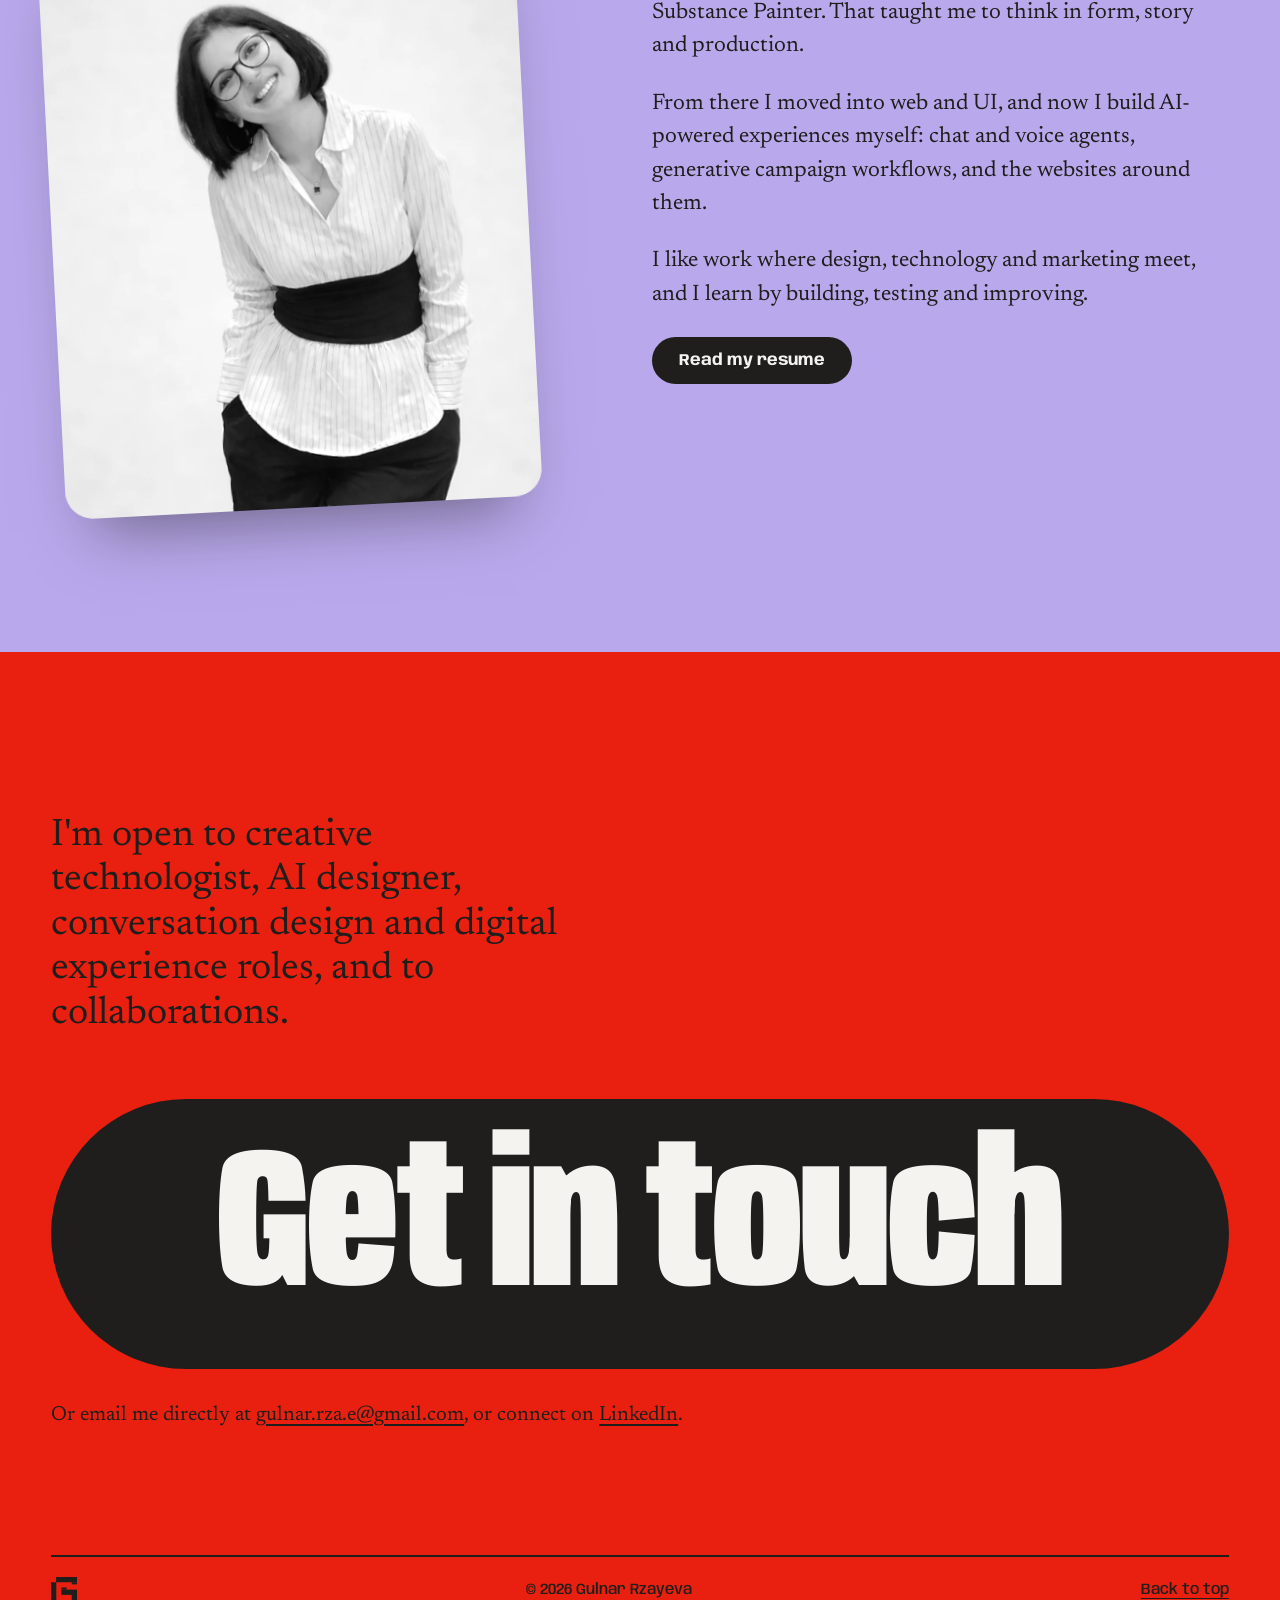
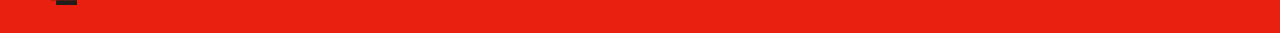
==== commit 1ab711db: "Update positioning and resume link" ====
--- a/index.html
+++ b/index.html
@@ -3,11 +3,11 @@
 <head>
   <meta charset="utf-8">
   <meta name="viewport" content="width=device-width, initial-scale=1">
-  <title>Gulnar Rzayeva | AI creative technologist and product designer</title>
-  <meta name="description" content="Gulnar Rzayeva is an AI creative technologist and product designer. Generative AI workflows, AI agents, UX/UI, motion and 3D.">
+  <title>Gulnar Rzayeva | Creative Technologist — AI, Digital Experiences &amp; Design</title>
+  <meta name="description" content="Gulnar Rzayeva is a creative technologist building AI-powered digital experiences: chat and voice agents, generative campaign workflows, websites, motion and 3D.">
   <meta name="theme-color" content="#E92010">
-  <meta property="og:title" content="Gulnar Rzayeva | AI creative technologist and product designer">
-  <meta property="og:description" content="AI creative technologist and product designer.">
+  <meta property="og:title" content="Gulnar Rzayeva | Creative Technologist — AI, Digital Experiences &amp; Design">
+  <meta property="og:description" content="Gulnar Rzayeva is a creative technologist building AI-powered digital experiences: chat and voice agents, generative campaign workflows, websites, motion and 3D.">
   <meta property="og:type" content="website">
   <link rel="icon" href="favicon.svg" type="image/svg+xml">
   <link rel="preload" href="assets/fonts/anybody.woff2" as="font" type="font/woff2" crossorigin>
@@ -39,7 +39,7 @@
     <a href="#about">About</a>
     <a href="#work">Work</a>
     <a href="/lab">Lab</a>
-    <a class="nav__resume" href="https://drive.google.com/file/d/1JMRrcZ6kOjcxdwSe6khw986OlHi2BRX0/view" target="_blank" rel="noopener">Resume</a>
+    <a class="nav__resume" href="https://drive.google.com/file/d/1k4H4BxttgQ-zsAg9xaU9Dh7pXxssgpgv/view" target="_blank" rel="noopener">Resume</a>
     <a class="pill" href="#contact">Contact</a>
   </nav>
 </header>
@@ -57,7 +57,7 @@
         <span class="badge__clip"></span>
         <div class="badge__body">
           <img src="assets/img/badge-photo.webp" alt="" width="900" height="860" draggable="false">
-          <p class="badge__name">Gulnar Rzayeva<span>AI creative technologist</span></p>
+          <p class="badge__name">Gulnar Rzayeva<span>Creative technologist</span></p>
           <span class="badge__shine"></span>
         </div>
       </div>
@@ -69,9 +69,10 @@
     </div>
 
     <h1 class="hero__title">
-      <span class="line"><span>AI creative</span></span>
-      <span class="line"><span>technologist &amp;</span></span>
-      <span class="line"><span>product designer.</span></span>
+      <span class="line"><span>Creative</span></span>
+      <span class="line"><span>technologist: AI,</span></span>
+      <span class="line"><span>digital experiences</span></span>
+      <span class="line"><span>&amp; design.</span></span>
     </h1>
   </section>
 
@@ -81,6 +82,7 @@
     <ul class="tools" aria-label="Tools I use">
       <li>Claude Code</li>
       <li>Magnific</li>
+      <li>ElevenLabs</li>
       <li>Voiceflow</li>
       <li>Figma</li>
       <li>Remotion</li>
@@ -186,17 +188,17 @@
         <img src="assets/img/about-portrait.webp" alt="Black and white portrait of Gulnar Rzayeva smiling, head tilted" width="973" height="1189" loading="lazy">
       </figure>
       <div class="about__copy">
-        <p>My journey into product design has been shaped by a strong foundation in <strong>3D design, visual storytelling, and creativity</strong>. Before transitioning into UX/UI, I spent several years working with tools like Maya, ZBrush, and Substance Painter, where I learned to think deeply about form, structure, and how ideas come to life visually.</p>
-        <p>Over time, I became more interested in how people interact with products — not just how they look, but how they feel and function. This led me to shift into product design, where I could combine <strong>visual thinking with user experience and problem-solving</strong>.</p>
-        <p>Today, I design digital products that focus on <strong>clarity, usability, and thoughtful interaction</strong>. I also build AI products and generative creative workflows.</p>
-        <a class="btn btn--dark" href="https://drive.google.com/file/d/1JMRrcZ6kOjcxdwSe6khw986OlHi2BRX0/view" target="_blank" rel="noopener">Read my resume</a>
+        <p>I started in visual design and 3D, working on campaigns, brand work and animated series with Maya, ZBrush and Substance Painter. That taught me to think in form, story and production.</p>
+        <p>From there I moved into web and UI, and now I build AI-powered experiences myself: chat and voice agents, generative campaign workflows, and the websites around them.</p>
+        <p>I like work where design, technology and marketing meet, and I learn by building, testing and improving.</p>
+        <a class="btn btn--dark" href="https://drive.google.com/file/d/1k4H4BxttgQ-zsAg9xaU9Dh7pXxssgpgv/view" target="_blank" rel="noopener">Read my resume</a>
       </div>
     </div>
   </section>
 
   <!-- CONTACT -->
   <section class="contact" id="contact" data-nav="light">
-    <p class="contact__lead">I'm open to AI creative technologist, forward deployed creative and AI product design roles, and to collaborations.</p>
+    <p class="contact__lead">I'm open to creative technologist, AI designer, conversation design and digital experience roles, and to collaborations.</p>
     <a class="cta" id="cta" href="#contactForm"><span>Get in touch</span></a>
     <dialog class="cmodal" id="contactModal" aria-labelledby="cmodalTitle">
       <form class="cform" id="contactForm" action="https://api.web3forms.com/submit" method="POST">
--- a/css/style.css
+++ b/css/style.css
@@ -164,6 +164,7 @@
 }
 .hero__title .line:nth-child(2) > span { --i: 1; }
 .hero__title .line:nth-child(3) > span { --i: 2; }
+.hero__title .line:nth-child(4) > span { --i: 3; }
 
 @keyframes rise {
   to { transform: translateY(0); font-stretch: 72%; }
@@ -988,10 +989,6 @@
 .case-block--chalk .graph img, .case-block--concrete .graph img { box-shadow: 0 0 0 1px rgba(31,30,28,.16); }
 .graph figcaption { margin-top: 10px; font: 600 .95rem/1 var(--display); font-stretch: 100%; opacity: .65; }
 
-.graph-row { display: grid; grid-template-columns: 1.5fr 1fr; gap: 20px; align-items: start; margin-top: clamp(40px, 7vh, 80px); }
-.graph-row .graph { margin: 0; }
-.graph-col { display: grid; gap: 20px; }
-.graph-col .graph { margin: 0; }
 
 .tip {
   margin-top: clamp(28px, 5vh, 48px); padding: 20px 24px; border-radius: 18px;
@@ -1019,15 +1016,6 @@
 @media (max-width: 1200px) { .vgrid--6 { grid-template-columns: repeat(3, minmax(0, 1fr)); } }
 @media (max-width: 700px)  { .vgrid--6 { grid-template-columns: repeat(2, minmax(0, 1fr)); } }
 
-.sites { display: grid; gap: clamp(56px, 10vh, 110px); margin-top: clamp(40px, 7vh, 80px); }
-.site { display: grid; grid-template-columns: repeat(12, minmax(0, 1fr)); column-gap: 24px; row-gap: 20px; align-items: start; }
-.site__imgs { grid-column: 1 / span 8; display: grid; grid-template-columns: 1.4fr 1fr; gap: 14px; }
-.site__imgs img { width: 100%; height: auto; border-radius: 14px; box-shadow: 0 0 0 1px rgba(31,30,28,.16); }
-.site__imgs img:last-child { align-self: end; }
-.site__text { grid-column: 9 / -1; }
-.site__text h3 { font: 860 clamp(2rem, 3.6vw, 3.6rem)/.92 var(--display); font-stretch: 70%; }
-.site__text p { margin-top: 1em; font: 400 1.2rem/1.42 var(--text); }
-.site__text .project__tags { color: rgba(31,30,28,.65); }
 
 .more { background: var(--chalk); color: var(--ink); padding: clamp(80px, 14vh, 160px) var(--gutter); }
 .more__title { font: 860 clamp(2.5rem, 5.2vw, 6rem)/.9 var(--display); font-stretch: 70%; margin-bottom: clamp(32px, 6vh, 64px); }
@@ -1057,9 +1045,7 @@
 
 @media (max-width: 900px) {
   .stills { grid-template-columns: repeat(2, minmax(0, 1fr)); }
-  .graph-row { grid-template-columns: 1fr; }
   .vgrid--3, .vgrid--5 { grid-template-columns: repeat(2, minmax(0, 1fr)); }
-  .site__imgs, .site__text { grid-column: 1 / -1; }
   .shots { grid-template-columns: 1fr; }
 }
 @media (max-width: 560px) {
@@ -1068,6 +1054,5 @@
   .lrow__thumb { width: 72px; height: 54px; }
   .lrow__text strong { font-size: 1.4rem; }
   .lrow__text span { font-size: .98rem; }
-  .site__imgs { grid-template-columns: 1fr; }
 }
 @media (prefers-reduced-motion: reduce) { .lrow, .lrow__go { transition: none; } }
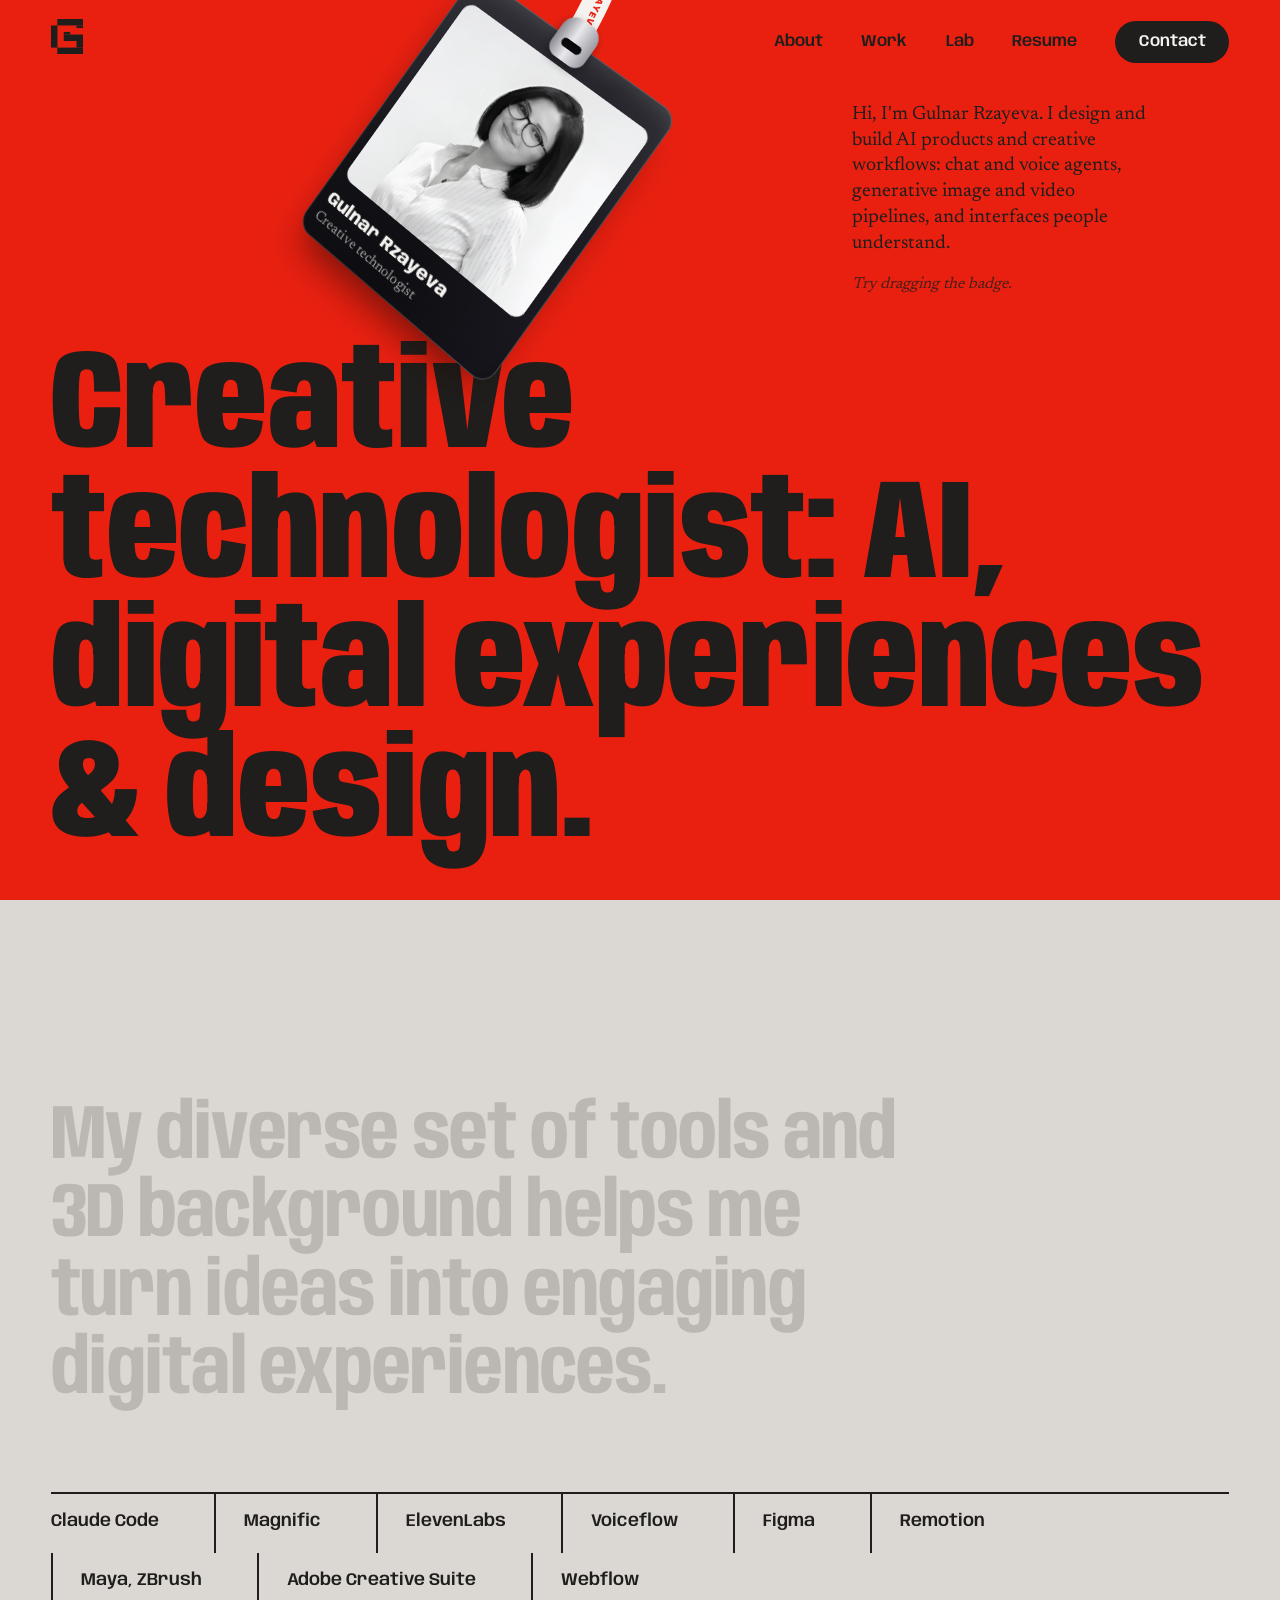
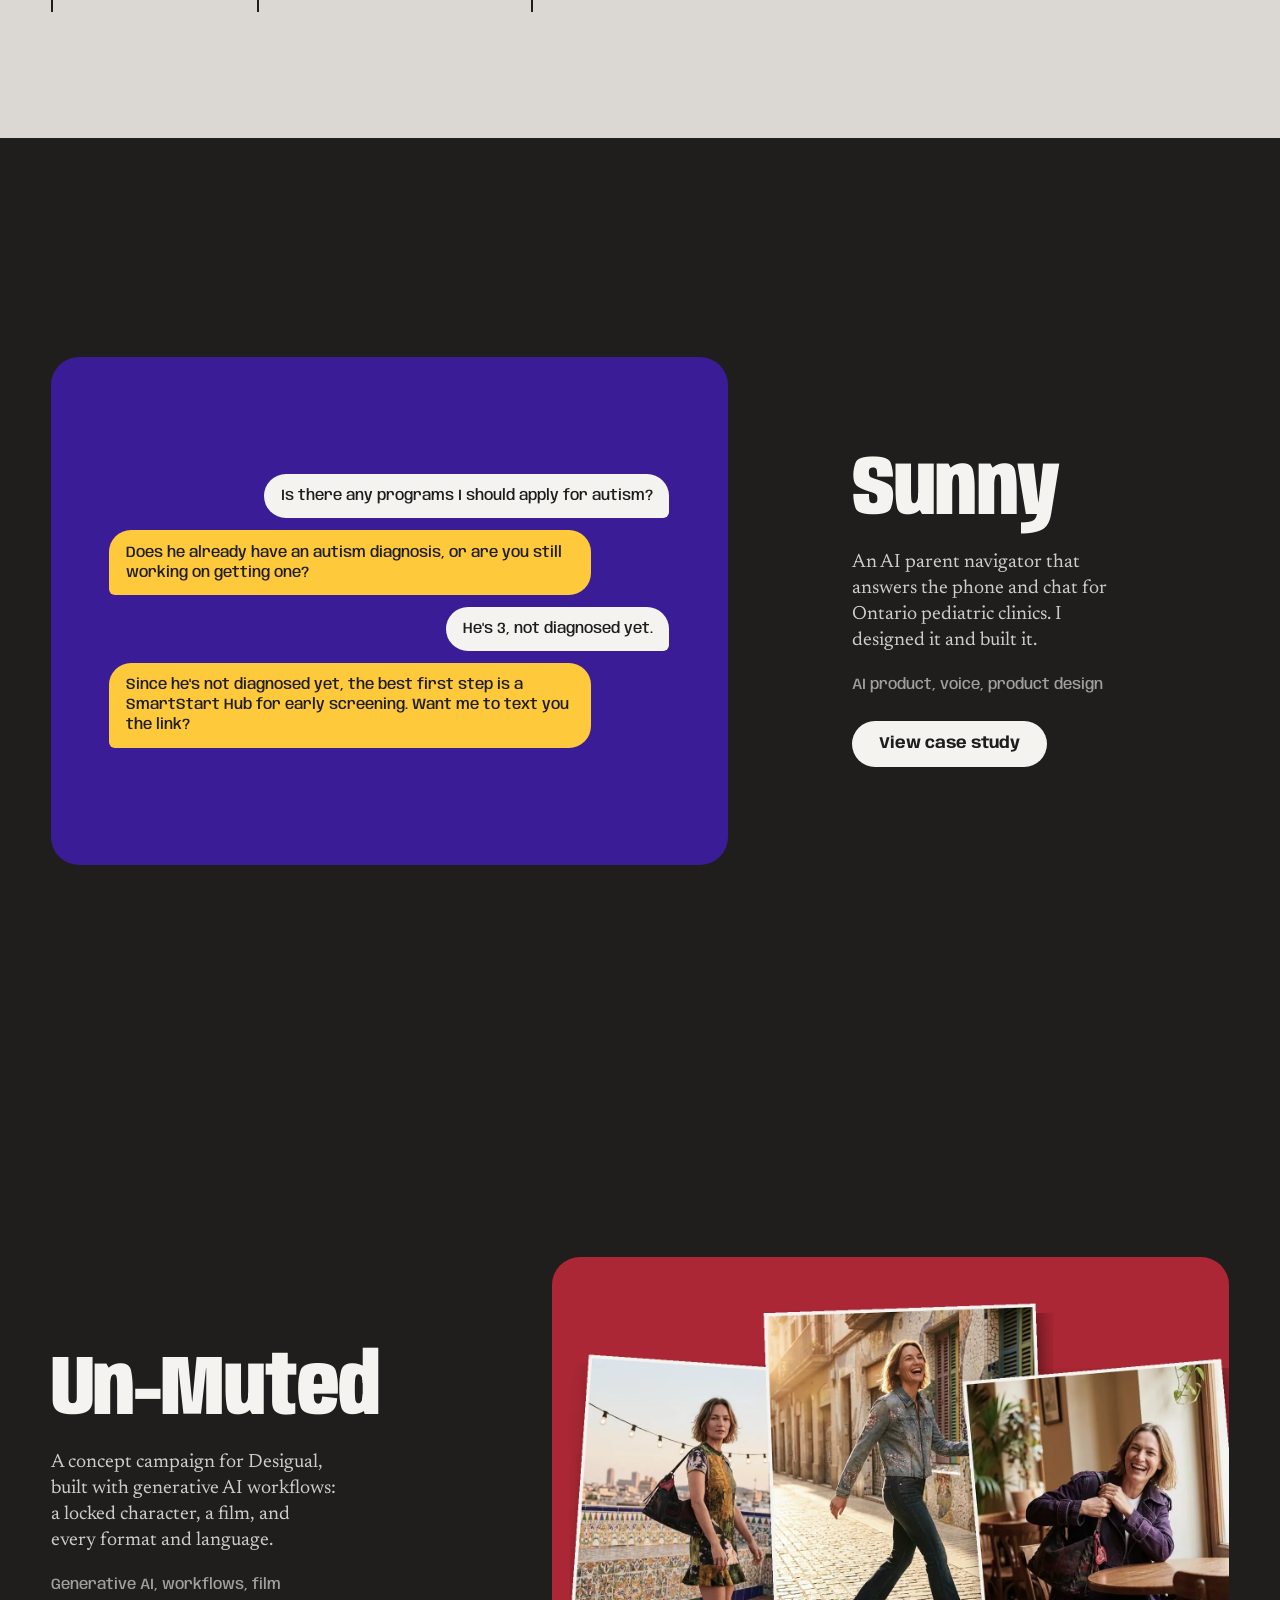
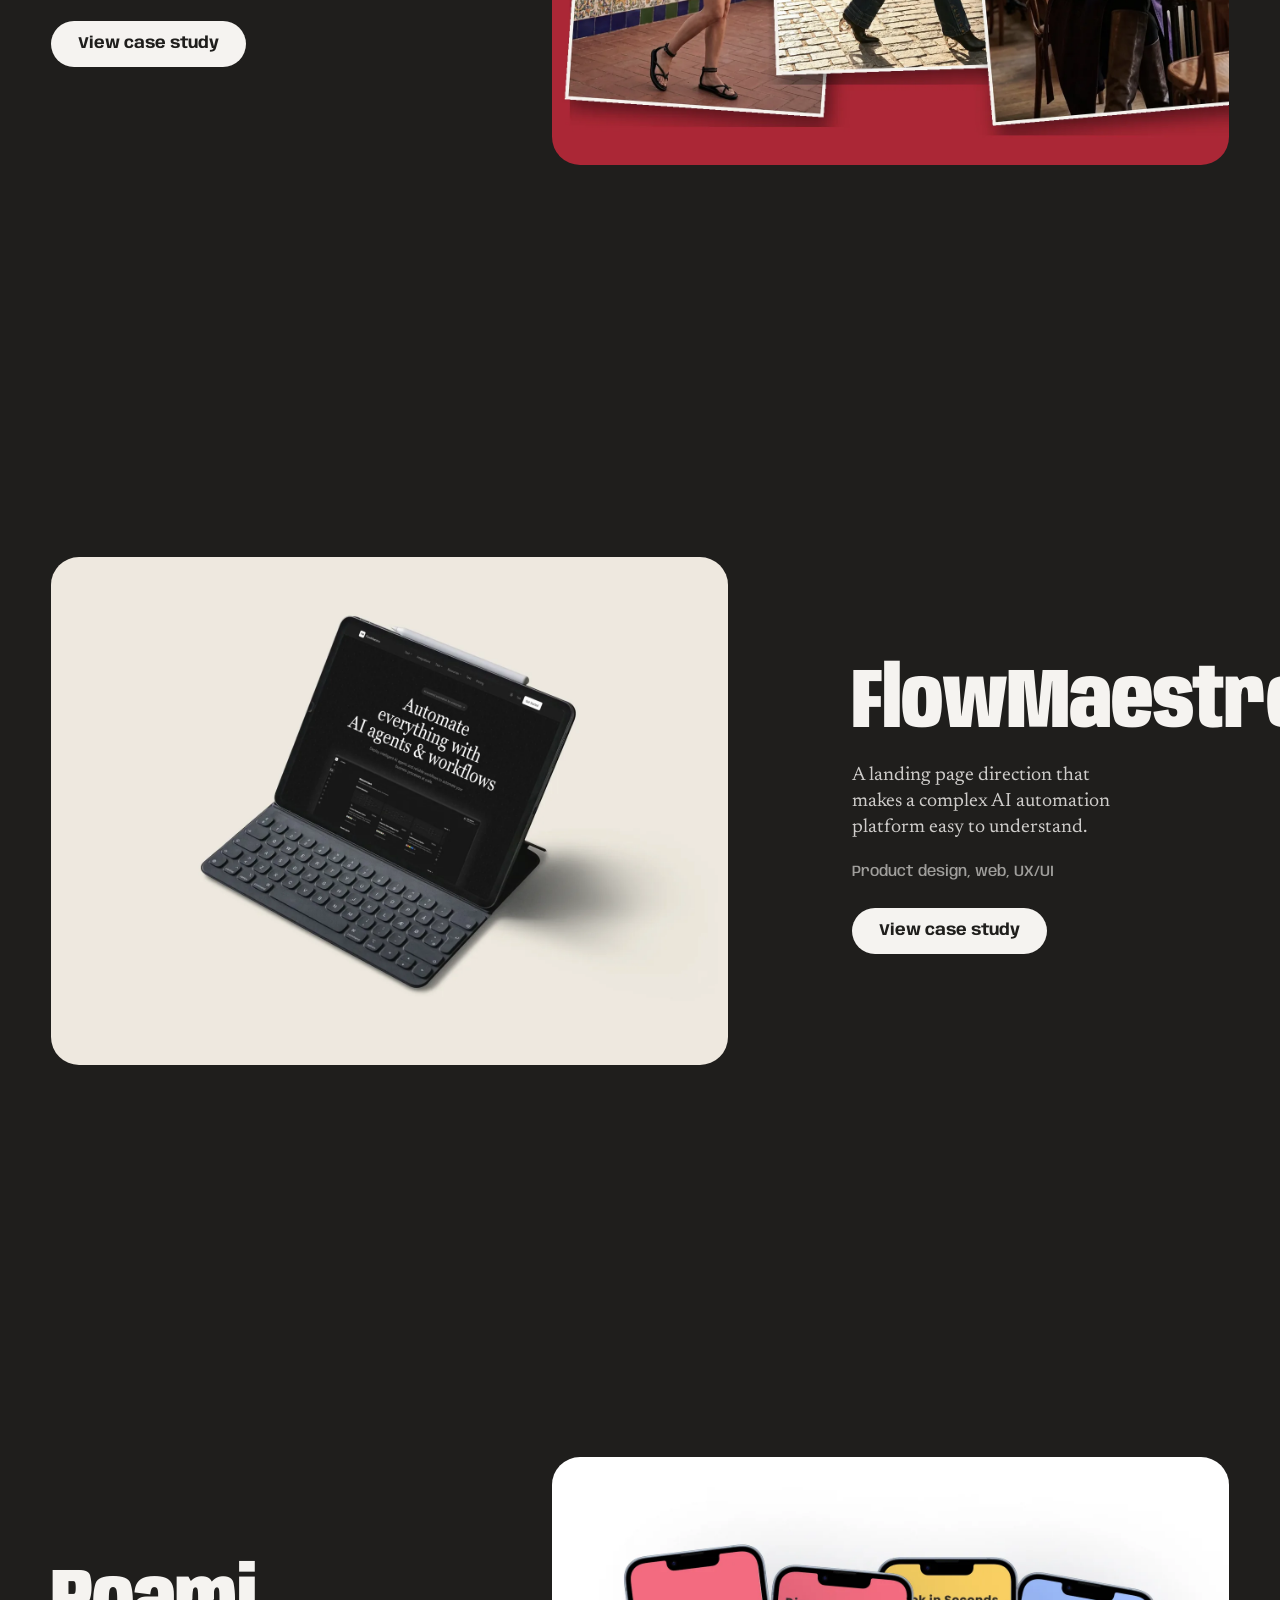
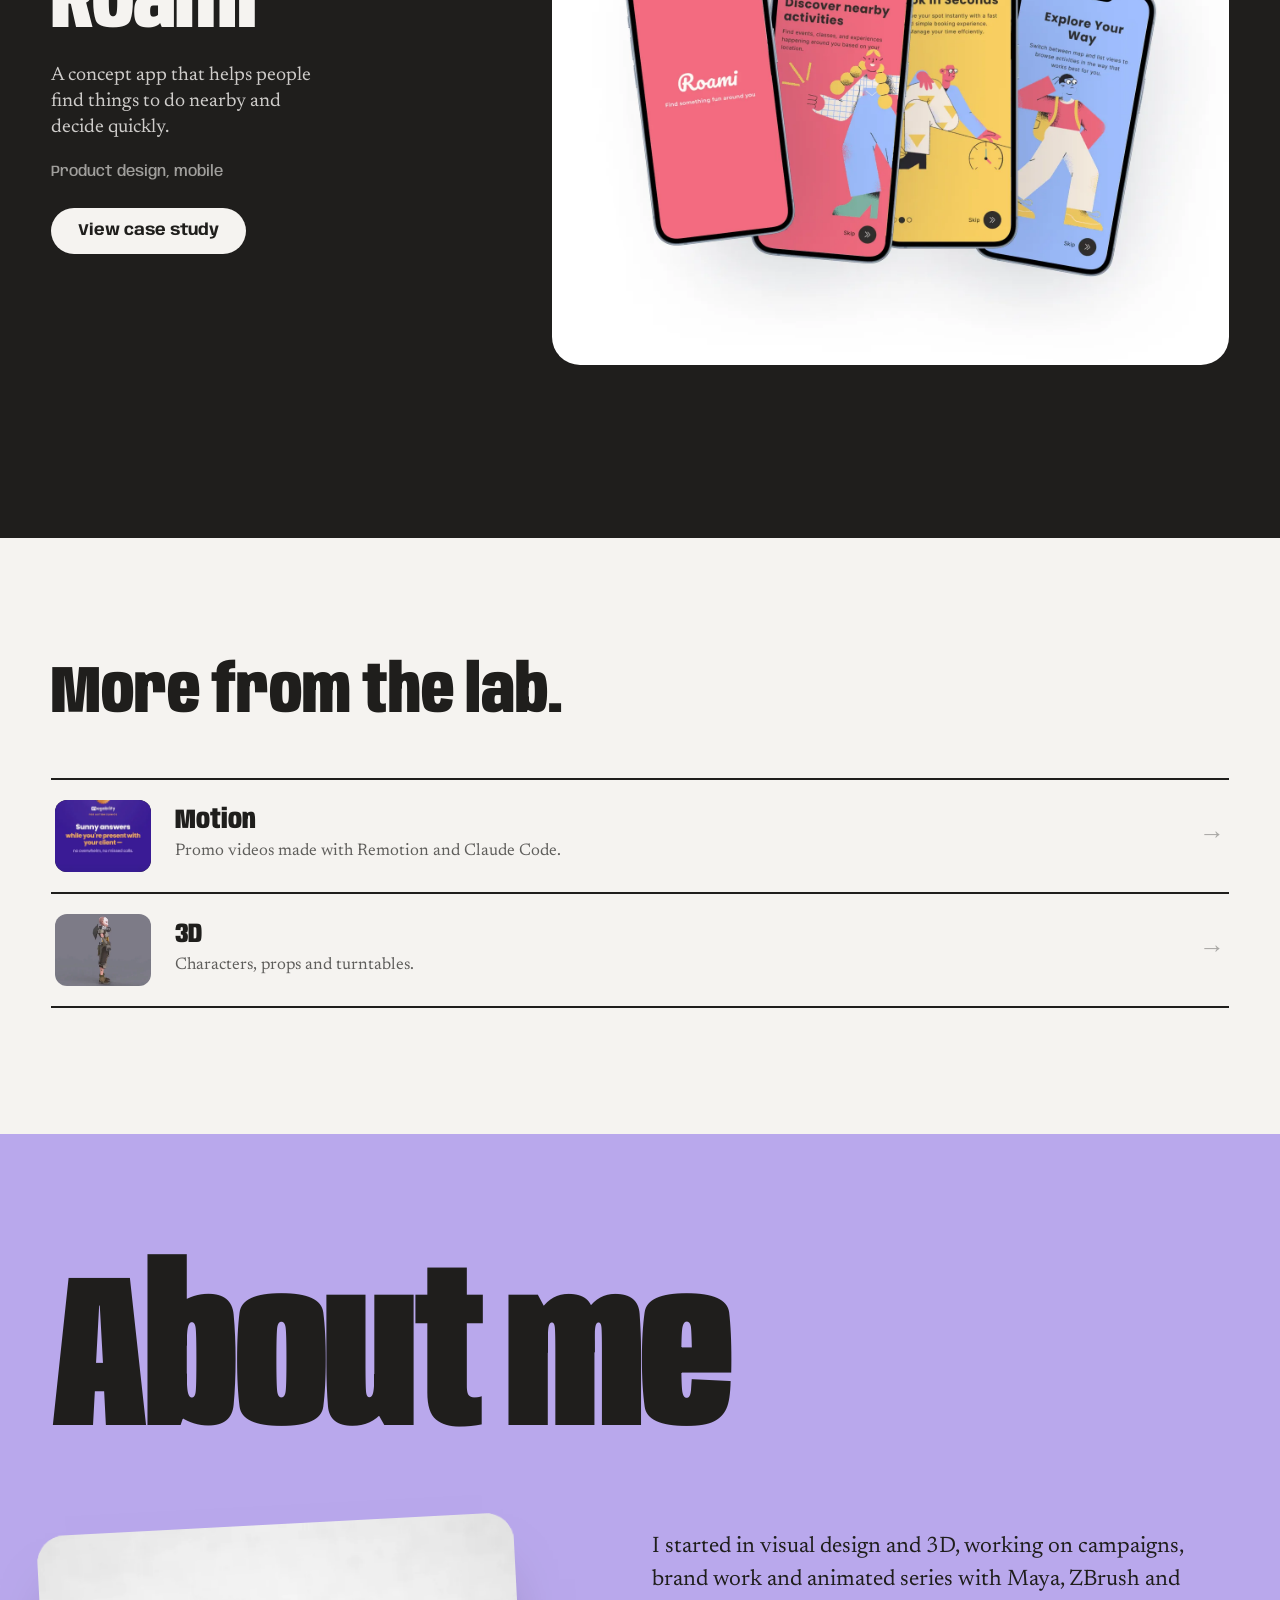
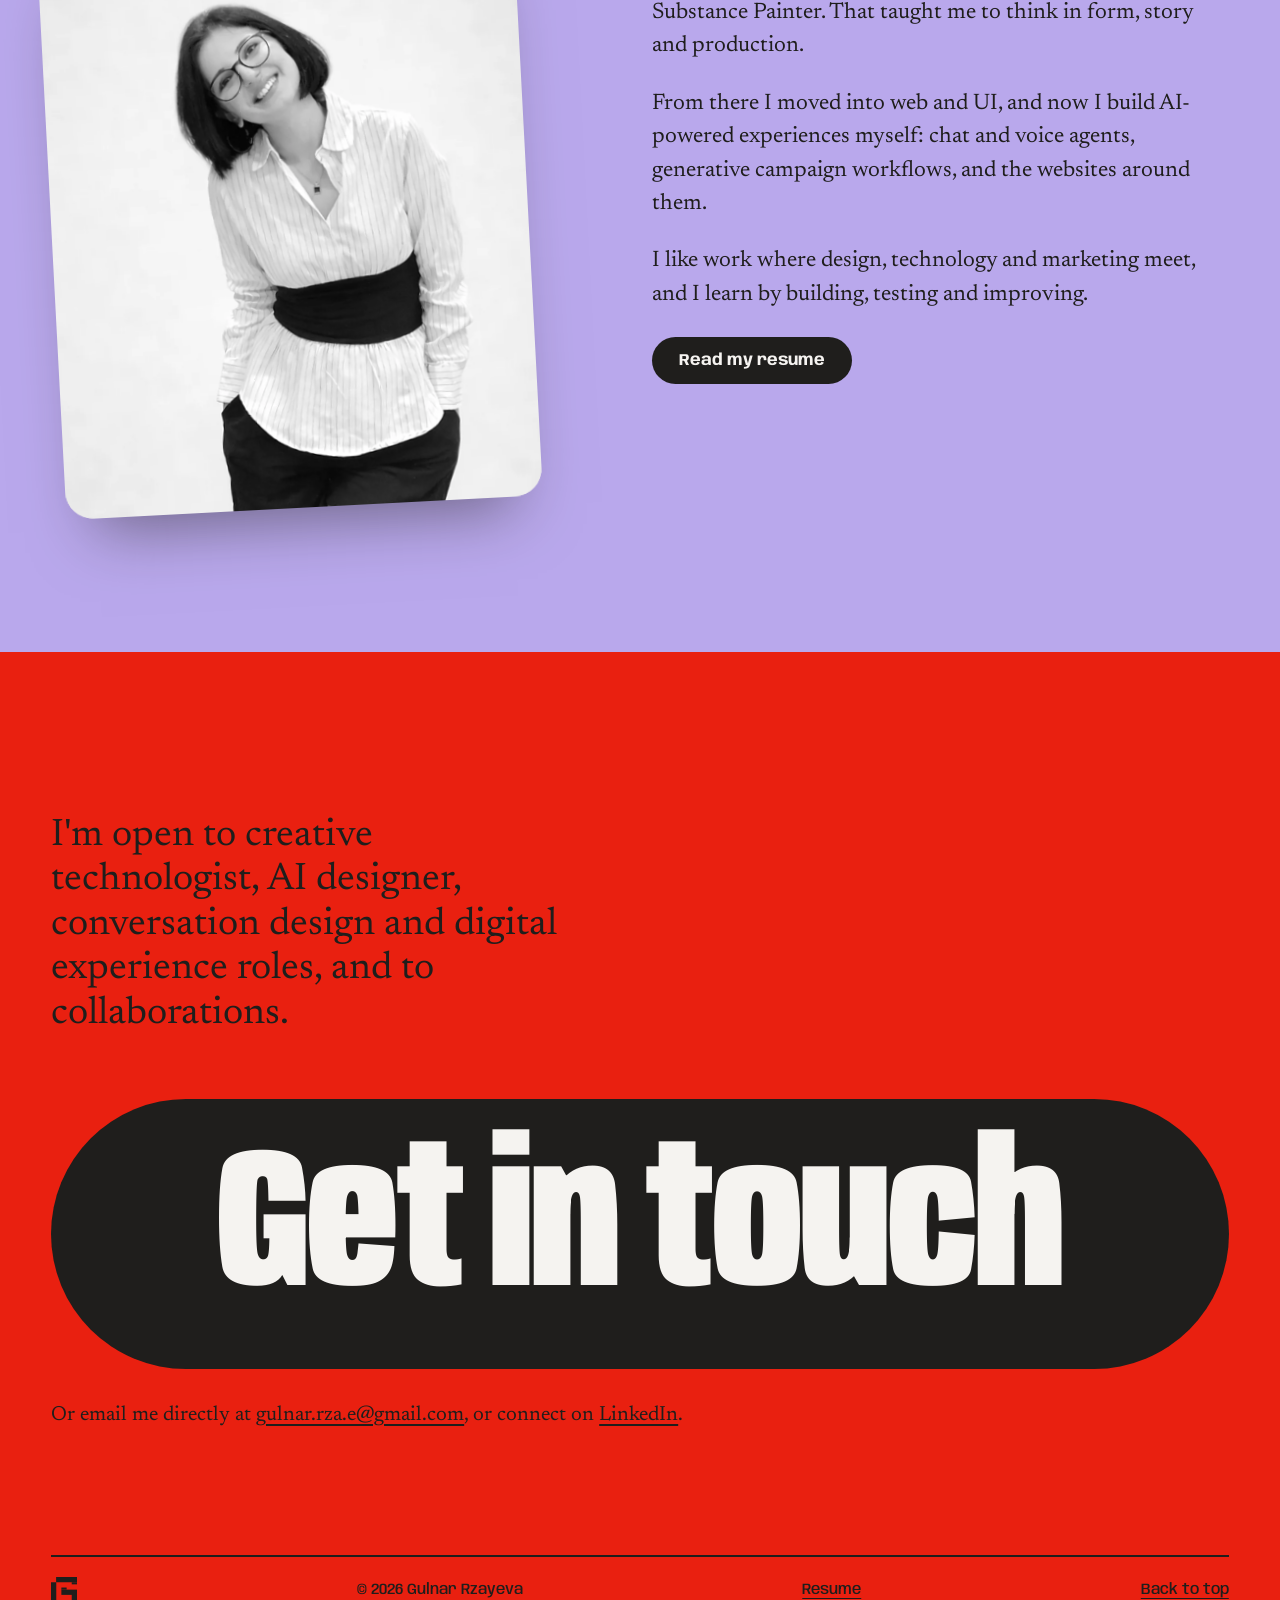
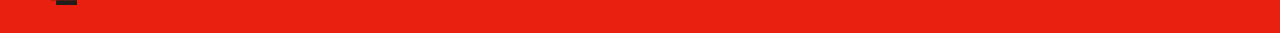
==== commit 02a9c3f4: "Add a Resume link to the footer on every page The nav Resume link is hidden below 760px, so it is un" ====
--- a/index.html
+++ b/index.html
@@ -232,6 +232,7 @@
     <footer class="footer">
       <svg viewBox="0 0 112.82 123.74" aria-hidden="true"><use href="#g"/></svg>
       <p>&copy; 2026 Gulnar Rzayeva</p>
+      <a class="footer__resume" href="https://drive.google.com/file/d/1k4H4BxttgQ-zsAg9xaU9Dh7pXxssgpgv/view" target="_blank" rel="noopener">Resume</a>
       <a href="#top">Back to top</a>
     </footer>
   </section>
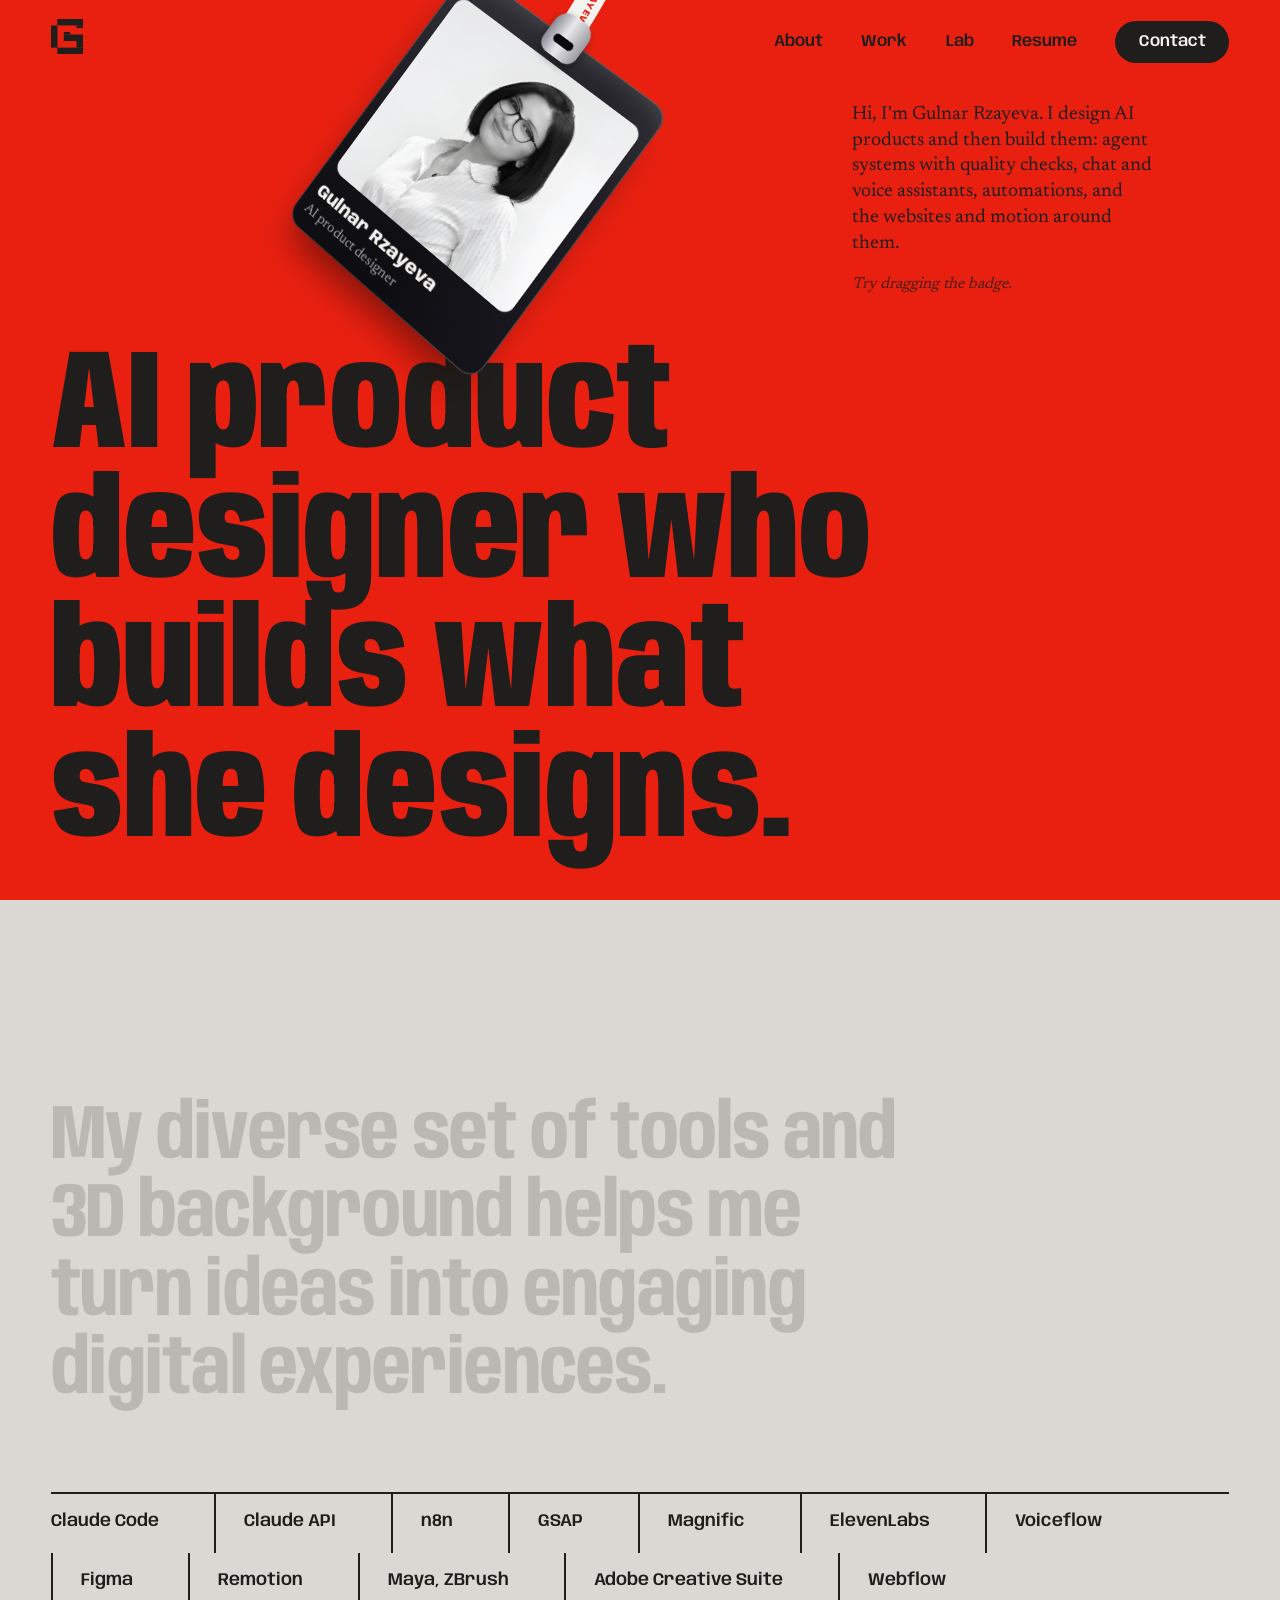
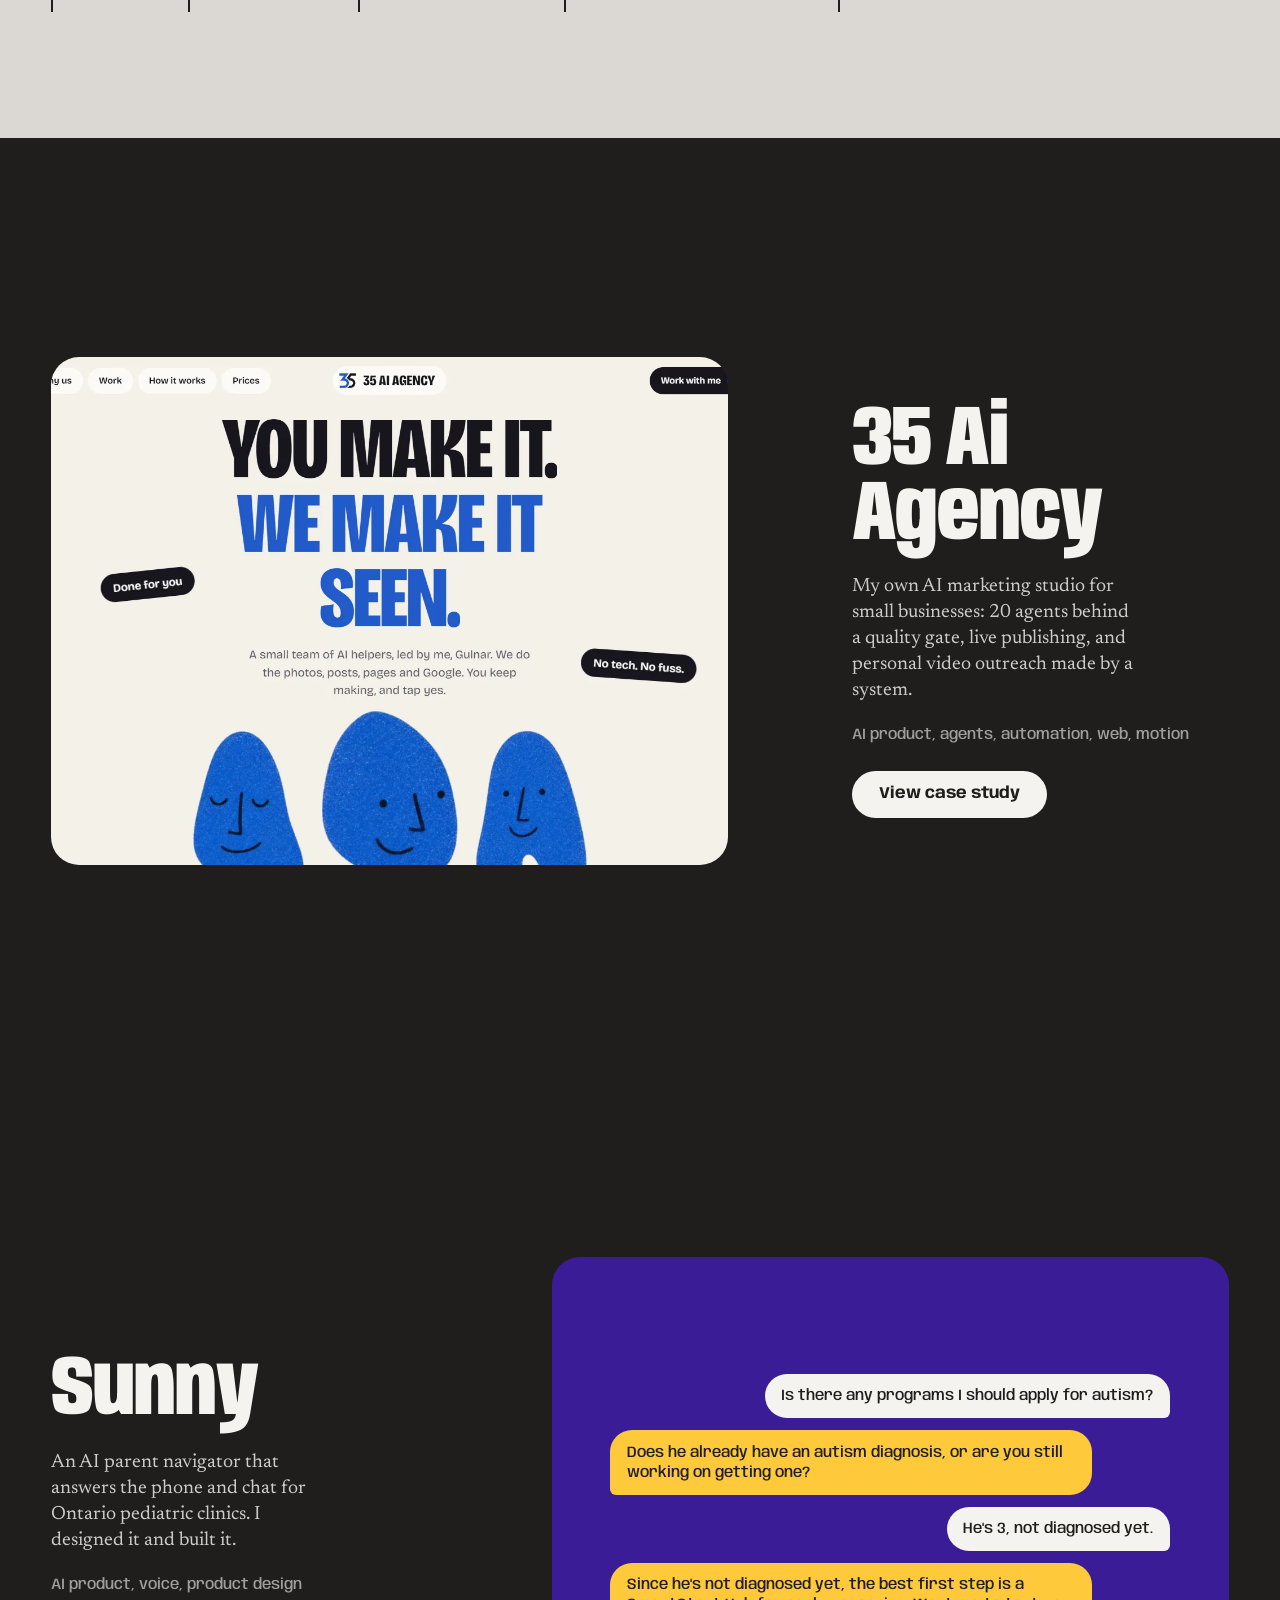
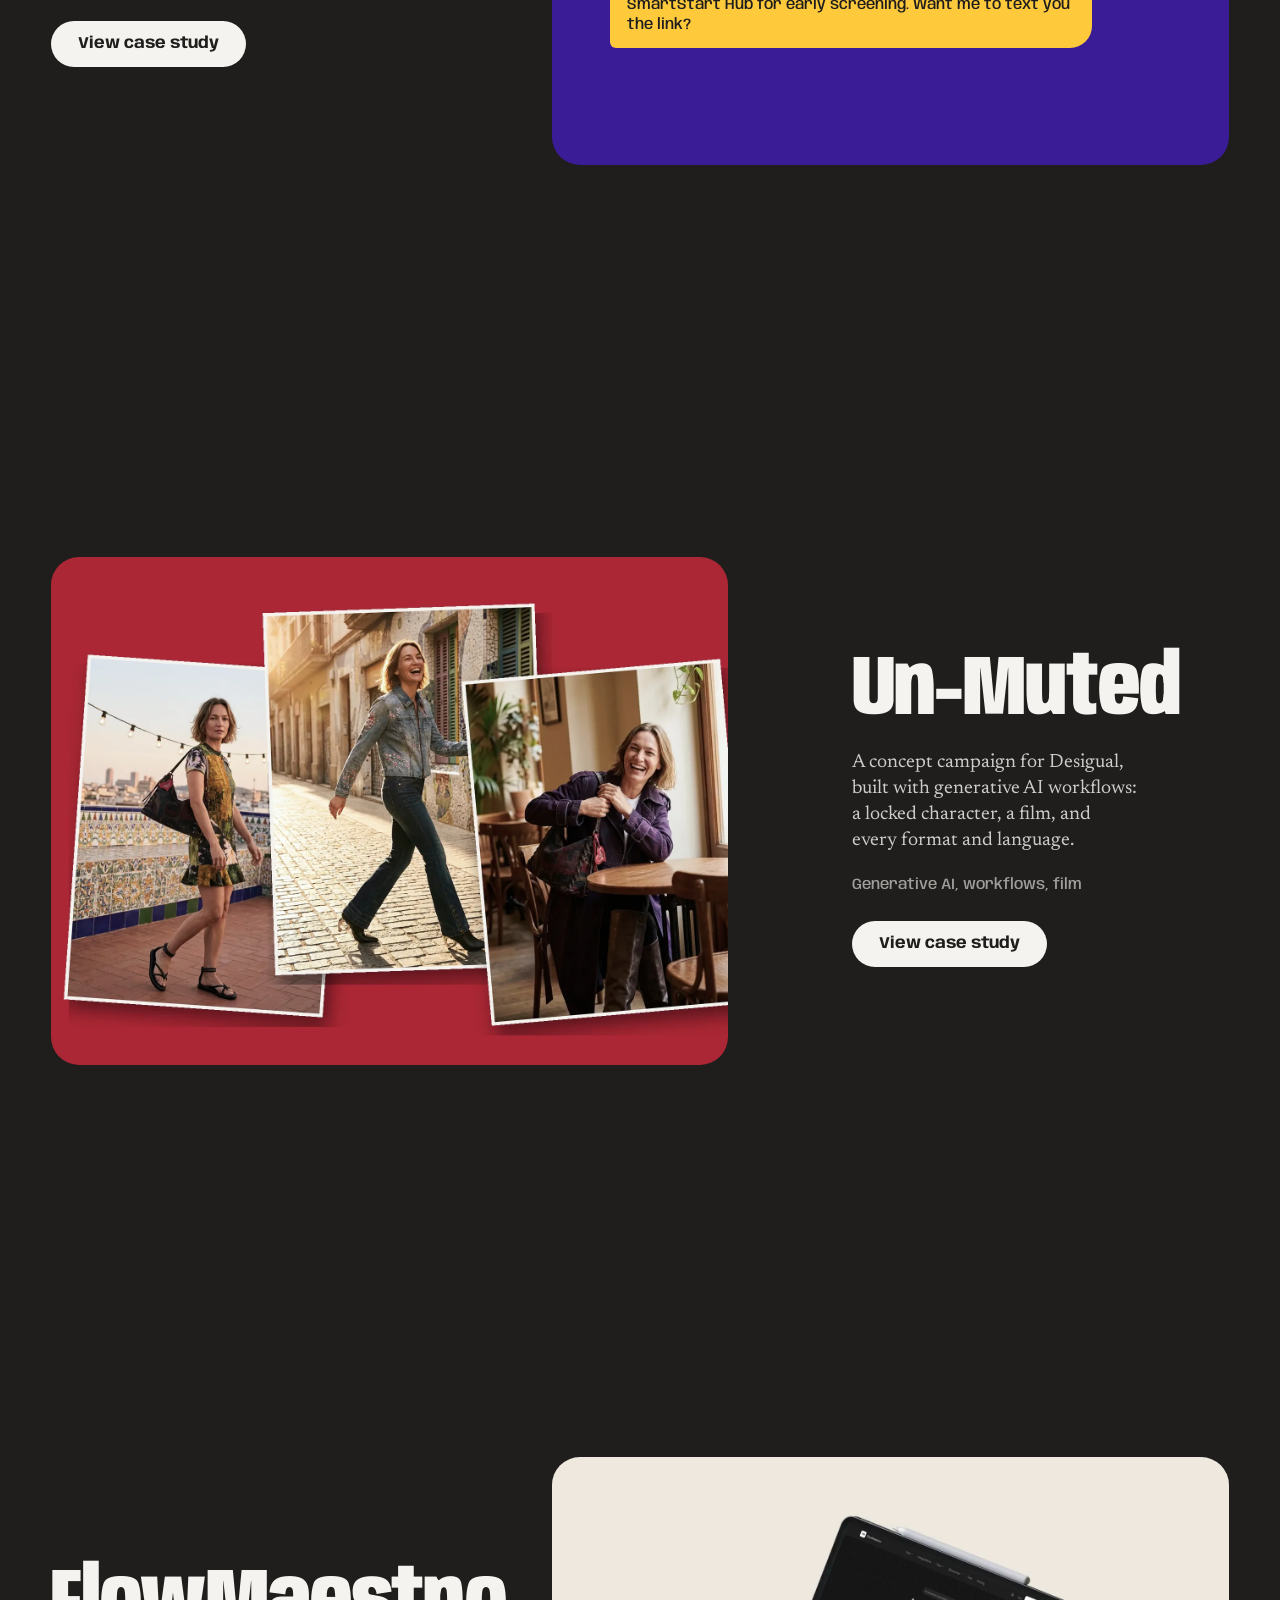
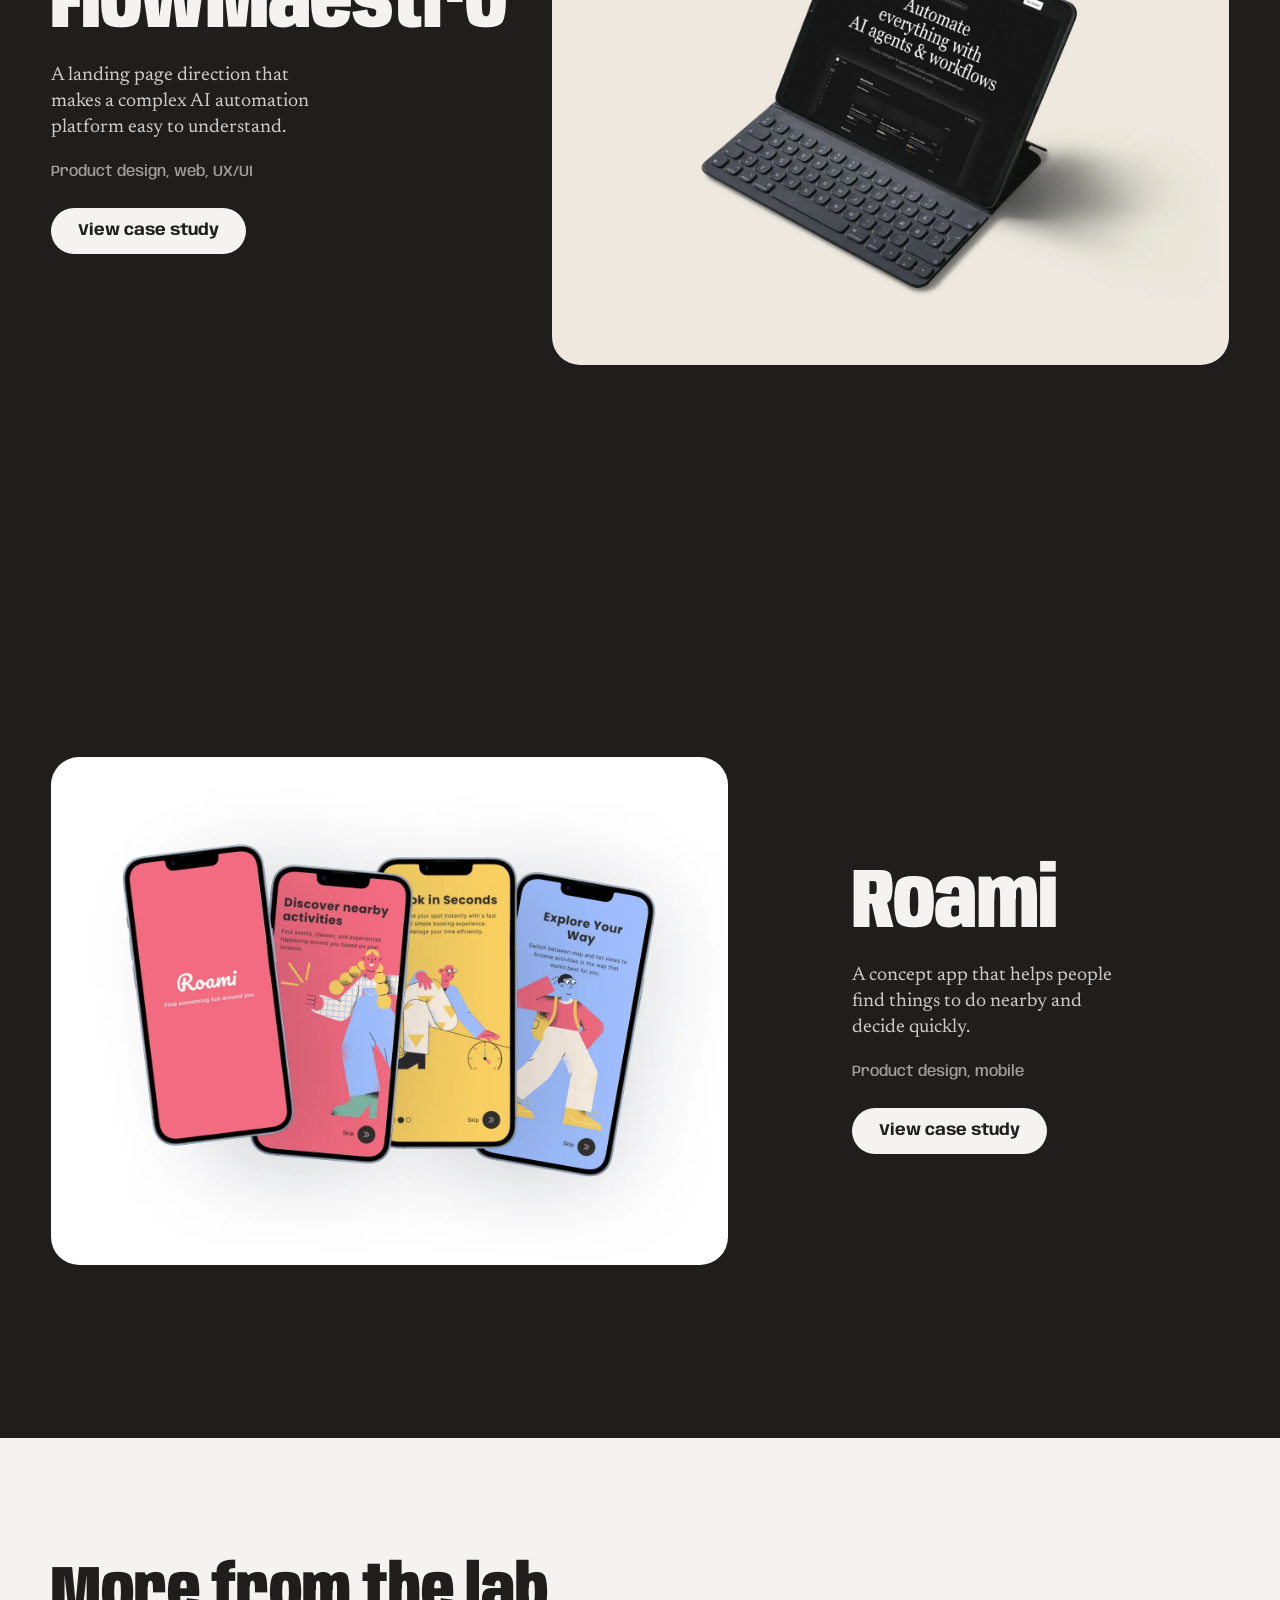
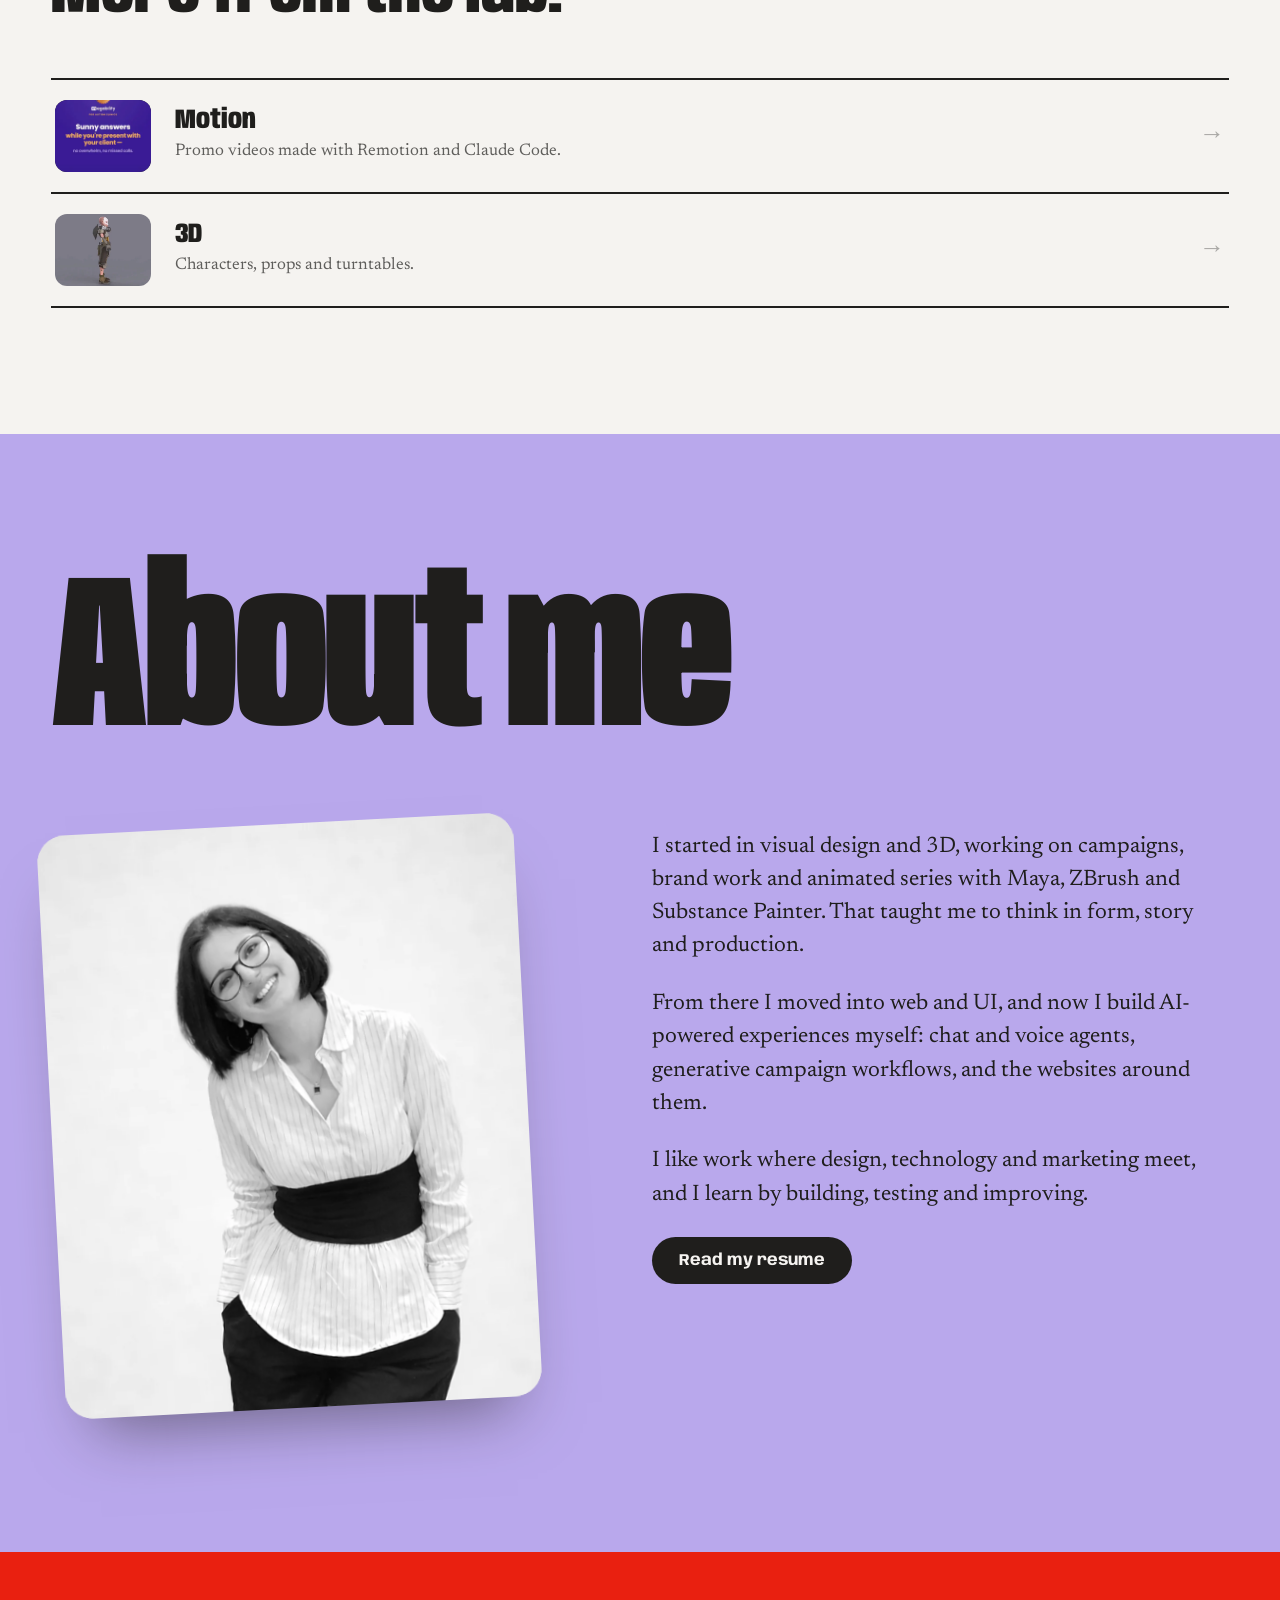
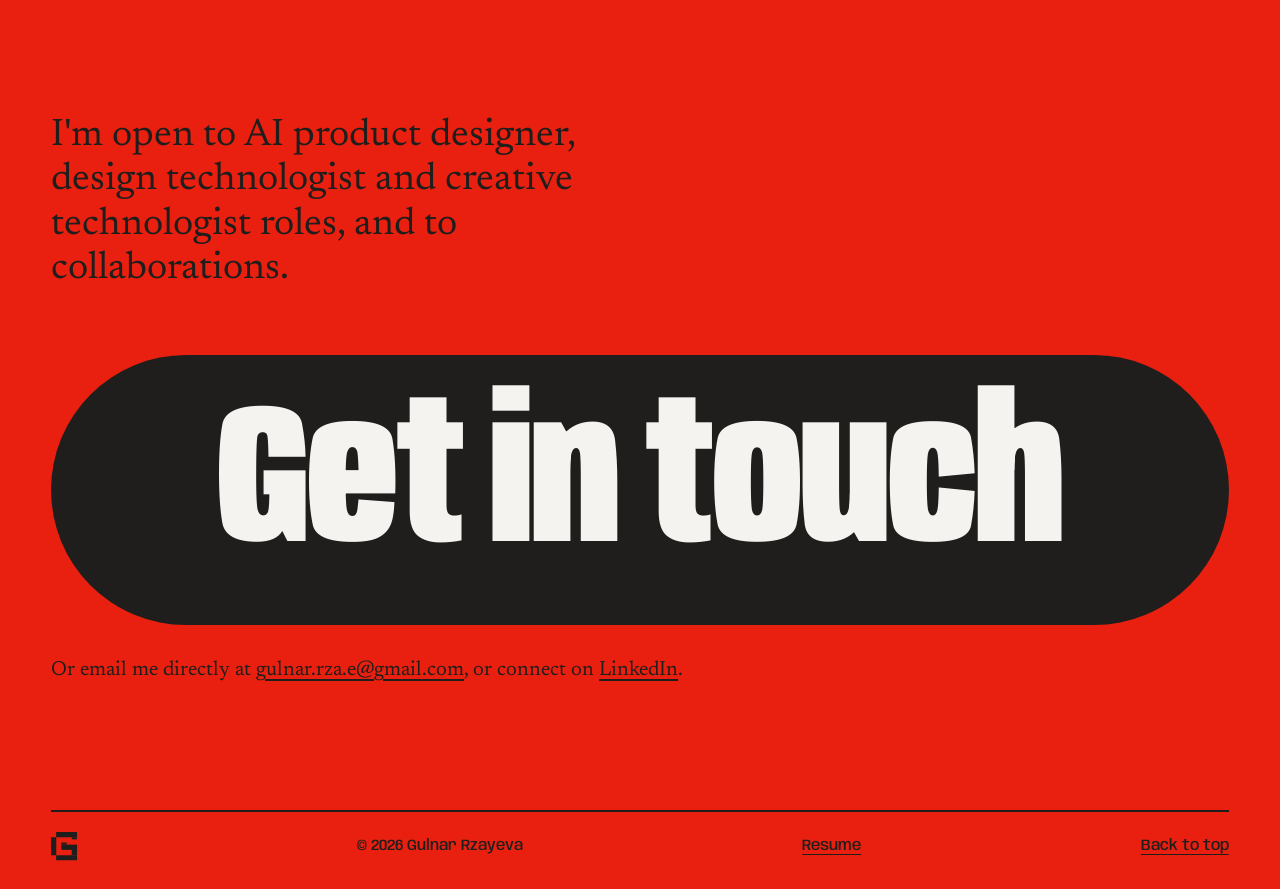
==== commit 57843917: "Reposition as AI product designer, add 35 Ai Agency case study, host resume PDF Co-Authored-By: Clau" ====
--- a/index.html
+++ b/index.html
@@ -3,11 +3,11 @@
 <head>
   <meta charset="utf-8">
   <meta name="viewport" content="width=device-width, initial-scale=1">
-  <title>Gulnar Rzayeva | Creative Technologist — AI, Digital Experiences &amp; Design</title>
-  <meta name="description" content="Gulnar Rzayeva is a creative technologist building AI-powered digital experiences: chat and voice agents, generative campaign workflows, websites, motion and 3D.">
+  <title>Gulnar Rzayeva | AI Product Designer &amp; Creative Technologist</title>
+  <meta name="description" content="Gulnar Rzayeva is an AI product designer and creative technologist who designs and builds AI products: agent systems, chat and voice assistants, automations, websites and motion.">
   <meta name="theme-color" content="#E92010">
-  <meta property="og:title" content="Gulnar Rzayeva | Creative Technologist — AI, Digital Experiences &amp; Design">
-  <meta property="og:description" content="Gulnar Rzayeva is a creative technologist building AI-powered digital experiences: chat and voice agents, generative campaign workflows, websites, motion and 3D.">
+  <meta property="og:title" content="Gulnar Rzayeva | AI Product Designer &amp; Creative Technologist">
+  <meta property="og:description" content="Gulnar Rzayeva is an AI product designer and creative technologist who designs and builds AI products: agent systems, chat and voice assistants, automations, websites and motion.">
   <meta property="og:type" content="website">
   <link rel="icon" href="favicon.svg" type="image/svg+xml">
   <link rel="preload" href="assets/fonts/anybody.woff2" as="font" type="font/woff2" crossorigin>
@@ -39,7 +39,7 @@
     <a href="#about">About</a>
     <a href="#work">Work</a>
     <a href="/lab">Lab</a>
-    <a class="nav__resume" href="https://drive.google.com/file/d/1k4H4BxttgQ-zsAg9xaU9Dh7pXxssgpgv/view" target="_blank" rel="noopener">Resume</a>
+    <a class="nav__resume" href="/resume.pdf" target="_blank" rel="noopener">Resume</a>
     <a class="pill" href="#contact">Contact</a>
   </nav>
 </header>
@@ -57,22 +57,22 @@
         <span class="badge__clip"></span>
         <div class="badge__body">
           <img src="assets/img/badge-photo.webp" alt="" width="900" height="860" draggable="false">
-          <p class="badge__name">Gulnar Rzayeva<span>Creative technologist</span></p>
+          <p class="badge__name">Gulnar Rzayeva<span>AI product designer</span></p>
           <span class="badge__shine"></span>
         </div>
       </div>
     </div>
 
     <div class="hero__side">
-      <p class="hero__intro">Hi, I'm Gulnar Rzayeva. I design and build AI products and creative workflows: chat and voice agents, generative image and video pipelines, and interfaces people understand.</p>
+      <p class="hero__intro">Hi, I'm Gulnar Rzayeva. I design AI products and then build them: agent systems with quality checks, chat and voice assistants, automations, and the websites and motion around them.</p>
       <p class="hero__hint" id="hint">Try dragging the badge.</p>
     </div>
 
     <h1 class="hero__title">
-      <span class="line"><span>Creative</span></span>
-      <span class="line"><span>technologist: AI,</span></span>
-      <span class="line"><span>digital experiences</span></span>
-      <span class="line"><span>&amp; design.</span></span>
+      <span class="line"><span>AI product</span></span>
+      <span class="line"><span>designer who</span></span>
+      <span class="line"><span>builds what</span></span>
+      <span class="line"><span>she designs.</span></span>
     </h1>
   </section>
 
@@ -81,6 +81,9 @@
     <p class="statement__text" id="statementText">My diverse set of tools and 3D background helps me turn ideas into engaging digital experiences.</p>
     <ul class="tools" aria-label="Tools I use">
       <li>Claude Code</li>
+      <li>Claude API</li>
+      <li>n8n</li>
+      <li>GSAP</li>
       <li>Magnific</li>
       <li>ElevenLabs</li>
       <li>Voiceflow</li>
@@ -94,6 +97,20 @@
 
   <!-- WORK -->
   <section class="work" id="work" data-nav="dark" aria-label="Selected work">
+
+    <article class="project" style="--tint:#225ACA">
+      <div class="project__inner">
+        <a class="project__media" href="agency" aria-label="35 Ai Agency case study" data-cursor="View">
+          <img src="assets/img/ag-hero.webp" alt="35 Ai Agency homepage: You make it. We make it seen." width="1600" height="900" loading="lazy">
+        </a>
+        <div class="project__text">
+          <h2>35 Ai Agency</h2>
+          <p class="project__desc">My own AI marketing studio for small businesses: 20 agents behind a quality gate, live publishing, and personal video outreach made by a system.</p>
+          <p class="project__tags">AI product, agents, automation, web, motion</p>
+          <a class="btn btn--light" href="agency">View case study</a>
+        </div>
+      </div>
+    </article>
 
     <article class="project" style="--tint:#3A1D96">
       <div class="project__inner">
@@ -191,14 +208,14 @@
         <p>I started in visual design and 3D, working on campaigns, brand work and animated series with Maya, ZBrush and Substance Painter. That taught me to think in form, story and production.</p>
         <p>From there I moved into web and UI, and now I build AI-powered experiences myself: chat and voice agents, generative campaign workflows, and the websites around them.</p>
         <p>I like work where design, technology and marketing meet, and I learn by building, testing and improving.</p>
-        <a class="btn btn--dark" href="https://drive.google.com/file/d/1k4H4BxttgQ-zsAg9xaU9Dh7pXxssgpgv/view" target="_blank" rel="noopener">Read my resume</a>
+        <a class="btn btn--dark" href="/resume.pdf" target="_blank" rel="noopener">Read my resume</a>
       </div>
     </div>
   </section>
 
   <!-- CONTACT -->
   <section class="contact" id="contact" data-nav="light">
-    <p class="contact__lead">I'm open to creative technologist, AI designer, conversation design and digital experience roles, and to collaborations.</p>
+    <p class="contact__lead">I'm open to AI product designer, design technologist and creative technologist roles, and to collaborations.</p>
     <a class="cta" id="cta" href="#contactForm"><span>Get in touch</span></a>
     <dialog class="cmodal" id="contactModal" aria-labelledby="cmodalTitle">
       <form class="cform" id="contactForm" action="https://api.web3forms.com/submit" method="POST">
@@ -232,7 +249,7 @@
     <footer class="footer">
       <svg viewBox="0 0 112.82 123.74" aria-hidden="true"><use href="#g"/></svg>
       <p>&copy; 2026 Gulnar Rzayeva</p>
-      <a class="footer__resume" href="https://drive.google.com/file/d/1k4H4BxttgQ-zsAg9xaU9Dh7pXxssgpgv/view" target="_blank" rel="noopener">Resume</a>
+      <a class="footer__resume" href="/resume.pdf" target="_blank" rel="noopener">Resume</a>
       <a href="#top">Back to top</a>
     </footer>
   </section>
